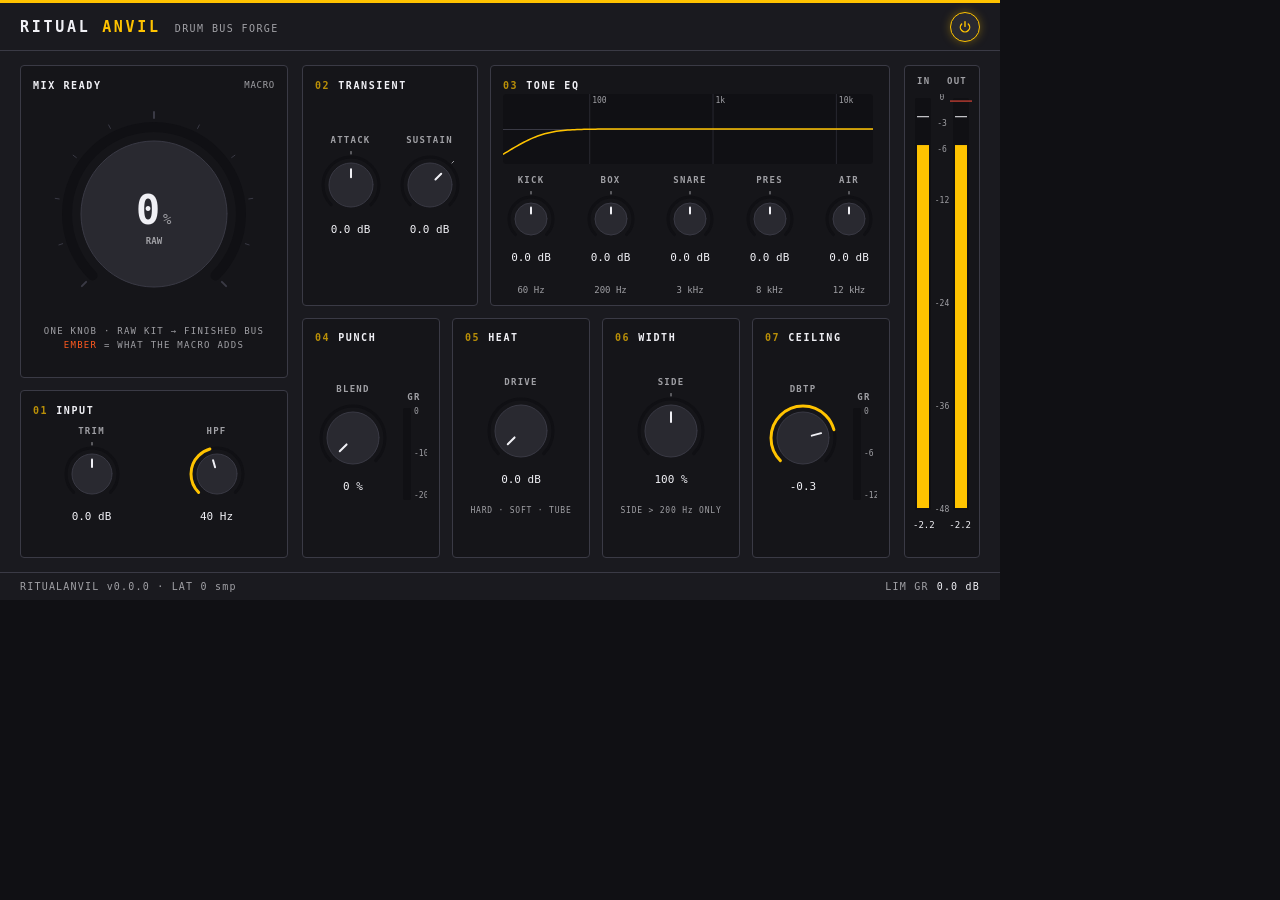
==== plugins/RitualAnvil/Source/ui/public/index.html @ 7a4bcf6d "feat(RitualAnvil): Phase 4.1.1 DSP core + WebView UI Implemented: 15-param APVTS, MacroMapper (addit" ====
<!DOCTYPE html>
<html lang="en">
<head>
<meta charset="UTF-8">
<meta name="viewport" content="width=device-width, initial-scale=1.0">
<title>RitualAnvil Plugin</title>
<script type="module" src="js/index.js"></script>
<style>
  :root {
    --bg: #101014;
    --surface: #1A1A1F;
    --card: #151519;
    --surface-hl: #292930;
    --primary: #FFC300;
    --primary-dim: rgba(255, 195, 0, 0.16);
    --ember: #FF5A1F;
    --ember-dim: rgba(255, 90, 31, 0.18);
    --danger: #FF4D3D;
    --text: #F0F0F5;
    --text-dim: #A0A0A5;
    --border: #3A3A45;
    --font: "Roboto Mono", "SF Mono", Menlo, Consolas, monospace;
  }

  * { box-sizing: border-box; }

  html, body {
    margin: 0;
    padding: 0;
    background: var(--bg);
    color: var(--text);
    font-family: var(--font);
    -webkit-user-select: none;
    user-select: none;
  }

  body { width: 1000px; height: 600px; overflow: hidden; }

  #plugin-ui {
    width: 1000px;
    height: 600px;
    display: flex;
    flex-direction: column;
    background: var(--surface);
    border-top: 3px solid var(--primary);
  }

  /* ---------- Header ---------- */
  .header {
    height: 48px;
    flex: none;
    padding: 0 20px;
    display: flex;
    align-items: center;
    justify-content: space-between;
    border-bottom: 1px solid var(--border);
  }
  .brand { display: flex; align-items: baseline; gap: 14px; }
  .wordmark { font-size: 15px; font-weight: 700; letter-spacing: 0.18em; }
  .wordmark span { color: var(--primary); }
  .subtitle { font-size: 10px; letter-spacing: 0.14em; color: var(--text-dim); }

  .power {
    width: 30px; height: 30px;
    border-radius: 50%;
    border: 1px solid var(--border);
    background: var(--surface-hl);
    display: grid; place-items: center;
    cursor: pointer;
    transition: border-color .15s, box-shadow .15s;
  }
  .power svg { width: 14px; height: 14px; stroke: var(--text-dim); transition: stroke .15s; }
  .power.on { border-color: var(--primary); box-shadow: 0 0 10px rgba(255,195,0,0.35); }
  .power.on svg { stroke: var(--primary); }

  /* ---------- Body ---------- */
  .body {
    flex: 1;
    min-height: 0;
    display: grid;
    grid-template-columns: 268px 1fr 76px;
    column-gap: 14px;
    padding: 14px 20px;
    transition: opacity .2s;
  }
  #plugin-ui.bypassed .body { opacity: 0.55; }

  .col-left { display: flex; flex-direction: column; gap: 12px; min-height: 0; }
  .col-center {
    display: grid;
    grid-template-rows: 1fr 1fr;
    row-gap: 12px;
    min-height: 0;
  }
  .row1 { display: grid; grid-template-columns: 176px 1fr; column-gap: 12px; min-height: 0; }
  .row2 { display: grid; grid-template-columns: repeat(4, 1fr); column-gap: 12px; min-height: 0; }

  .card {
    background: var(--card);
    border: 1px solid var(--border);
    border-radius: 4px;
    padding: 10px 12px;
    display: flex;
    flex-direction: column;
    min-height: 0;
  }
  .card-title {
    height: 18px;
    flex: none;
    font-size: 10px; font-weight: 600; letter-spacing: 0.16em;
    color: var(--text);
    display: flex; align-items: center; gap: 8px;
  }
  .card-title .num { color: var(--primary); opacity: 0.7; }
  .card-title .note { margin-left: auto; font-size: 9px; font-weight: 400; color: var(--text-dim); letter-spacing: 0.08em; }
  .card-body {
    flex: 1;
    display: flex;
    align-items: center;
    justify-content: space-around;
    gap: 8px;
    min-height: 0;
  }

  .control { display: flex; flex-direction: column; align-items: center; gap: 4px; }
  .label {
    font-size: 9px; font-weight: 600; letter-spacing: 0.14em;
    text-transform: uppercase; color: var(--text-dim);
    margin-bottom: 2px;
  }
  .value {
    font-size: 11px; font-weight: 500;
    font-variant-numeric: tabular-nums;
    color: var(--text);
    white-space: nowrap;
    min-height: 14px;
  }
  .eff {
    font-size: 10px; font-weight: 500;
    font-variant-numeric: tabular-nums;
    color: var(--ember);
    white-space: nowrap;
    min-height: 12px;
    visibility: hidden;
  }
  .eff.on { visibility: visible; }
  .knob { cursor: ns-resize; touch-action: none; display: block; }

  /* ---------- Hero ---------- */
  .hero { flex: 1; align-items: center; }
  .hero .card-body { flex-direction: column; justify-content: center; gap: 6px; }
  #mix_ready-knob { cursor: ns-resize; touch-action: none; }
  .hero-caption { font-size: 9px; letter-spacing: 0.14em; color: var(--text-dim); text-align: center; line-height: 1.5; }

  .input-card { height: 168px; flex: none; }

  /* ---------- EQ ---------- */
  .eq-card .card-body { flex-direction: column; justify-content: space-between; align-items: stretch; gap: 6px; }
  #eq-curve { display: block; border-radius: 3px; }
  .eq-knobs { display: flex; justify-content: space-between; }
  .freq { font-size: 9px; color: var(--text-dim); font-variant-numeric: tabular-nums; }

  /* ---------- GR bars ---------- */
  .with-bar { display: flex; align-items: center; gap: 10px; }
  .grbar { display: flex; flex-direction: column; align-items: center; gap: 4px; }
  .grbar .label { margin: 0; }

  .heat-caption { font-size: 8px; letter-spacing: 0.1em; color: var(--text-dim); text-align: center; line-height: 1.5; }

  /* ---------- Meters ---------- */
  .meters { padding: 10px 6px; }
  .meters .card-body { flex-direction: column; justify-content: flex-start; gap: 6px; }
  .meter-labels { display: flex; justify-content: space-between; width: 100%; padding: 0 6px; }
  .meter-readouts { display: flex; justify-content: space-between; width: 100%; padding: 0 2px; font-size: 9px; font-variant-numeric: tabular-nums; color: var(--text); }

  /* ---------- Footer ---------- */
  .footer {
    height: 28px;
    flex: none;
    padding: 0 20px;
    display: flex;
    align-items: center;
    justify-content: space-between;
    border-top: 1px solid var(--border);
    font-size: 10px;
    letter-spacing: 0.12em;
    color: var(--text-dim);
  }
  #lim-readout { font-variant-numeric: tabular-nums; color: var(--text); }
  #lim-readout b { color: var(--text-dim); font-weight: 400; margin-right: 8px; }
</style>
</head>
<body>
<div id="plugin-ui">

  <!-- Header -->
  <div class="header">
    <div class="brand">
      <div class="wordmark">RITUAL <span>ANVIL</span></div>
      <div class="subtitle">DRUM BUS FORGE</div>
    </div>
    <div class="power on" id="bypass-control" title="Power (bypass)">
      <svg viewBox="0 0 24 24" fill="none" stroke-width="2.4" stroke-linecap="round">
        <path d="M12 3v8"/><path d="M6.3 6.8a8 8 0 1 0 11.4 0"/>
      </svg>
    </div>
  </div>

  <!-- Body -->
  <div class="body">

    <!-- Left: hero + input -->
    <div class="col-left">
      <div class="card hero" id="mix_ready-control">
        <div class="card-title" style="align-self: stretch">MIX READY <span class="note">MACRO</span></div>
        <div class="card-body">
          <canvas id="mix_ready-knob" width="210" height="210"></canvas>
          <div class="hero-caption">ONE KNOB · RAW KIT → FINISHED BUS<br><span style="color:var(--ember)">EMBER</span> = WHAT THE MACRO ADDS</div>
        </div>
      </div>

      <div class="card input-card">
        <div class="card-title"><span class="num">01</span>INPUT</div>
        <div class="card-body">
          <div class="control" id="input_gain-control">
            <div class="label">Trim</div>
            <canvas class="knob" id="input_gain-knob" width="64" height="64"></canvas>
            <div class="value" id="input_gain-value"></div>
            <div class="eff" id="input_gain-eff"></div>
          </div>
          <div class="control" id="hpf-control">
            <div class="label">HPF</div>
            <canvas class="knob" id="hpf-knob" width="64" height="64"></canvas>
            <div class="value" id="hpf-value"></div>
            <div class="eff" id="hpf-eff"></div>
          </div>
        </div>
      </div>
    </div>

    <!-- Center: stages -->
    <div class="col-center">
      <div class="row1">
        <div class="card">
          <div class="card-title"><span class="num">02</span>TRANSIENT</div>
          <div class="card-body">
            <div class="control" id="transient_attack-control">
              <div class="label">Attack</div>
              <canvas class="knob" id="transient_attack-knob" width="68" height="68"></canvas>
              <div class="value" id="transient_attack-value"></div>
              <div class="eff" id="transient_attack-eff"></div>
            </div>
            <div class="control" id="transient_sustain-control">
              <div class="label">Sustain</div>
              <canvas class="knob" id="transient_sustain-knob" width="68" height="68"></canvas>
              <div class="value" id="transient_sustain-value"></div>
              <div class="eff" id="transient_sustain-eff"></div>
            </div>
          </div>
        </div>

        <div class="card eq-card">
          <div class="card-title"><span class="num">03</span>TONE EQ</div>
          <div class="card-body">
            <canvas id="eq-curve" width="370" height="70"></canvas>
            <div class="eq-knobs">
              <div class="control" id="eq_kick-control">
                <div class="label">Kick</div>
                <canvas class="knob" id="eq_kick-knob" width="56" height="56"></canvas>
                <div class="value" id="eq_kick-value"></div>
                <div class="eff" id="eq_kick-eff"></div>
                <div class="freq">60 Hz</div>
              </div>
              <div class="control" id="eq_box-control">
                <div class="label">Box</div>
                <canvas class="knob" id="eq_box-knob" width="56" height="56"></canvas>
                <div class="value" id="eq_box-value"></div>
                <div class="eff" id="eq_box-eff"></div>
                <div class="freq">200 Hz</div>
              </div>
              <div class="control" id="eq_snare-control">
                <div class="label">Snare</div>
                <canvas class="knob" id="eq_snare-knob" width="56" height="56"></canvas>
                <div class="value" id="eq_snare-value"></div>
                <div class="eff" id="eq_snare-eff"></div>
                <div class="freq">3 kHz</div>
              </div>
              <div class="control" id="eq_presence-control">
                <div class="label">Pres</div>
                <canvas class="knob" id="eq_presence-knob" width="56" height="56"></canvas>
                <div class="value" id="eq_presence-value"></div>
                <div class="eff" id="eq_presence-eff"></div>
                <div class="freq">8 kHz</div>
              </div>
              <div class="control" id="eq_air-control">
                <div class="label">Air</div>
                <canvas class="knob" id="eq_air-knob" width="56" height="56"></canvas>
                <div class="value" id="eq_air-value"></div>
                <div class="eff" id="eq_air-eff"></div>
                <div class="freq">12 kHz</div>
              </div>
            </div>
          </div>
        </div>
      </div>

      <div class="row2">
        <div class="card">
          <div class="card-title"><span class="num">04</span>PUNCH</div>
          <div class="card-body with-bar">
            <div class="control" id="punch-control">
              <div class="label">Blend</div>
              <canvas class="knob" id="punch-knob" width="76" height="76"></canvas>
              <div class="value" id="punch-value"></div>
              <div class="eff" id="punch-eff"></div>
            </div>
            <div class="grbar">
              <div class="label">GR</div>
              <canvas id="punch-gr" width="26" height="96"></canvas>
            </div>
          </div>
        </div>

        <div class="card">
          <div class="card-title"><span class="num">05</span>HEAT</div>
          <div class="card-body" style="flex-direction: column; justify-content: center; gap: 2px">
            <div class="control" id="heat-control">
              <div class="label">Drive</div>
              <canvas class="knob" id="heat-knob" width="76" height="76"></canvas>
              <div class="value" id="heat-value"></div>
              <div class="eff" id="heat-eff"></div>
            </div>
            <div class="heat-caption">HARD · SOFT · TUBE</div>
          </div>
        </div>

        <div class="card">
          <div class="card-title"><span class="num">06</span>WIDTH</div>
          <div class="card-body" style="flex-direction: column; justify-content: center; gap: 2px">
            <div class="control" id="width-control">
              <div class="label">Side</div>
              <canvas class="knob" id="width-knob" width="76" height="76"></canvas>
              <div class="value" id="width-value"></div>
              <div class="eff" id="width-eff"></div>
            </div>
            <div class="heat-caption">SIDE &gt; 200 Hz ONLY</div>
          </div>
        </div>

        <div class="card">
          <div class="card-title"><span class="num">07</span>CEILING</div>
          <div class="card-body with-bar">
            <div class="control" id="ceiling-control">
              <div class="label">dBTP</div>
              <canvas class="knob" id="ceiling-knob" width="76" height="76"></canvas>
              <div class="value" id="ceiling-value"></div>
              <div class="eff" id="ceiling-eff"></div>
            </div>
            <div class="grbar">
              <div class="label">GR</div>
              <canvas id="limiter-gr" width="26" height="96"></canvas>
            </div>
          </div>
        </div>
      </div>
    </div>

    <!-- Right: meters -->
    <div class="card meters">
      <div class="card-body">
        <div class="meter-labels"><span class="label">IN</span><span class="label">OUT</span></div>
        <canvas id="io-meters" width="62" height="420"></canvas>
        <div class="meter-readouts"><span id="in-readout">-inf</span><span id="out-readout">-inf</span></div>
      </div>
    </div>
  </div>

  <!-- Footer -->
  <div class="footer">
    <span>RITUALANVIL v0.0.0 · LAT 0 smp</span>
    <span id="lim-readout"><b>LIM GR</b>0.0 dB</span>
  </div>
</div>

</body>
</html>
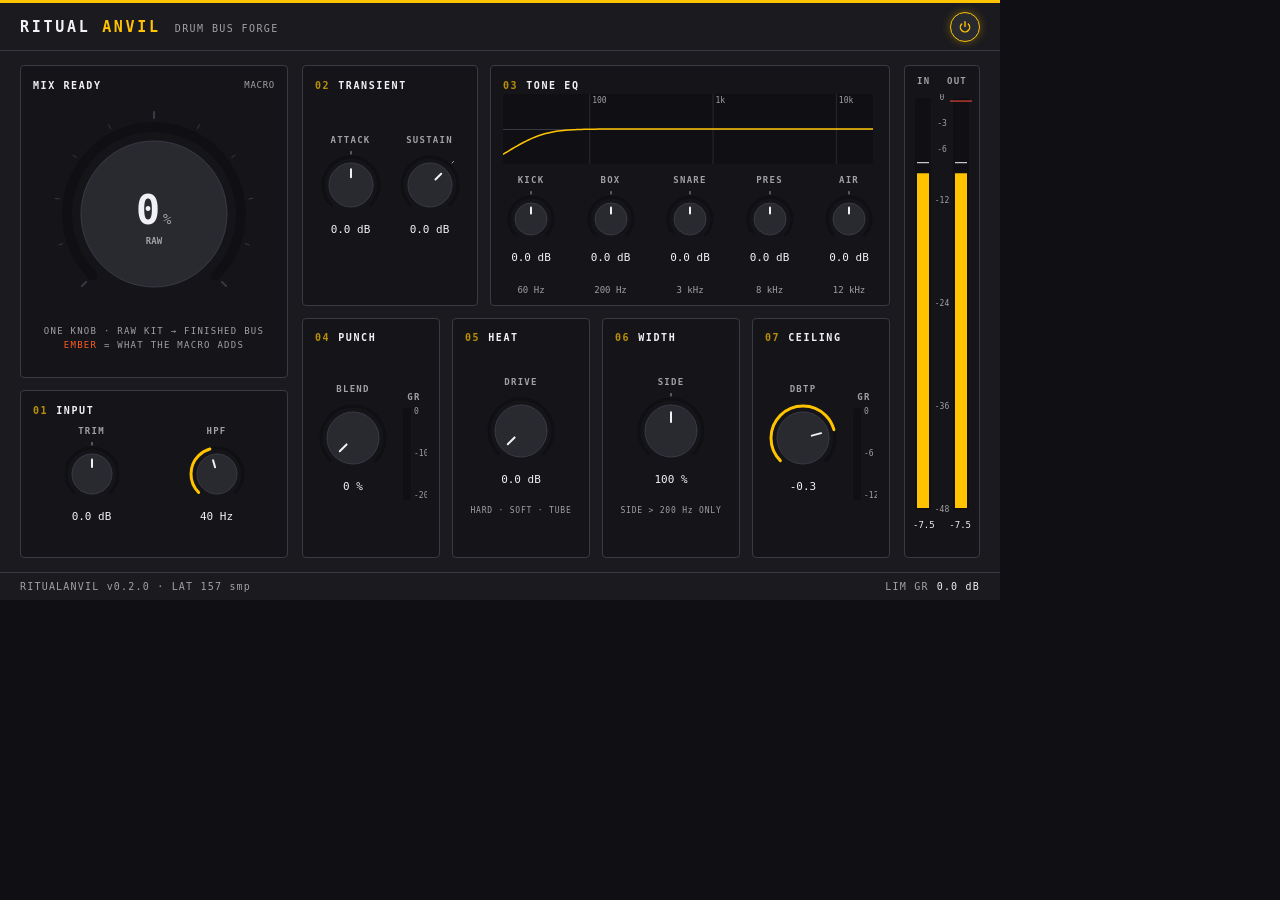
==== commit 251edebd: "feat(RitualAnvil): Phase 4.1.2 oversampled heat + true-peak limiter Implemented: 4x FIR half-band ov" ====
--- a/plugins/RitualAnvil/Source/ui/public/index.html
+++ b/plugins/RitualAnvil/Source/ui/public/index.html
@@ -377,7 +377,7 @@
 
   <!-- Footer -->
   <div class="footer">
-    <span>RITUALANVIL v0.0.0 · LAT 0 smp</span>
+    <span id="footer-info">RITUALANVIL v0.2.0 · LAT — smp</span>
     <span id="lim-readout"><b>LIM GR</b>0.0 dB</span>
   </div>
 </div>
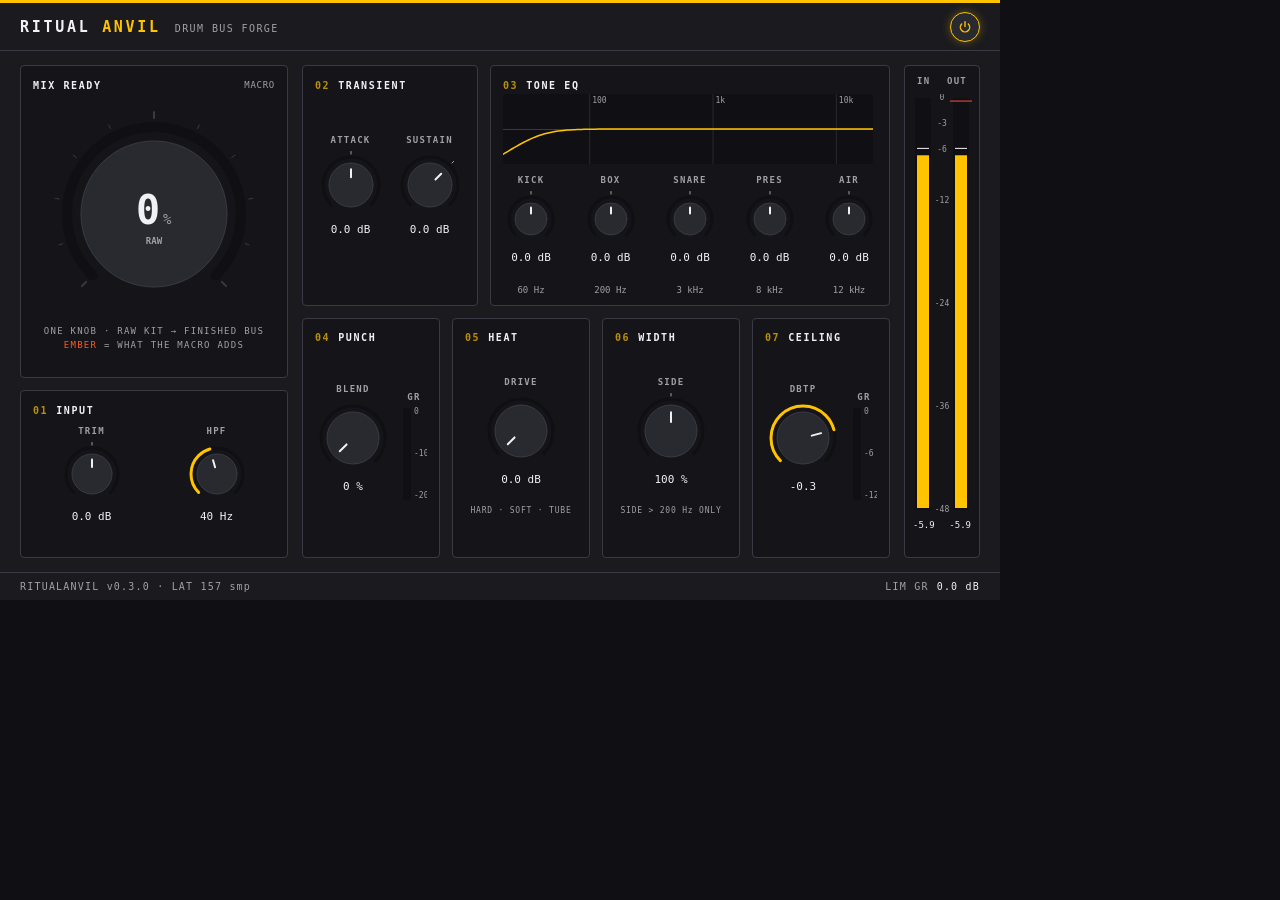
==== commit 98c678fe: "feat(RitualAnvil): Phase 4.1.3 polish, code complete - Heat output compensation calibrated on three " ====
--- a/plugins/RitualAnvil/Source/ui/public/index.html
+++ b/plugins/RitualAnvil/Source/ui/public/index.html
@@ -377,7 +377,7 @@
 
   <!-- Footer -->
   <div class="footer">
-    <span id="footer-info">RITUALANVIL v0.2.0 · LAT — smp</span>
+    <span id="footer-info">RITUALANVIL v0.3.0 · LAT — smp</span>
     <span id="lim-readout"><b>LIM GR</b>0.0 dB</span>
   </div>
 </div>
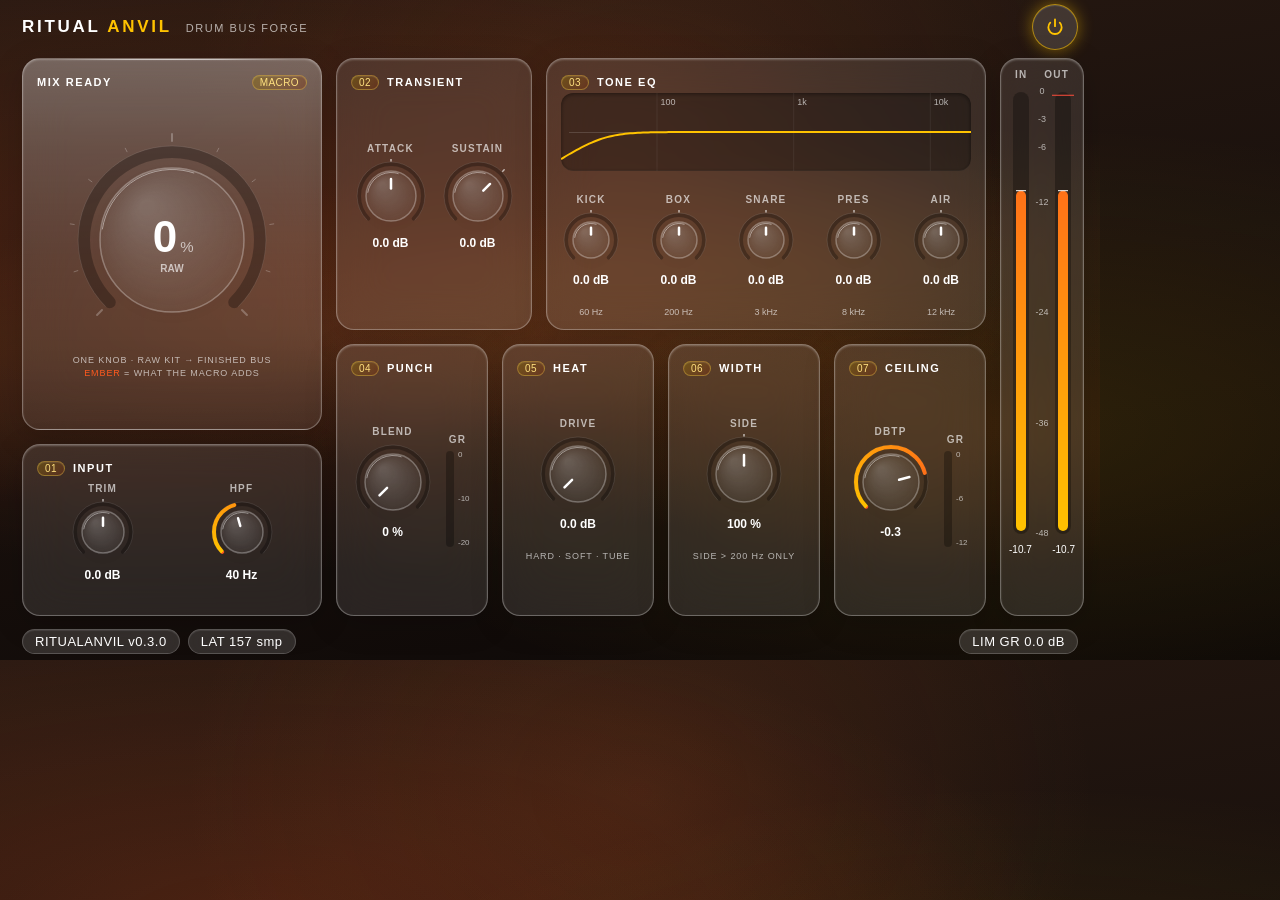
==== commit f23869d2: "feat(RitualAnvil): v2 GlassKit UI redesign Design v2 (approved): GlassKit 1.40.0 glassmorphism with " ====
--- a/plugins/RitualAnvil/Source/ui/public/index.html
+++ b/plugins/RitualAnvil/Source/ui/public/index.html
@@ -1,236 +1,167 @@
 <!DOCTYPE html>
-<html lang="en">
+<html lang="en" data-theme="dark">
 <head>
 <meta charset="UTF-8">
 <meta name="viewport" content="width=device-width, initial-scale=1.0">
 <title>RitualAnvil Plugin</title>
+<!-- GlassKit 1.40.0 (MIT, css/GLASSKIT-LICENSE.txt), vendored from _tools/GlassKit -->
+<link rel="stylesheet" href="css/glasskit.css">
 <script type="module" src="js/index.js"></script>
 <style>
-  :root {
-    --bg: #101014;
-    --surface: #1A1A1F;
-    --card: #151519;
-    --surface-hl: #292930;
-    --primary: #FFC300;
-    --primary-dim: rgba(255, 195, 0, 0.16);
-    --ember: #FF5A1F;
-    --ember-dim: rgba(255, 90, 31, 0.18);
-    --danger: #FF4D3D;
-    --text: #F0F0F5;
-    --text-dim: #A0A0A5;
-    --border: #3A3A45;
-    --font: "Roboto Mono", "SF Mono", Menlo, Consolas, monospace;
+  /* ================= Anvil theme override (GlassKit tokens) ================= */
+  :root, [data-theme="dark"] {
+    --gl-color-primary:       #FFC300;
+    --gl-color-primary-dark:  #FF5A1F;
+    --gl-color-bg-light:      #2a1a12;
+    --gl-color-bg-mid:        #1a110d;
+    --gl-color-bg-dark:       #0c0807;
+    --gl-bg-aurora-1:         rgba(255, 90, 31, 0.20);
+    --gl-bg-aurora-2:         rgba(255, 195, 0, 0.10);
+    --gl-bg-aurora-3:         rgba(150, 70, 30, 0.22);
+    --gl-bg-light-streak-1:   rgba(255, 150, 70, 0.10);
+    --gl-bg-light-streak-2:   rgba(255, 150, 70, 0.07);
+    --gl-bg-warm-glow:        rgba(255, 90, 31, 0.10);
+
+    --anvil-ember:   #FF5A1F;
+    --anvil-well:    rgba(0, 0, 0, 0.28);
+    --anvil-danger:  #FF4D3D;
+    --anvil-card-pad: 12px 14px;
+    --anvil-card-radius: 18px;
   }
 
   * { box-sizing: border-box; }
-
-  html, body {
-    margin: 0;
-    padding: 0;
-    background: var(--bg);
-    color: var(--text);
-    font-family: var(--font);
-    -webkit-user-select: none;
-    user-select: none;
-  }
-
-  body { width: 1000px; height: 600px; overflow: hidden; }
-
-  #plugin-ui {
-    width: 1000px;
-    height: 600px;
-    display: flex;
-    flex-direction: column;
-    background: var(--surface);
-    border-top: 3px solid var(--primary);
-  }
+  html, body { margin: 0; padding: 0; -webkit-user-select: none; user-select: none; }
+  html { overflow: hidden; }   /* GlassKit's aurora streak is 160 % wide: never let the plugin window scroll */
+
+  body.glass-bg {
+    width: 1100px; height: 660px; min-height: 0;
+    overflow: hidden;
+  }
+
+  #plugin-ui { width: 1100px; height: 660px; display: flex; flex-direction: column; }
 
   /* ---------- Header ---------- */
   .header {
-    height: 48px;
-    flex: none;
-    padding: 0 20px;
-    display: flex;
-    align-items: center;
-    justify-content: space-between;
-    border-bottom: 1px solid var(--border);
+    height: 54px; flex: none;
+    padding: 0 22px;
+    display: flex; align-items: center; justify-content: space-between;
   }
   .brand { display: flex; align-items: baseline; gap: 14px; }
-  .wordmark { font-size: 15px; font-weight: 700; letter-spacing: 0.18em; }
-  .wordmark span { color: var(--primary); }
-  .subtitle { font-size: 10px; letter-spacing: 0.14em; color: var(--text-dim); }
-
-  .power {
-    width: 30px; height: 30px;
-    border-radius: 50%;
-    border: 1px solid var(--border);
-    background: var(--surface-hl);
-    display: grid; place-items: center;
-    cursor: pointer;
-    transition: border-color .15s, box-shadow .15s;
-  }
-  .power svg { width: 14px; height: 14px; stroke: var(--text-dim); transition: stroke .15s; }
-  .power.on { border-color: var(--primary); box-shadow: 0 0 10px rgba(255,195,0,0.35); }
-  .power.on svg { stroke: var(--primary); }
+  .wordmark { font-size: 17px; font-weight: 700; letter-spacing: 0.16em; }
+  .wordmark span { color: var(--gl-color-primary); }
+  .subtitle { font-size: 11px; font-weight: 500; letter-spacing: 0.14em; color: var(--gl-color-text-muted); }
+
+  .power.glass-pill svg { stroke: var(--gl-color-text-muted); transition: stroke .15s; }
+  .power.glass-pill.on { border-color: color-mix(in srgb, var(--gl-color-primary) 60%, transparent);
+                         box-shadow: 0 0 16px color-mix(in srgb, var(--gl-color-primary) 45%, transparent), var(--gl-inset-medium); }
+  .power.glass-pill.on svg { stroke: var(--gl-color-primary); }
 
   /* ---------- Body ---------- */
   .body {
-    flex: 1;
-    min-height: 0;
+    flex: 1; min-height: 0;
     display: grid;
-    grid-template-columns: 268px 1fr 76px;
+    grid-template-columns: 300px 1fr 84px;
     column-gap: 14px;
-    padding: 14px 20px;
+    padding: 4px 22px 12px;
     transition: opacity .2s;
   }
   #plugin-ui.bypassed .body { opacity: 0.55; }
 
-  .col-left { display: flex; flex-direction: column; gap: 12px; min-height: 0; }
-  .col-center {
-    display: grid;
-    grid-template-rows: 1fr 1fr;
-    row-gap: 12px;
-    min-height: 0;
-  }
-  .row1 { display: grid; grid-template-columns: 176px 1fr; column-gap: 12px; min-height: 0; }
-  .row2 { display: grid; grid-template-columns: repeat(4, 1fr); column-gap: 12px; min-height: 0; }
-
-  .card {
-    background: var(--card);
-    border: 1px solid var(--border);
-    border-radius: 4px;
-    padding: 10px 12px;
-    display: flex;
-    flex-direction: column;
-    min-height: 0;
+  .col-left { display: flex; flex-direction: column; gap: 14px; min-height: 0; }
+  .col-center { display: grid; grid-template-rows: 1fr 1fr; row-gap: 14px; min-height: 0; }
+  .row1 { display: grid; grid-template-columns: 196px 1fr; column-gap: 14px; min-height: 0; }
+  .row2 { display: grid; grid-template-columns: repeat(4, 1fr); column-gap: 14px; min-height: 0; }
+
+  /* GlassKit card, tightened for plugin density */
+  .card.glass-card {
+    padding: var(--anvil-card-pad);
+    border-radius: var(--anvil-card-radius);
+    display: flex; flex-direction: column; min-height: 0;
   }
   .card-title {
-    height: 18px;
-    flex: none;
-    font-size: 10px; font-weight: 600; letter-spacing: 0.16em;
-    color: var(--text);
+    height: 22px; flex: none;
     display: flex; align-items: center; gap: 8px;
-  }
-  .card-title .num { color: var(--primary); opacity: 0.7; }
-  .card-title .note { margin-left: auto; font-size: 9px; font-weight: 400; color: var(--text-dim); letter-spacing: 0.08em; }
-  .card-body {
-    flex: 1;
-    display: flex;
-    align-items: center;
-    justify-content: space-around;
-    gap: 8px;
-    min-height: 0;
-  }
-
-  .control { display: flex; flex-direction: column; align-items: center; gap: 4px; }
-  .label {
-    font-size: 9px; font-weight: 600; letter-spacing: 0.14em;
-    text-transform: uppercase; color: var(--text-dim);
-    margin-bottom: 2px;
-  }
-  .value {
-    font-size: 11px; font-weight: 500;
-    font-variant-numeric: tabular-nums;
-    color: var(--text);
-    white-space: nowrap;
-    min-height: 14px;
-  }
-  .eff {
-    font-size: 10px; font-weight: 500;
-    font-variant-numeric: tabular-nums;
-    color: var(--ember);
-    white-space: nowrap;
-    min-height: 12px;
-    visibility: hidden;
-  }
+    font-size: 11px; font-weight: 650; letter-spacing: 0.14em; text-transform: uppercase;
+  }
+  .card-title .glass-badge { padding: 1px 7px; font-size: 10px; font-variant-numeric: tabular-nums; letter-spacing: 0.04em; }
+  .card-title .note { margin-left: auto; }
+  .card-body { flex: 1; display: flex; align-items: center; justify-content: space-around; gap: 8px; min-height: 0; }
+
+  .control { display: flex; flex-direction: column; align-items: center; gap: 3px; }
+  .label { font-size: 10px; font-weight: 600; letter-spacing: 0.12em; text-transform: uppercase; color: var(--gl-color-text-muted); margin-bottom: 2px; }
+  .value { font-size: 12px; font-weight: 600; font-variant-numeric: tabular-nums; white-space: nowrap; min-height: 15px; }
+  .eff { font-size: 11px; font-weight: 600; font-variant-numeric: tabular-nums; color: var(--anvil-ember); white-space: nowrap; min-height: 13px; visibility: hidden; }
   .eff.on { visibility: visible; }
   .knob { cursor: ns-resize; touch-action: none; display: block; }
+  .caption { font-size: 9px; letter-spacing: 0.1em; color: var(--gl-color-text-muted); text-align: center; line-height: 1.5; }
 
   /* ---------- Hero ---------- */
-  .hero { flex: 1; align-items: center; }
-  .hero .card-body { flex-direction: column; justify-content: center; gap: 6px; }
-  #mix_ready-knob { cursor: ns-resize; touch-action: none; }
-  .hero-caption { font-size: 9px; letter-spacing: 0.14em; color: var(--text-dim); text-align: center; line-height: 1.5; }
-
-  .input-card { height: 168px; flex: none; }
+  .hero { flex: 1; }
+  .hero .card-body { flex-direction: column; justify-content: center; gap: 4px; }
+
+  .input-card { height: 172px; flex: none; }
 
   /* ---------- EQ ---------- */
-  .eq-card .card-body { flex-direction: column; justify-content: space-between; align-items: stretch; gap: 6px; }
-  #eq-curve { display: block; border-radius: 3px; }
+  .eq-card .card-body { flex-direction: column; justify-content: space-between; align-items: stretch; gap: 4px; }
+  #eq-curve { display: block; border-radius: 12px; box-shadow: inset 0 1px 4px rgba(0,0,0,0.45), inset 0 -1px 0 rgba(255,255,255,0.06); }
   .eq-knobs { display: flex; justify-content: space-between; }
-  .freq { font-size: 9px; color: var(--text-dim); font-variant-numeric: tabular-nums; }
-
-  /* ---------- GR bars ---------- */
-  .with-bar { display: flex; align-items: center; gap: 10px; }
+  .freq { font-size: 9px; color: var(--gl-color-text-muted); font-variant-numeric: tabular-nums; }
+
+  .with-bar { display: flex; align-items: center; gap: 8px; }
   .grbar { display: flex; flex-direction: column; align-items: center; gap: 4px; }
   .grbar .label { margin: 0; }
 
-  .heat-caption { font-size: 8px; letter-spacing: 0.1em; color: var(--text-dim); text-align: center; line-height: 1.5; }
-
   /* ---------- Meters ---------- */
-  .meters { padding: 10px 6px; }
+  .meters.card.glass-card { padding: 10px 8px; }
   .meters .card-body { flex-direction: column; justify-content: flex-start; gap: 6px; }
   .meter-labels { display: flex; justify-content: space-between; width: 100%; padding: 0 6px; }
-  .meter-readouts { display: flex; justify-content: space-between; width: 100%; padding: 0 2px; font-size: 9px; font-variant-numeric: tabular-nums; color: var(--text); }
+  .meter-readouts { display: flex; justify-content: space-between; width: 100%; font-size: 10px; font-variant-numeric: tabular-nums; }
 
   /* ---------- Footer ---------- */
   .footer {
-    height: 28px;
-    flex: none;
-    padding: 0 20px;
-    display: flex;
-    align-items: center;
-    justify-content: space-between;
-    border-top: 1px solid var(--border);
-    font-size: 10px;
-    letter-spacing: 0.12em;
-    color: var(--text-dim);
-  }
-  #lim-readout { font-variant-numeric: tabular-nums; color: var(--text); }
-  #lim-readout b { color: var(--text-dim); font-weight: 400; margin-right: 8px; }
+    height: 32px; flex: none;
+    padding: 0 22px 6px;
+    display: flex; align-items: center; justify-content: space-between;
+  }
+  .footer .left { display: flex; gap: 8px; }
+  .footer .glass-badge { font-variant-numeric: tabular-nums; letter-spacing: 0.04em; }
 </style>
 </head>
-<body>
+<body class="glass-bg">
 <div id="plugin-ui">
 
-  <!-- Header -->
   <div class="header">
     <div class="brand">
       <div class="wordmark">RITUAL <span>ANVIL</span></div>
       <div class="subtitle">DRUM BUS FORGE</div>
     </div>
-    <div class="power on" id="bypass-control" title="Power (bypass)">
-      <svg viewBox="0 0 24 24" fill="none" stroke-width="2.4" stroke-linecap="round">
-        <path d="M12 3v8"/><path d="M6.3 6.8a8 8 0 1 0 11.4 0"/>
-      </svg>
-    </div>
+    <button class="glass-pill power on" id="bypass-control" title="Power (bypass)" aria-label="Power">
+      <svg viewBox="0 0 24 24"><path d="M12 3v8"/><path d="M6.3 6.8a8 8 0 1 0 11.4 0"/></svg>
+    </button>
   </div>
 
-  <!-- Body -->
   <div class="body">
-
-    <!-- Left: hero + input -->
     <div class="col-left">
-      <div class="card hero" id="mix_ready-control">
-        <div class="card-title" style="align-self: stretch">MIX READY <span class="note">MACRO</span></div>
+      <div class="card glass-card glass-card--glow hero" id="mix_ready-control">
+        <div class="card-title">Mix Ready <span class="glass-badge glass-badge--primary note">MACRO</span></div>
         <div class="card-body">
-          <canvas id="mix_ready-knob" width="210" height="210"></canvas>
-          <div class="hero-caption">ONE KNOB · RAW KIT → FINISHED BUS<br><span style="color:var(--ember)">EMBER</span> = WHAT THE MACRO ADDS</div>
-        </div>
-      </div>
-
-      <div class="card input-card">
-        <div class="card-title"><span class="num">01</span>INPUT</div>
+          <canvas id="mix_ready-knob" width="220" height="220"></canvas>
+          <div class="caption">ONE KNOB · RAW KIT → FINISHED BUS<br><span style="color:var(--anvil-ember)">EMBER</span> = WHAT THE MACRO ADDS</div>
+        </div>
+      </div>
+
+      <div class="card glass-card input-card">
+        <div class="card-title"><span class="glass-badge glass-badge--primary">01</span>Input</div>
         <div class="card-body">
           <div class="control" id="input_gain-control">
             <div class="label">Trim</div>
-            <canvas class="knob" id="input_gain-knob" width="64" height="64"></canvas>
+            <canvas class="knob" id="input_gain-knob" width="66" height="66"></canvas>
             <div class="value" id="input_gain-value"></div>
             <div class="eff" id="input_gain-eff"></div>
           </div>
           <div class="control" id="hpf-control">
             <div class="label">HPF</div>
-            <canvas class="knob" id="hpf-knob" width="64" height="64"></canvas>
+            <canvas class="knob" id="hpf-knob" width="66" height="66"></canvas>
             <div class="value" id="hpf-value"></div>
             <div class="eff" id="hpf-eff"></div>
           </div>
@@ -238,147 +169,108 @@
       </div>
     </div>
 
-    <!-- Center: stages -->
     <div class="col-center">
       <div class="row1">
-        <div class="card">
-          <div class="card-title"><span class="num">02</span>TRANSIENT</div>
+        <div class="card glass-card">
+          <div class="card-title"><span class="glass-badge glass-badge--primary">02</span>Transient</div>
           <div class="card-body">
             <div class="control" id="transient_attack-control">
               <div class="label">Attack</div>
-              <canvas class="knob" id="transient_attack-knob" width="68" height="68"></canvas>
+              <canvas class="knob" id="transient_attack-knob" width="74" height="74"></canvas>
               <div class="value" id="transient_attack-value"></div>
               <div class="eff" id="transient_attack-eff"></div>
             </div>
             <div class="control" id="transient_sustain-control">
               <div class="label">Sustain</div>
-              <canvas class="knob" id="transient_sustain-knob" width="68" height="68"></canvas>
+              <canvas class="knob" id="transient_sustain-knob" width="74" height="74"></canvas>
               <div class="value" id="transient_sustain-value"></div>
               <div class="eff" id="transient_sustain-eff"></div>
             </div>
           </div>
         </div>
 
-        <div class="card eq-card">
-          <div class="card-title"><span class="num">03</span>TONE EQ</div>
+        <div class="card glass-card eq-card">
+          <div class="card-title"><span class="glass-badge glass-badge--primary">03</span>Tone EQ</div>
           <div class="card-body">
-            <canvas id="eq-curve" width="370" height="70"></canvas>
+            <canvas id="eq-curve" width="410" height="78"></canvas>
             <div class="eq-knobs">
-              <div class="control" id="eq_kick-control">
-                <div class="label">Kick</div>
-                <canvas class="knob" id="eq_kick-knob" width="56" height="56"></canvas>
-                <div class="value" id="eq_kick-value"></div>
-                <div class="eff" id="eq_kick-eff"></div>
-                <div class="freq">60 Hz</div>
-              </div>
-              <div class="control" id="eq_box-control">
-                <div class="label">Box</div>
-                <canvas class="knob" id="eq_box-knob" width="56" height="56"></canvas>
-                <div class="value" id="eq_box-value"></div>
-                <div class="eff" id="eq_box-eff"></div>
-                <div class="freq">200 Hz</div>
-              </div>
-              <div class="control" id="eq_snare-control">
-                <div class="label">Snare</div>
-                <canvas class="knob" id="eq_snare-knob" width="56" height="56"></canvas>
-                <div class="value" id="eq_snare-value"></div>
-                <div class="eff" id="eq_snare-eff"></div>
-                <div class="freq">3 kHz</div>
-              </div>
-              <div class="control" id="eq_presence-control">
-                <div class="label">Pres</div>
-                <canvas class="knob" id="eq_presence-knob" width="56" height="56"></canvas>
-                <div class="value" id="eq_presence-value"></div>
-                <div class="eff" id="eq_presence-eff"></div>
-                <div class="freq">8 kHz</div>
-              </div>
-              <div class="control" id="eq_air-control">
-                <div class="label">Air</div>
-                <canvas class="knob" id="eq_air-knob" width="56" height="56"></canvas>
-                <div class="value" id="eq_air-value"></div>
-                <div class="eff" id="eq_air-eff"></div>
-                <div class="freq">12 kHz</div>
-              </div>
+              <div class="control" id="eq_kick-control"><div class="label">Kick</div><canvas class="knob" id="eq_kick-knob" width="60" height="60"></canvas><div class="value" id="eq_kick-value"></div><div class="eff" id="eq_kick-eff"></div><div class="freq">60 Hz</div></div>
+              <div class="control" id="eq_box-control"><div class="label">Box</div><canvas class="knob" id="eq_box-knob" width="60" height="60"></canvas><div class="value" id="eq_box-value"></div><div class="eff" id="eq_box-eff"></div><div class="freq">200 Hz</div></div>
+              <div class="control" id="eq_snare-control"><div class="label">Snare</div><canvas class="knob" id="eq_snare-knob" width="60" height="60"></canvas><div class="value" id="eq_snare-value"></div><div class="eff" id="eq_snare-eff"></div><div class="freq">3 kHz</div></div>
+              <div class="control" id="eq_presence-control"><div class="label">Pres</div><canvas class="knob" id="eq_presence-knob" width="60" height="60"></canvas><div class="value" id="eq_presence-value"></div><div class="eff" id="eq_presence-eff"></div><div class="freq">8 kHz</div></div>
+              <div class="control" id="eq_air-control"><div class="label">Air</div><canvas class="knob" id="eq_air-knob" width="60" height="60"></canvas><div class="value" id="eq_air-value"></div><div class="eff" id="eq_air-eff"></div><div class="freq">12 kHz</div></div>
             </div>
           </div>
         </div>
       </div>
 
       <div class="row2">
-        <div class="card">
-          <div class="card-title"><span class="num">04</span>PUNCH</div>
+        <div class="card glass-card">
+          <div class="card-title"><span class="glass-badge glass-badge--primary">04</span>Punch</div>
           <div class="card-body with-bar">
             <div class="control" id="punch-control">
               <div class="label">Blend</div>
-              <canvas class="knob" id="punch-knob" width="76" height="76"></canvas>
+              <canvas class="knob" id="punch-knob" width="80" height="80"></canvas>
               <div class="value" id="punch-value"></div>
               <div class="eff" id="punch-eff"></div>
             </div>
-            <div class="grbar">
-              <div class="label">GR</div>
-              <canvas id="punch-gr" width="26" height="96"></canvas>
-            </div>
-          </div>
-        </div>
-
-        <div class="card">
-          <div class="card-title"><span class="num">05</span>HEAT</div>
-          <div class="card-body" style="flex-direction: column; justify-content: center; gap: 2px">
+            <div class="grbar"><div class="label">GR</div><canvas id="punch-gr" width="28" height="100"></canvas></div>
+          </div>
+        </div>
+        <div class="card glass-card">
+          <div class="card-title"><span class="glass-badge glass-badge--primary">05</span>Heat</div>
+          <div class="card-body" style="flex-direction:column;justify-content:center;gap:2px">
             <div class="control" id="heat-control">
               <div class="label">Drive</div>
-              <canvas class="knob" id="heat-knob" width="76" height="76"></canvas>
+              <canvas class="knob" id="heat-knob" width="80" height="80"></canvas>
               <div class="value" id="heat-value"></div>
               <div class="eff" id="heat-eff"></div>
             </div>
-            <div class="heat-caption">HARD · SOFT · TUBE</div>
-          </div>
-        </div>
-
-        <div class="card">
-          <div class="card-title"><span class="num">06</span>WIDTH</div>
-          <div class="card-body" style="flex-direction: column; justify-content: center; gap: 2px">
+            <div class="caption">HARD · SOFT · TUBE</div>
+          </div>
+        </div>
+        <div class="card glass-card">
+          <div class="card-title"><span class="glass-badge glass-badge--primary">06</span>Width</div>
+          <div class="card-body" style="flex-direction:column;justify-content:center;gap:2px">
             <div class="control" id="width-control">
               <div class="label">Side</div>
-              <canvas class="knob" id="width-knob" width="76" height="76"></canvas>
+              <canvas class="knob" id="width-knob" width="80" height="80"></canvas>
               <div class="value" id="width-value"></div>
               <div class="eff" id="width-eff"></div>
             </div>
-            <div class="heat-caption">SIDE &gt; 200 Hz ONLY</div>
-          </div>
-        </div>
-
-        <div class="card">
-          <div class="card-title"><span class="num">07</span>CEILING</div>
+            <div class="caption">SIDE &gt; 200 Hz ONLY</div>
+          </div>
+        </div>
+        <div class="card glass-card">
+          <div class="card-title"><span class="glass-badge glass-badge--primary">07</span>Ceiling</div>
           <div class="card-body with-bar">
             <div class="control" id="ceiling-control">
               <div class="label">dBTP</div>
-              <canvas class="knob" id="ceiling-knob" width="76" height="76"></canvas>
+              <canvas class="knob" id="ceiling-knob" width="80" height="80"></canvas>
               <div class="value" id="ceiling-value"></div>
               <div class="eff" id="ceiling-eff"></div>
             </div>
-            <div class="grbar">
-              <div class="label">GR</div>
-              <canvas id="limiter-gr" width="26" height="96"></canvas>
-            </div>
-          </div>
-        </div>
-      </div>
-    </div>
-
-    <!-- Right: meters -->
-    <div class="card meters">
+            <div class="grbar"><div class="label">GR</div><canvas id="limiter-gr" width="28" height="100"></canvas></div>
+          </div>
+        </div>
+      </div>
+    </div>
+
+    <div class="card glass-card meters">
       <div class="card-body">
         <div class="meter-labels"><span class="label">IN</span><span class="label">OUT</span></div>
-        <canvas id="io-meters" width="62" height="420"></canvas>
+        <canvas id="io-meters" width="66" height="450"></canvas>
         <div class="meter-readouts"><span id="in-readout">-inf</span><span id="out-readout">-inf</span></div>
       </div>
     </div>
   </div>
 
-  <!-- Footer -->
   <div class="footer">
-    <span id="footer-info">RITUALANVIL v0.3.0 · LAT — smp</span>
-    <span id="lim-readout"><b>LIM GR</b>0.0 dB</span>
+    <div class="left">
+      <span class="glass-badge">RITUALANVIL v0.3.0</span>
+      <span class="glass-badge" id="footer-info">LAT — smp</span>
+    </div>
+    <span class="glass-badge" id="lim-readout">LIM GR 0.0 dB</span>
   </div>
 </div>
 
--- a/plugins/RitualAnvil/Source/ui/public/css/glasskit.css
+++ b/plugins/RitualAnvil/Source/ui/public/css/glasskit.css
@@ -0,0 +1,4795 @@
+/* ============================================================
+   GLASSKIT COMPONENT LIBRARY
+   Jungherz GmbH – v1.40.0
+
+   Features:
+   - Scoped Reset (box-sizing fix)
+   - Dark Mode (default)
+   - Light Mode via [data-theme="light"]
+   - Compact density via [data-density="compact"]
+   - 34 components (incl. floating Tab-Bar variant + Accessory)
+   ============================================================ */
+
+
+/* ============================================================
+   A NOTE ON THE ::slotted() PAIRS
+
+   Several icon rules are written twice, e.g.
+
+     .glass-btn svg,
+     .glass-btn ::slotted(svg) { … }
+
+   They are not redundant. When this sheet is adopted into a shadow root —
+   as GlassKit Elements does — an icon passed in from the outside stays in
+   the light DOM and is therefore no descendant of anything in the shadow
+   tree. `.glass-btn svg` cannot reach it; only `::slotted()` can.
+
+   Do not "simplify" these away. In the document they match nothing, so
+   they cost nothing there.
+
+   Note that ::slotted() only ever matches the assigned node itself. An icon
+   wrapped in a container — <span slot="leading"><svg …></span> — cannot be
+   styled from inside the shadow root at all. Pass icons directly.
+   ============================================================ */
+
+
+/* ============================================================
+   0. SCOPED RESET
+   ============================================================ */
+[class*="glass-"],
+[class*="glass-"]::before,
+[class*="glass-"]::after,
+[class*="gl-"] {
+  box-sizing: border-box;
+}
+
+
+/* ============================================================
+   1. DESIGN TOKENS – DARK MODE (Standard)
+   ============================================================ */
+:root,
+[data-theme="dark"] {
+  /* Tells the browser which scheme its own widgets should use: date and time
+     pickers, number spinners, select popups, scrollbars, autofill. Without it
+     they render light and the calendar glyph sits black on dark glass. */
+  color-scheme: dark;
+
+  /* ---- Colors ----
+     Re-branding needs exactly two declarations: --gl-color-primary and
+     --gl-color-primary-dark. Everything warm below is mixed from them, so a
+     teal primary gets a teal gradient, a teal glow and a teal focus ring.
+     Set --gl-color-primary-mid explicitly only to bend the gradient's middle. */
+  --gl-color-primary:        #f5a623;
+  --gl-color-primary-dark:   #d4692a;
+  --gl-color-primary-mid:    color-mix(in srgb, var(--gl-color-primary) 32%, var(--gl-color-primary-dark));
+  --gl-color-bg-dark:        #0e2530;
+  --gl-color-bg-mid:         #1a3d4e;
+  --gl-color-bg-light:       #1b3e50;
+  --gl-color-text:           #ffffff;
+  /* Muted text keeps 4.5:1 on the page and on glass: 65 % since 1.31.0,
+     before 60 % (4.45:1 on glass). The select's chevron below follows. */
+  --gl-color-text-muted:     rgba(255, 255, 255, 0.65);
+  --gl-color-text-on-light:  #1a3a4a;
+  --gl-color-text-heading:   #ffffff;
+  /* The select's chevron, drawn in the muted text colour of each theme. */
+  --gl-select-chevron:       url("data:image/svg+xml,%3Csvg xmlns='http://www.w3.org/2000/svg' width='16' height='16' viewBox='0 0 24 24' fill='none' stroke='rgba(255,255,255,0.65)' stroke-width='2' stroke-linecap='round' stroke-linejoin='round'%3E%3Cpolyline points='6 9 12 15 18 9'/%3E%3C/svg%3E");
+  --gl-color-success:        #34c759;
+  --gl-color-error:          #ff3b30;
+  --gl-color-warning:        #ffcc00;
+  --gl-color-success-dark:   #2da44e;
+  --gl-color-error-dark:     #d63027;
+
+  /* ---- Role Colors: ink on FILLED surfaces ----
+     White by design – the primary button, the checkbox tick and the filled
+     accessory capsules keep the look they have always had. On the light
+     orange fill that is below WCAG AA (2.03:1 on the lightest gradient stop);
+     the deliberate escape hatch is a dark ink, e.g.
+       :root { --gl-color-on-primary: color-mix(in srgb, var(--gl-color-primary) 17%, #000); }
+     which reaches 4.62:1. Set it to #ffffff if you re-brand to a dark primary. */
+  --gl-color-on-primary:            #ffffff;
+  --gl-color-on-success:            #ffffff;
+  --gl-color-on-error:              #ffffff;
+  --gl-color-primary-on-surface:    color-mix(in srgb, var(--gl-color-primary) 50%, #ffffff);
+  --gl-color-success-on-surface:    color-mix(in srgb, var(--gl-color-success) 62%, #ffffff);
+  --gl-color-error-on-surface:      color-mix(in srgb, var(--gl-color-error)   50%, #ffffff);
+  /* Yellow is light already: it takes less white here, and more black in the
+     light theme, to read like the others (measured, see CHANGELOG 1.18.0). */
+  --gl-color-warning-on-surface:    color-mix(in srgb, var(--gl-color-warning) 80%, #ffffff);
+
+  /* ---- Primary as text ----
+     Text and line icons in the primary colour, straight on the page or the
+     glass: links in .glass-prose, the active tab, the primary modal action,
+     accent list rows, the value of a range, the hovered and the open
+     accordion. It defaults to the primary. A brand that darkens its primary
+     for white button text sets a lighter tone here in its dark theme, and
+     the buttons keep theirs. */
+  --gl-color-primary-text:          var(--gl-color-primary);
+
+  /* ---- State Surfaces & Borders (badge, chip) ----
+     The scrim sits *behind* the colored tint and makes the chip
+     readable regardless of what shows through the glass. */
+  --gl-state-scrim:            rgba(0, 0, 0, 0.30);
+  --gl-color-primary-surface:  color-mix(in srgb, var(--gl-color-primary) 25%, transparent);
+  --gl-color-primary-border:   var(--gl-border-warm);
+  --gl-color-success-surface:  color-mix(in srgb, var(--gl-color-success) 15%, transparent);
+  --gl-color-success-border:   color-mix(in srgb, var(--gl-color-success) 30%, transparent);
+  --gl-color-error-surface:    color-mix(in srgb, var(--gl-color-error)   15%, transparent);
+  --gl-color-error-border:     color-mix(in srgb, var(--gl-color-error)   30%, transparent);
+  --gl-color-warning-surface:  color-mix(in srgb, var(--gl-color-warning) 15%, transparent);
+  --gl-color-warning-border:   color-mix(in srgb, var(--gl-color-warning) 30%, transparent);
+
+  /* ---- Glass Surfaces ---- */
+  --gl-surface-1:            rgba(255, 255, 255, 0.08);
+  --gl-surface-2:            rgba(255, 255, 255, 0.10);
+  --gl-surface-3:            rgba(255, 255, 255, 0.14);
+  --gl-surface-4:            rgba(255, 255, 255, 0.16);
+  --gl-surface-5:            rgba(255, 255, 255, 0.22);
+  --gl-surface-milk:         rgba(255, 255, 255, 0.55);
+  --gl-surface-milk-strong:  rgba(255, 255, 255, 0.75);
+  --gl-surface-overlay:      rgba(0, 0, 0, 0.50);
+
+  /* Card Glow Gradient */
+  --gl-card-glow-top:        rgba(255, 255, 255, 0.32);
+  --gl-card-glow-mid:        rgba(255, 255, 255, 0.22);
+  --gl-card-glow-low:        rgba(255, 255, 255, 0.14);
+  --gl-card-glow-bottom:     rgba(255, 255, 255, 0.08);
+  /* Dark glass of a modal or a sheet is brighter than the page (since
+     1.35.0): its glow starts at the middle one, a segmented control on it
+     lies in a well with its chosen option one step darker, a tertiary
+     button too is one step darker, and a chosen badge says its label in
+     the text colour. Unset in light mode. */
+  --gl-dialog-glow-top:      var(--gl-card-glow-mid);
+  --gl-dialog-well:          rgba(0, 0, 0, 0.10);
+  --gl-dialog-raised:        var(--gl-surface-3);
+  --gl-dialog-control:       var(--gl-surface-1);
+  --gl-badge-selected-color: var(--gl-color-text);
+  /* The accent as text on the glass of a card, a modal or a sheet (since
+     1.35.0): the primary text lightened by 40 % white. A card is brighter
+     than the page, and the primary as a link, a range value or an accent
+     row fell to 4.2:1 on it. Light mode keeps the primary text. */
+  --gl-color-primary-on-glass: color-mix(in srgb, var(--gl-color-primary-text) 60%, #ffffff);
+
+  /* Card Text & Icons */
+  --gl-card-icon-color:      rgba(255, 255, 255, 0.8);
+  --gl-card-text-color:      rgba(255, 255, 255, 0.7);
+
+  /* ---- Borders ---- */
+  --gl-border-subtle:        rgba(255, 255, 255, 0.18);
+  --gl-border-medium:        rgba(255, 255, 255, 0.30);
+  --gl-border-strong:        rgba(255, 255, 255, 0.40);
+  --gl-border-milk:          rgba(255, 255, 255, 0.60);
+  /* Warm = the rim of a primary-filled control; focus = the keyboard ring.
+     Both are roles, so both follow --gl-color-primary. Kept as-is by name for
+     compatibility; pre-1.11.0 they were rgba(255,200,100,.35) / rgba(245,166,35,.6). */
+  --gl-border-warm:          color-mix(in srgb, color-mix(in srgb, var(--gl-color-primary) 68%, #ffffff) 35%, transparent);
+  /* The keyboard's mark (since 1.40.0): one solid colour, which the two
+     tokens of the ring take. As tints of the primary they read 1.2 to
+     2.9:1, where a focus mark needs 3:1 (WCAG 1.4.11). A fixed share of
+     white, not --gl-color-primary-on-surface: that fell to 2.36:1 on a
+     card with a darker brand. 85 %: the brightest glass is a glow card in
+     the middle of the page, where the scene is lightest, and in Chromium
+     glass on glass comes out lighter still. GlassKit's orange keeps 3:1
+     there; a darker brand may not, and sets this token. */
+  --gl-focus-ring:           color-mix(in srgb, var(--gl-color-primary) 15%, #ffffff);
+  --gl-border-focus:         var(--gl-focus-ring);
+
+  /* ---- Icon Colors ---- */
+  --gl-icon-default:         rgba(255, 255, 255, 0.6);
+  --gl-icon-muted:           rgba(255, 255, 255, 0.45);
+  --gl-icon-strong:          rgba(255, 255, 255, 0.8);
+  --gl-icon-on-primary:      var(--gl-color-on-primary, #ffffff);
+  --gl-icon-on-secondary:    #1a3a4a;
+  --gl-icon-on-tertiary:     rgba(255, 255, 255, 0.6);
+
+  /* ---- Blur ---- */
+  --gl-blur:                 24px;
+  --gl-blur-light:           16px;
+  --gl-blur-soft:            12px;
+  --gl-blur-heavy:           40px;
+
+  /* ---- Radii ---- */
+  --gl-radius-pill:          50%;
+  --gl-radius-full:          9999px;
+  --gl-radius-card:          24px;
+  --gl-radius-btn:           16px;
+  --gl-radius-input:         14px;
+  --gl-radius-sm:            12px;
+  --gl-radius-xs:            8px;
+
+  /* ---- Shadows ---- */
+  --gl-shadow-card:          0 8px 32px rgba(0, 0, 0, 0.18);
+  --gl-shadow-btn:           0 4px 16px rgba(0, 0, 0, 0.12);
+  --gl-shadow-btn-primary:   0 6px 24px color-mix(in srgb, var(--gl-color-primary-mid) 35%, transparent),
+                             0 2px 8px rgba(0, 0, 0, 0.15);
+  --gl-shadow-glow:          0 2px 12px rgba(255, 255, 255, 0.08),
+                             0 4px 16px rgba(0, 0, 0, 0.15);
+  --gl-shadow-modal:         0 24px 80px rgba(0, 0, 0, 0.4),
+                             0 8px 32px rgba(0, 0, 0, 0.2);
+  --gl-shadow-toast:         0 8px 32px rgba(0, 0, 0, 0.25);
+  --gl-shadow-focus:         0 0 0 2px var(--gl-focus-ring);
+
+  /* ---- Inset Highlights ---- */
+  --gl-inset-subtle:         inset 0 1px 1px rgba(255, 255, 255, 0.10);
+  --gl-inset-medium:         inset 0 1px 1px rgba(255, 255, 255, 0.15);
+  --gl-inset-strong:         inset 0 1px 2px rgba(255, 255, 255, 0.25);
+  --gl-inset-milk:           inset 0 1px 2px rgba(255, 255, 255, 0.40);
+
+  /* ---- Gloss ----
+     The light that glass catches: the highlight along the top edge of the
+     glow card and of the modal, the sheen on the progress fill and the rim
+     of the range thumb. The same in both themes, so only declared here.
+     Literals until 1.23.0; [data-surface="solid"] (1d) turns them off. */
+  --gl-gloss-card:           linear-gradient(90deg, transparent 0%, rgba(255,255,255,0.5) 30%,
+                               rgba(255,255,255,0.6) 50%, rgba(255,255,255,0.5) 70%, transparent 100%);
+  --gl-gloss-modal:          linear-gradient(90deg, transparent 0%, rgba(255,255,255,0.4) 30%,
+                               rgba(255,255,255,0.5) 50%, rgba(255,255,255,0.4) 70%, transparent 100%);
+  --gl-gloss-progress:       linear-gradient(to bottom, rgba(255,255,255,0.3) 0%, transparent 100%);
+  --gl-range-thumb-border:   2px solid rgba(255,255,255,0.5);
+  /* The light in the drop of the --droplet rows (tab bar, segmented): a
+     highlight at the top, the caustic glow it throws at the bottom. */
+  --gl-gloss-droplet:        radial-gradient(60% 55% at 32% 12%, rgba(255,255,255,0.42) 0%, transparent 70%),
+                             radial-gradient(75% 60% at 50% 112%, rgba(255,255,255,0.18) 0%, transparent 70%);
+
+  /* ---- Background Effects ----
+     Deliberately *not* derived from --gl-color-primary: the aurora is the scene
+     behind the glass, a fixed cool/warm mix, not the action color. Deriving it
+     would repaint every page on a re-brand. Override directly to change it. */
+  --gl-bg-aurora-1:          rgba(60, 160, 160, 0.25);
+  --gl-bg-aurora-2:          rgba(200, 140, 60, 0.12);
+  --gl-bg-aurora-3:          rgba(80, 180, 200, 0.18);
+  --gl-bg-light-streak-1:    rgba(90, 210, 200, 0.14);
+  --gl-bg-light-streak-2:    rgba(110, 200, 190, 0.10);
+  --gl-bg-warm-glow:         rgba(220, 160, 70, 0.10);
+
+  /* ---- Spacing ---- */
+  --gl-space-2xs:            4px;
+  --gl-space-xs:             8px;
+  --gl-space-sm:             12px;
+  --gl-space-md:             16px;
+  --gl-space-lg:             20px;
+  --gl-space-xl:             24px;
+  --gl-space-2xl:            32px;
+  --gl-space-3xl:            40px;
+  --gl-space-4xl:            56px;
+
+  /* ---- Density: control sizes ----
+     The sizes GlassKit has always drawn its controls at, as tokens; the
+     rules read them with that value as fallback, like --gl-modal-max-width.
+     [data-density="compact"] (1c below) swaps in a denser set. The toggle's
+     thumb inset and travel and the first-line alignment of toggle, checkbox
+     and radio are derived from these, so any value set here stays aligned.
+     Two more are left unset on purpose, like --gl-toast-top:
+     --gl-control-padding-x (inner left and right of input, select and
+     textarea) and --gl-list-item-padding-y. Unset, the rules fall back to
+     --gl-space-md as before, so a spacing override still reaches them
+     wherever it is declared. */
+  --gl-control-height:       52px;   /* input, select */
+  --gl-btn-height:           56px;
+  --gl-btn-height-sm:        44px;
+  --gl-btn-height-lg:        64px;
+  --gl-textarea-min-height:  120px;
+  --gl-list-item-min-height: 56px;
+  --gl-toggle-width:         52px;
+  --gl-toggle-height:        30px;
+  --gl-toggle-thumb-size:    22px;
+  --gl-check-size:           24px;   /* checkbox, radio */
+  --gl-modal-action-height:  52px;
+
+  /* ---- Typography ---- */
+  --gl-font-family:          -apple-system, BlinkMacSystemFont, 'SF Pro Display',
+                             'Segoe UI', Roboto, Helvetica, Arial, sans-serif;
+  --gl-font-size-xs:         13px;
+  --gl-font-size-sm:         14px;
+  --gl-font-size-base:       15px;
+  --gl-font-size-btn:        16px;
+  --gl-font-size-lg:         18px;
+  --gl-font-size-title:      24px;
+  --gl-font-size-modal:      20px;
+  --gl-font-weight-normal:   400;
+  --gl-font-weight-medium:   500;
+  --gl-font-weight-semibold: 600;
+
+  /* ---- Transitions ---- */
+  --gl-transition:           all 0.25s ease;
+  --gl-transition-fast:      all 0.15s ease;
+  --gl-transition-modal:     all 0.3s cubic-bezier(0.4, 0, 0.2, 1);
+
+  /* ---- Tab-Bar ---- */
+  --gl-tab-bar-height:       82px;
+  /* Widest a .glass-modal grows; dialogs with a form or a table can take more. */
+  --gl-modal-max-width:      340px;
+
+  /* ---- Tab-Bar Floating ---- */
+  --gl-tab-bar-floating-bottom:    16px;
+  --gl-tab-bar-floating-gap:       var(--gl-space-sm);
+  --gl-tab-bar-floating-padding:   6px 10px;
+  --gl-tab-bar-floating-radius:    var(--gl-radius-full);
+  --gl-tab-bar-accessory-size:     56px;
+  --gl-tab-bar-spotlight-color:    var(--gl-color-primary);
+
+  /* ---- Input Placeholder ---- */
+  --gl-placeholder:          rgba(255, 255, 255, 0.35);
+
+  /* ---- Accordion ---- */
+  --gl-accordion-body-color: var(--gl-color-text-muted);
+
+  /* ---- Toggle (inactive) ---- */
+  --gl-toggle-thumb-bg:      linear-gradient(to bottom,
+                               rgba(255,255,255,0.9) 0%,
+                               rgba(255,255,255,0.7) 100%);
+
+  /* ---- Range Track ---- */
+  --gl-range-track-bg:       var(--gl-surface-2);
+  --gl-range-track-border:   var(--gl-border-subtle);
+}
+
+
+/* ============================================================
+   1b. DESIGN TOKENS – LIGHT MODE
+   ============================================================ */
+[data-theme="light"] {
+  color-scheme: light;
+
+  --gl-color-primary:        #e8852d;
+  --gl-color-primary-dark:   #c96a1e;
+  --gl-color-primary-mid:    color-mix(in srgb, var(--gl-color-primary) 52%, var(--gl-color-primary-dark));
+  --gl-color-bg-dark:        #e8ecf1;
+  --gl-color-bg-mid:         #f0f4f8;
+  --gl-color-bg-light:       #f5f7fa;
+  --gl-color-text:           #1a2a36;
+  /* Muted text, card text and the icons reach WCAG AA on the page and on
+     glass since 1.31.0: text 4.5:1 (before 3.4:1, card text 4.0:1), icons
+     that carry a meaning 3:1 (before 2.0:1). The icon steps, muted, default
+     and strong, stay in their order. */
+  --gl-color-text-muted:     rgba(26, 42, 54, 0.68);
+  --gl-color-text-on-light:  #1a3a4a;
+  --gl-color-text-heading:   #0f1f2a;
+  --gl-select-chevron:       url("data:image/svg+xml,%3Csvg xmlns='http://www.w3.org/2000/svg' width='16' height='16' viewBox='0 0 24 24' fill='none' stroke='rgba(26,42,54,0.68)' stroke-width='2' stroke-linecap='round' stroke-linejoin='round'%3E%3Cpolyline points='6 9 12 15 18 9'/%3E%3C/svg%3E");
+  --gl-color-success:        #28a745;
+  --gl-color-error:          #dc3545;
+  --gl-color-warning:        #e6a800;
+  --gl-color-success-dark:   #1e7e34;
+  --gl-color-error-dark:     #b02a37;
+
+  --gl-color-on-primary:            #ffffff;
+  --gl-color-on-success:            #ffffff;
+  --gl-color-on-error:              #ffffff;
+  --gl-color-primary-on-surface:    color-mix(in srgb, var(--gl-color-primary) 60%, #000000);
+  --gl-color-success-on-surface:    color-mix(in srgb, var(--gl-color-success) 68%, #000000);
+  --gl-color-error-on-surface:      color-mix(in srgb, var(--gl-color-error)   82%, #000000);
+  --gl-color-warning-on-surface:    color-mix(in srgb, var(--gl-color-warning) 56%, #000000);
+  --gl-color-primary-text:          var(--gl-color-primary);
+
+  --gl-state-scrim:            rgba(255, 255, 255, 0.30);
+  --gl-color-primary-surface:  color-mix(in srgb, var(--gl-color-primary) 25%, transparent);
+  --gl-color-primary-border:   var(--gl-border-warm);
+  --gl-color-success-surface:  color-mix(in srgb, var(--gl-color-success) 15%, transparent);
+  --gl-color-success-border:   color-mix(in srgb, var(--gl-color-success) 30%, transparent);
+  --gl-color-error-surface:    color-mix(in srgb, var(--gl-color-error)   15%, transparent);
+  --gl-color-error-border:     color-mix(in srgb, var(--gl-color-error)   30%, transparent);
+  --gl-color-warning-surface:  color-mix(in srgb, var(--gl-color-warning) 15%, transparent);
+  --gl-color-warning-border:   color-mix(in srgb, var(--gl-color-warning) 30%, transparent);
+
+  --gl-surface-1:            rgba(255, 255, 255, 0.50);
+  --gl-surface-2:            rgba(255, 255, 255, 0.60);
+  --gl-surface-3:            rgba(255, 255, 255, 0.70);
+  --gl-surface-4:            rgba(255, 255, 255, 0.75);
+  --gl-surface-5:            rgba(255, 255, 255, 0.85);
+  --gl-surface-milk:         rgba(255, 255, 255, 0.85);
+  --gl-surface-milk-strong:  rgba(255, 255, 255, 0.92);
+  --gl-surface-overlay:      rgba(0, 0, 0, 0.25);
+
+  --gl-card-glow-top:        rgba(255, 255, 255, 0.90);
+  --gl-card-glow-mid:        rgba(255, 255, 255, 0.78);
+  --gl-card-glow-low:        rgba(255, 255, 255, 0.65);
+  --gl-card-glow-bottom:     rgba(255, 255, 255, 0.50);
+  --gl-dialog-glow-top:      initial;
+  --gl-dialog-well:          initial;
+  --gl-dialog-raised:        initial;
+  --gl-dialog-control:       initial;
+  --gl-badge-selected-color: initial;
+  --gl-color-primary-on-glass: var(--gl-color-primary-text);
+
+  --gl-card-icon-color:      rgba(26, 42, 54, 0.65);
+  --gl-card-text-color:      rgba(26, 42, 54, 0.68);
+
+  --gl-border-subtle:        rgba(0, 0, 0, 0.08);
+  --gl-border-medium:        rgba(0, 0, 0, 0.12);
+  --gl-border-strong:        rgba(0, 0, 0, 0.15);
+  --gl-border-milk:          rgba(0, 0, 0, 0.10);
+  --gl-border-warm:          color-mix(in srgb, var(--gl-color-primary) 30%, transparent);
+  --gl-focus-ring:           var(--gl-color-primary-on-surface);
+  --gl-border-focus:         var(--gl-focus-ring);
+
+  --gl-icon-default:         rgba(26, 42, 54, 0.65);
+  --gl-icon-muted:           rgba(26, 42, 54, 0.55);
+  --gl-icon-strong:          rgba(26, 42, 54, 0.80);
+  --gl-icon-on-primary:      var(--gl-color-on-primary, #ffffff);
+  --gl-icon-on-secondary:    #1a3a4a;
+  --gl-icon-on-tertiary:     rgba(26, 42, 54, 0.65);
+
+  --gl-shadow-card:          0 4px 20px rgba(0, 0, 0, 0.06);
+  --gl-shadow-btn:           0 2px 10px rgba(0, 0, 0, 0.06);
+  --gl-shadow-btn-primary:   0 4px 16px color-mix(in srgb, var(--gl-color-primary) 25%, transparent),
+                             0 2px 6px rgba(0, 0, 0, 0.08);
+  --gl-shadow-glow:          0 2px 8px rgba(0, 0, 0, 0.05),
+                             0 4px 12px rgba(0, 0, 0, 0.04);
+  --gl-shadow-modal:         0 16px 48px rgba(0, 0, 0, 0.12),
+                             0 4px 16px rgba(0, 0, 0, 0.08);
+  --gl-shadow-toast:         0 4px 20px rgba(0, 0, 0, 0.10);
+  --gl-shadow-focus:         0 0 0 2px var(--gl-focus-ring);
+
+  --gl-inset-subtle:         inset 0 1px 1px rgba(255, 255, 255, 0.60);
+  --gl-inset-medium:         inset 0 1px 1px rgba(255, 255, 255, 0.70);
+  --gl-inset-strong:         inset 0 1px 2px rgba(255, 255, 255, 0.80);
+  --gl-inset-milk:           inset 0 1px 2px rgba(255, 255, 255, 0.90);
+
+  --gl-bg-aurora-1:          rgba(100, 200, 220, 0.15);
+  --gl-bg-aurora-2:          rgba(240, 180, 100, 0.10);
+  --gl-bg-aurora-3:          rgba(120, 200, 230, 0.12);
+  --gl-bg-light-streak-1:    rgba(140, 230, 220, 0.10);
+  --gl-bg-light-streak-2:    rgba(160, 220, 210, 0.08);
+  --gl-bg-warm-glow:         rgba(240, 180, 100, 0.08);
+
+  --gl-placeholder:          rgba(26, 42, 54, 0.30);
+  --gl-accordion-body-color: var(--gl-color-text-muted);
+  --gl-toggle-thumb-bg:      linear-gradient(to bottom, #ffffff 0%, #f0f0f0 100%);
+  --gl-range-track-bg:       var(--gl-surface-2);
+  --gl-range-track-border:   var(--gl-border-subtle);
+}
+
+
+/* ============================================================
+   1c. DESIGN TOKENS – COMPACT DENSITY
+   ============================================================ */
+/* Opt-in, next to the theme: <html data-density="compact">. Fields and
+   buttons at 40px instead of 52 and 56, smaller toggles and boxes, denser
+   list rows — for admin screens, desktop layouts and narrow forms. Only
+   the density tokens change; colours, type and spacing stay as they are.
+
+   A bare attribute selector, like [data-theme="light"]: it matches <html>,
+   and a theme wrapper that carries the attribute in a shadow root that
+   adopts the full sheet. build-styles-js.mjs moves it into tokensCss with
+   the theme blocks. It stays after them: the dark one declares the
+   defaults with the same specificity, and where both match, the later
+   block wins. */
+[data-density="compact"] {
+  --gl-control-height:       40px;
+  --gl-control-padding-x:    var(--gl-space-sm);
+  --gl-btn-height:           40px;
+  --gl-btn-height-sm:        32px;
+  --gl-btn-height-lg:        48px;
+  --gl-textarea-min-height:  88px;
+  --gl-list-item-min-height: 48px;
+  --gl-list-item-padding-y:  10px;
+  --gl-toggle-width:         44px;
+  --gl-toggle-height:        26px;
+  --gl-toggle-thumb-size:    18px;
+  --gl-check-size:           20px;
+  --gl-modal-action-height:  44px;
+}
+
+
+/* ============================================================
+   1d. SURFACE PRESETS – SOLID AND TINT
+   ============================================================ */
+/* Opt-in, next to the theme and the density, on <html>.
+
+   data-surface="solid" (since 1.24.0): opaque surfaces without blur and
+   gloss, for admin screens, forms on a plain background, designs without
+   glass. Each surface takes the colour the glass shows over the theme's
+   middle background, --gl-color-bg-mid: one surface above another keeps
+   its place in the order, and a re-branded background carries over.
+
+   data-surface="tint" (since 1.25.0): for a page with a background of its
+   own — a brand colour, a photo, a pattern — where a surface mixed over
+   --gl-color-bg-mid would stand out as a foreign block. The surfaces in the
+   flow of the page become see-through tints of the text colour, nothing
+   blurred: a field on a card stays as see-through as the card, and its
+   contrast follows the text. What lies over other content keeps the solid
+   values: modal, sheet, popover, toast and the tab bars (1e). So do the
+   milk surfaces, light plates for dark ink: a see-through secondary button
+   would lose its text on a dark page.
+
+   Both turn off the blur, the inner shine (--gl-inset-*) and the gloss.
+   Borders, drop shadows, the tints of badges and chips and the dimming
+   overlay stay as they are; a blur behind dialogs stays where a project
+   sets --gl-blur-overlay.
+
+   The bare selectors match <html>, like the density preset. A theme scope
+   inside the page — an element with its own data-theme — re-declares its
+   theme's glass tokens, so the presets name it too. build-styles-js.mjs
+   moves the three blocks into tokensCss, after the density block. */
+
+/* Solid, dark theme — and the ground of the tint preset. The solid
+   surfaces are kept under names of their own as well, --gl-solid-*: the
+   panels of the tint preset take them from there (1e). */
+[data-surface="solid"],
+[data-surface="tint"],
+[data-surface="solid"] [data-theme="dark"],
+[data-surface="tint"] [data-theme="dark"] {
+  --gl-solid-surface-1:      color-mix(in srgb, #ffffff 8%,  var(--gl-color-bg-mid));
+  --gl-solid-surface-2:      color-mix(in srgb, #ffffff 10%, var(--gl-color-bg-mid));
+  --gl-solid-surface-3:      color-mix(in srgb, #ffffff 14%, var(--gl-color-bg-mid));
+  --gl-solid-surface-4:      color-mix(in srgb, #ffffff 16%, var(--gl-color-bg-mid));
+  --gl-solid-surface-5:      color-mix(in srgb, #ffffff 22%, var(--gl-color-bg-mid));
+  --gl-solid-card-glow-top:    color-mix(in srgb, #ffffff 32%, var(--gl-color-bg-mid));
+  --gl-solid-card-glow-mid:    color-mix(in srgb, #ffffff 22%, var(--gl-color-bg-mid));
+  --gl-solid-card-glow-low:    color-mix(in srgb, #ffffff 14%, var(--gl-color-bg-mid));
+  --gl-solid-card-glow-bottom: color-mix(in srgb, #ffffff 8%,  var(--gl-color-bg-mid));
+  --gl-surface-1:            var(--gl-solid-surface-1);
+  --gl-surface-2:            var(--gl-solid-surface-2);
+  --gl-surface-3:            var(--gl-solid-surface-3);
+  --gl-surface-4:            var(--gl-solid-surface-4);
+  --gl-surface-5:            var(--gl-solid-surface-5);
+  --gl-surface-milk:         color-mix(in srgb, #ffffff 55%, var(--gl-color-bg-mid));
+  --gl-surface-milk-strong:  color-mix(in srgb, #ffffff 75%, var(--gl-color-bg-mid));
+  --gl-card-glow-top:        var(--gl-solid-card-glow-top);
+  --gl-card-glow-mid:        var(--gl-solid-card-glow-mid);
+  --gl-card-glow-low:        var(--gl-solid-card-glow-low);
+  --gl-card-glow-bottom:     var(--gl-solid-card-glow-bottom);
+  --gl-toggle-thumb-bg:      linear-gradient(to bottom, #ffffff 0%, #f0f0f0 100%);
+  --gl-shadow-glow:          0 4px 16px rgba(0, 0, 0, 0.15);
+  --gl-blur:                 0px;
+  --gl-blur-light:           0px;
+  --gl-blur-soft:            0px;
+  --gl-blur-heavy:           0px;
+  /* No inner shine. A zero shadow, not none: the insets sit in shadow lists. */
+  --gl-inset-subtle:         inset 0 0 0 transparent;
+  --gl-inset-medium:         inset 0 0 0 transparent;
+  --gl-inset-strong:         inset 0 0 0 transparent;
+  --gl-inset-milk:           inset 0 0 0 transparent;
+  --gl-gloss-card:           none;
+  --gl-gloss-modal:          none;
+  --gl-gloss-progress:       none;
+  --gl-gloss-droplet:        none;
+  --gl-range-thumb-border:   2px solid transparent;
+}
+/* Solid, light theme — and the tint preset's ground in it. */
+[data-surface="solid"][data-theme="light"],
+[data-surface="solid"] [data-theme="light"],
+[data-theme="light"] [data-surface="solid"],
+[data-surface="tint"][data-theme="light"],
+[data-surface="tint"] [data-theme="light"],
+[data-theme="light"] [data-surface="tint"] {
+  --gl-solid-surface-1:      color-mix(in srgb, #ffffff 50%, var(--gl-color-bg-mid));
+  --gl-solid-surface-2:      color-mix(in srgb, #ffffff 60%, var(--gl-color-bg-mid));
+  --gl-solid-surface-3:      color-mix(in srgb, #ffffff 70%, var(--gl-color-bg-mid));
+  --gl-solid-surface-4:      color-mix(in srgb, #ffffff 75%, var(--gl-color-bg-mid));
+  --gl-solid-surface-5:      color-mix(in srgb, #ffffff 85%, var(--gl-color-bg-mid));
+  --gl-solid-card-glow-top:    color-mix(in srgb, #ffffff 90%, var(--gl-color-bg-mid));
+  --gl-solid-card-glow-mid:    color-mix(in srgb, #ffffff 78%, var(--gl-color-bg-mid));
+  --gl-solid-card-glow-low:    color-mix(in srgb, #ffffff 65%, var(--gl-color-bg-mid));
+  --gl-solid-card-glow-bottom: color-mix(in srgb, #ffffff 50%, var(--gl-color-bg-mid));
+  --gl-surface-1:            var(--gl-solid-surface-1);
+  --gl-surface-2:            var(--gl-solid-surface-2);
+  --gl-surface-3:            var(--gl-solid-surface-3);
+  --gl-surface-4:            var(--gl-solid-surface-4);
+  --gl-surface-5:            var(--gl-solid-surface-5);
+  --gl-surface-milk:         color-mix(in srgb, #ffffff 85%, var(--gl-color-bg-mid));
+  --gl-surface-milk-strong:  color-mix(in srgb, #ffffff 92%, var(--gl-color-bg-mid));
+  --gl-card-glow-top:        var(--gl-solid-card-glow-top);
+  --gl-card-glow-mid:        var(--gl-solid-card-glow-mid);
+  --gl-card-glow-low:        var(--gl-solid-card-glow-low);
+  --gl-card-glow-bottom:     var(--gl-solid-card-glow-bottom);
+  --gl-shadow-glow:          0 2px 8px rgba(0, 0, 0, 0.05),
+                             0 4px 12px rgba(0, 0, 0, 0.04);
+  --gl-inset-subtle:         inset 0 0 0 transparent;
+  --gl-inset-medium:         inset 0 0 0 transparent;
+  --gl-inset-strong:         inset 0 0 0 transparent;
+  --gl-inset-milk:           inset 0 0 0 transparent;
+}
+/* Tint: the surfaces in the flow of the page become see-through tints of
+   the text colour. One block for both themes: the text colour is the
+   theme's. It comes after the solid blocks and outranks the light one. */
+:root[data-surface="tint"],
+[data-surface="tint"][data-theme],
+[data-surface="tint"] [data-theme],
+[data-theme] [data-surface="tint"] {
+  --gl-surface-1:            color-mix(in srgb, var(--gl-color-text) 4%,  transparent);
+  --gl-surface-2:            color-mix(in srgb, var(--gl-color-text) 6%,  transparent);
+  --gl-surface-3:            color-mix(in srgb, var(--gl-color-text) 9%,  transparent);
+  --gl-surface-4:            color-mix(in srgb, var(--gl-color-text) 12%, transparent);
+  --gl-surface-5:            color-mix(in srgb, var(--gl-color-text) 16%, transparent);
+  --gl-card-glow-top:        color-mix(in srgb, var(--gl-color-text) 16%, transparent);
+  --gl-card-glow-mid:        color-mix(in srgb, var(--gl-color-text) 12%, transparent);
+  --gl-card-glow-low:        color-mix(in srgb, var(--gl-color-text) 9%,  transparent);
+  --gl-card-glow-bottom:     color-mix(in srgb, var(--gl-color-text) 6%,  transparent);
+}
+
+
+/* ============================================================
+   1e. TINT PRESET – PANELS
+   ============================================================ */
+/* What lies over other content stays opaque under data-surface="tint":
+   it takes the solid surfaces the preset keeps under --gl-solid-*, and so
+   does what sits inside it — a field in a modal, a row in a popover. A
+   component rule, not a token block, so that it also matches inside the
+   shadow roots of GlassKit Elements, on the theme wrapper that mirrors
+   data-surface. */
+[data-surface="tint"] :is(.glass-modal, .glass-sheet, .glass-popover, .glass-toast, .glass-tab-bar, .glass-tab-bar__accessory) {
+  --gl-surface-1:            var(--gl-solid-surface-1);
+  --gl-surface-2:            var(--gl-solid-surface-2);
+  --gl-surface-3:            var(--gl-solid-surface-3);
+  --gl-surface-4:            var(--gl-solid-surface-4);
+  --gl-surface-5:            var(--gl-solid-surface-5);
+  --gl-card-glow-top:        var(--gl-solid-card-glow-top);
+  --gl-card-glow-mid:        var(--gl-solid-card-glow-mid);
+  --gl-card-glow-low:        var(--gl-solid-card-glow-low);
+  --gl-card-glow-bottom:     var(--gl-solid-card-glow-bottom);
+}
+
+
+/* ============================================================
+   2. HINTERGRUND
+   ============================================================ */
+.glass-bg {
+  background:
+    radial-gradient(ellipse at 20% 40%, var(--gl-bg-aurora-1) 0%, transparent 55%),
+    radial-gradient(ellipse at 80% 65%, var(--gl-bg-aurora-2) 0%, transparent 50%),
+    radial-gradient(ellipse at 50% 20%, var(--gl-bg-aurora-3) 0%, transparent 50%),
+    linear-gradient(170deg,
+      var(--gl-color-bg-light) 0%,
+      var(--gl-color-bg-mid) 50%,
+      var(--gl-color-bg-dark) 100%
+    );
+  position: relative;
+  min-height: 100vh;
+  overflow-x: hidden;
+  font-family: var(--gl-font-family);
+  color: var(--gl-color-text);
+  -webkit-font-smoothing: antialiased;
+  transition: background 0.4s ease, color 0.3s ease;
+  isolation: isolate;
+}
+
+.glass-bg::before {
+  content: '';
+  position: absolute;
+  top: 20%; left: -30%;
+  width: 160%; height: 55%;
+  background:
+    radial-gradient(ellipse at 35% 45%, var(--gl-bg-light-streak-1) 0%, transparent 50%),
+    radial-gradient(ellipse at 65% 55%, var(--gl-bg-light-streak-2) 0%, transparent 45%);
+  transform: rotate(-8deg);
+  pointer-events: none; z-index: -1;
+}
+
+.glass-bg::after {
+  content: '';
+  position: absolute;
+  top: 40%; right: -20%;
+  width: 70%; height: 50%;
+  background: radial-gradient(ellipse at center,
+    var(--gl-bg-warm-glow) 0%, transparent 65%
+  );
+  pointer-events: none; z-index: -1;
+}
+
+/* The decorations sit at z-index -1 inside .glass-bg's own stacking
+   context (isolation: isolate on .glass-bg), so the children stay above
+   them without a z-index of their own. Before 1.15.1 every child carried
+   z-index: 1 and so became a stacking context — an overlay inside one of
+   them (modal, sheet: z-index 1000) was trapped at level 1 and painted
+   below a tab bar (900) that came later in the DOM. */
+.glass-bg > * { position: relative; }
+
+.glass-bg--has-tab-bar {
+  padding-bottom: var(--gl-tab-bar-height);
+}
+
+.glass-bg--has-tab-bar-floating {
+  padding-bottom: calc(var(--gl-tab-bar-accessory-size)
+                       + var(--gl-tab-bar-floating-bottom)
+                       + var(--gl-space-md));
+}
+
+
+/* ============================================================
+   3. NAVIGATION
+   ============================================================ */
+.glass-nav {
+  display: flex;
+  justify-content: space-between;
+  align-items: center;
+  padding: 0 var(--gl-space-xs);
+}
+
+.glass-pill {
+  width: 46px; height: 46px;
+  border-radius: var(--gl-radius-pill);
+  background: var(--gl-surface-3);
+  backdrop-filter: blur(var(--gl-blur));
+  -webkit-backdrop-filter: blur(var(--gl-blur));
+  border: 1.5px solid var(--gl-border-strong);
+  display: flex; align-items: center; justify-content: center;
+  cursor: pointer;
+  transition: var(--gl-transition);
+  color: var(--gl-color-text);
+  box-shadow: var(--gl-shadow-glow), var(--gl-inset-medium);
+  outline: none;
+  -webkit-tap-highlight-color: transparent;
+}
+
+.glass-pill:hover { background: var(--gl-surface-5); transform: scale(1.05); }
+.glass-pill:active { transform: scale(0.95); }
+/* A mark for the keyboard (since 1.40.0), as on .glass-btn. */
+.glass-pill:focus-visible { outline: 2px solid var(--gl-focus-ring); outline-offset: 2px; }
+/* Disabled: dimmed, not-allowed cursor, no hover — see .glass-btn:disabled. */
+.glass-pill:disabled,
+.glass-pill[aria-disabled="true"] { opacity: 0.45; cursor: not-allowed; }
+.glass-pill:disabled:is(:hover, :active),
+.glass-pill[aria-disabled="true"]:is(:hover, :active) { background: var(--gl-surface-3); transform: none; }
+
+.glass-pill svg,
+.glass-pill ::slotted(svg) {
+  width: 20px; height: 20px;
+  fill: none; stroke: var(--gl-color-text); stroke-width: 2.2;
+  stroke-linecap: round; stroke-linejoin: round;
+}
+
+
+/* ============================================================
+   4. SEITENTITEL
+   ============================================================ */
+.glass-title {
+  text-align: center;
+  color: var(--gl-color-text-heading);
+  font-size: var(--gl-font-size-title);
+  font-weight: var(--gl-font-weight-semibold);
+  line-height: 1.3;
+  text-shadow: 0 2px 12px rgba(0, 0, 0, 0.15);
+  letter-spacing: -0.3px;
+}
+
+
+/* ============================================================
+   5. GLASS CARD
+   ============================================================ */
+.glass-card {
+  background: var(--gl-surface-2);
+  backdrop-filter: blur(var(--gl-blur));
+  -webkit-backdrop-filter: blur(var(--gl-blur));
+  border: 1.5px solid var(--gl-border-medium);
+  border-radius: var(--gl-radius-card);
+  padding: var(--gl-space-3xl) var(--gl-space-xl) var(--gl-space-2xl);
+  box-shadow: var(--gl-shadow-card), var(--gl-inset-strong);
+  /* A .glass-list--flush inside reaches the card's edges (since 1.29.1). */
+  --gl-list-flush-inset: var(--gl-space-xl);
+  /* Accent text on it takes --gl-color-primary-on-glass (since 1.35.0). */
+  --gl-ctx-primary-text: var(--gl-color-primary-on-glass);
+}
+
+.glass-card--glow {
+  position: relative; overflow: hidden;
+  background: linear-gradient(to bottom,
+    var(--gl-card-glow-top) 0%,
+    var(--gl-card-glow-mid) 25%,
+    var(--gl-card-glow-low) 55%,
+    var(--gl-card-glow-bottom) 100%
+  );
+}
+
+.glass-card--glow::before {
+  content: '';
+  position: absolute; top: 0; left: 10%; right: 10%; height: 1px;
+  background: var(--gl-gloss-card);
+  z-index: 1;
+}
+
+.glass-card__icon {
+  display: flex; align-items: center; justify-content: center;
+  margin: 0 auto var(--gl-space-lg);
+}
+
+.glass-card__icon svg {
+  width: 64px; height: 64px;
+  stroke: var(--gl-card-icon-color); stroke-width: 1.2; fill: none;
+}
+
+.glass-card__text {
+  color: var(--gl-card-text-color);
+  font-size: var(--gl-font-size-base);
+  font-weight: var(--gl-font-weight-normal);
+  line-height: 1.55; text-align: center;
+}
+
+
+/* ============================================================
+   6. BUTTONS
+   ============================================================ */
+/* Hooks of their own (since 1.31.0), as the height has --gl-btn-height:
+   --gl-btn-radius, unset --gl-radius-btn, which lists, the status card,
+   toasts, the accordion and the segmented control share, so pill-shaped
+   buttons no longer turn those into capsules; and --gl-btn-padding-x, the
+   room beside the label, unset 24px. That was the padding of --auto alone;
+   any other button had the browser's 6px, so a small one in a row of
+   actions, its width taken from its text, touched the text with its edges.
+   A full-width button keeps its label where it was. --sm takes
+   --gl-btn-radius-sm and --gl-btn-padding-x-sm, each unset the one above. */
+.glass-btn {
+  display: flex; align-items: center; justify-content: center;
+  gap: 10px; width: 100%; height: var(--gl-btn-height, 56px);
+  padding-inline: var(--gl-btn-padding-x, var(--gl-space-xl));
+  border: none; border-radius: var(--gl-btn-radius, var(--gl-radius-btn));
+  font-family: var(--gl-font-family);
+  font-size: var(--gl-font-size-btn);
+  font-weight: var(--gl-font-weight-semibold);
+  cursor: pointer; transition: var(--gl-transition);
+  outline: none; -webkit-tap-highlight-color: transparent;
+}
+
+/* A mark for the keyboard (since 1.40.0); outline: none above left none. An
+   outline, not the ring of the other controls: each variant has its own
+   shadow list, and with a gap it stands clear of a filled button, which
+   the primary tones of a ring would melt into. */
+.glass-btn:focus-visible { outline: 2px solid var(--gl-focus-ring); outline-offset: 2px; }
+
+/* Anchors as buttons: shrink-to-fit like real <button> elements
+   (block-level flex would fill the line despite --auto) */
+a.glass-btn { display: inline-flex; text-decoration: none; }
+
+/* The hidden attribute is only a user-agent rule, and display:flex above
+   would beat it — a button hidden by script stayed on screen. */
+.glass-btn[hidden] { display: none; }
+
+.glass-btn svg,
+.glass-btn ::slotted(svg) {
+  width: 20px; height: 20px; flex-shrink: 0;
+  fill: none; stroke: currentColor;
+  stroke-width: 2; stroke-linecap: round; stroke-linejoin: round;
+}
+
+/* Primary. --gl-btn-primary-bg (since 1.32.0) replaces the whole
+   background, as the toggle and the radio have theirs: a product that keeps
+   white text starts the gradient darker without touching the brand colour,
+   which also draws focus rings, borders and the accent as text. */
+.glass-btn--primary {
+  background: var(--gl-btn-primary-bg, linear-gradient(135deg,
+    var(--gl-color-primary) 0%, var(--gl-color-primary-mid) 50%,
+    var(--gl-color-primary-dark) 100%
+  ));
+  color: var(--gl-color-on-primary, #ffffff);
+  border: 1px solid var(--gl-border-warm);
+  box-shadow: var(--gl-shadow-btn-primary), var(--gl-inset-strong);
+}
+.glass-btn--primary svg,
+.glass-btn--primary ::slotted(svg) { fill: var(--gl-icon-on-primary); stroke: var(--gl-icon-on-primary); stroke-width: 0; }
+.glass-btn--primary:hover { transform: translateY(-1px); }
+.glass-btn--primary:active { transform: translateY(1px); }
+
+/* Secondary */
+.glass-btn--secondary {
+  background: linear-gradient(to bottom,
+    var(--gl-surface-milk-strong) 0%, var(--gl-surface-milk) 100%
+  );
+  backdrop-filter: blur(var(--gl-blur));
+  -webkit-backdrop-filter: blur(var(--gl-blur));
+  border: 1.5px solid var(--gl-border-milk);
+  color: var(--gl-color-text-on-light);
+  box-shadow: var(--gl-shadow-btn), var(--gl-inset-milk);
+}
+.glass-btn--secondary svg,
+.glass-btn--secondary ::slotted(svg) {
+  fill: none; stroke: var(--gl-icon-on-secondary);
+  stroke-width: 2; stroke-linecap: round; stroke-linejoin: round;
+}
+.glass-btn--secondary:hover { transform: translateY(-1px); }
+.glass-btn--secondary:active { transform: translateY(1px); }
+
+/* Tertiary */
+/* On the glass of a modal or a sheet (since 1.35.0) one step darker in dark
+   mode, --gl-dialog-control, and without a blur of its own: its muted
+   label read 3 to 4:1 there. */
+.glass-btn--tertiary {
+  background: var(--gl-ctx-btn-tertiary-bg, var(--gl-surface-2));
+  backdrop-filter: var(--gl-ctx-control-backdrop, blur(var(--gl-blur-light)));
+  -webkit-backdrop-filter: var(--gl-ctx-control-backdrop, blur(var(--gl-blur-light)));
+  border: 1px solid var(--gl-border-subtle);
+  color: var(--gl-color-text-muted);
+  box-shadow: 0 4px 12px rgba(0,0,0,0.10), var(--gl-inset-subtle);
+}
+.glass-btn--tertiary svg,
+.glass-btn--tertiary ::slotted(svg) {
+  fill: none; stroke: var(--gl-icon-on-tertiary);
+  stroke-width: 2; stroke-linecap: round; stroke-linejoin: round;
+}
+.glass-btn--tertiary:hover {
+  background: var(--gl-surface-4); color: var(--gl-color-text);
+  transform: translateY(-1px);
+}
+.glass-btn--tertiary:active { transform: translateY(1px); }
+
+/* Disabled. A disabled button looked exactly like an enabled one, kept the
+   pointer cursor and still lifted on hover — a tap did nothing, with no cue
+   beforehand. Dimmed to 0.45 like the segmented control and the date chips,
+   the not-allowed cursor, and it stays put. [aria-disabled="true"] covers
+   a.glass-btn, which cannot be disabled; the link itself still navigates
+   unless the page stops it. */
+.glass-btn:disabled,
+.glass-btn[aria-disabled="true"] { opacity: 0.45; cursor: not-allowed; }
+.glass-btn:disabled:is(:hover, :active),
+.glass-btn[aria-disabled="true"]:is(:hover, :active) { transform: none; }
+.glass-btn--tertiary:disabled:hover,
+.glass-btn--tertiary[aria-disabled="true"]:hover {
+  background: var(--gl-ctx-btn-tertiary-bg, var(--gl-surface-2)); color: var(--gl-color-text-muted);
+}
+
+/* Sizes */
+.glass-btn--sm {
+  height: var(--gl-btn-height-sm, 44px); font-size: var(--gl-font-size-sm);
+  padding-inline: var(--gl-btn-padding-x-sm, var(--gl-btn-padding-x, var(--gl-space-xl)));
+  border-radius: var(--gl-btn-radius-sm, var(--gl-btn-radius, var(--gl-radius-sm)));
+}
+.glass-btn--lg { height: var(--gl-btn-height-lg, 64px); font-size: var(--gl-font-size-lg); }
+.glass-btn--auto { width: auto; padding-block: 0; }
+
+
+/* ============================================================
+   7. STATUS CARD
+   ============================================================ */
+.glass-status {
+  background: var(--gl-surface-1);
+  backdrop-filter: blur(var(--gl-blur-light));
+  -webkit-backdrop-filter: blur(var(--gl-blur-light));
+  border: 1px solid var(--gl-border-subtle);
+  border-radius: var(--gl-radius-btn);
+  padding: var(--gl-space-md) var(--gl-space-lg);
+  display: flex; align-items: center; gap: var(--gl-space-sm);
+  box-shadow: 0 4px 12px rgba(0,0,0,0.08), var(--gl-inset-subtle);
+}
+
+.glass-status svg,
+.glass-status ::slotted(svg) {
+  width: 20px; height: 20px; flex-shrink: 0;
+  stroke: var(--gl-icon-muted); stroke-width: 2; fill: none;
+  stroke-linecap: round; stroke-linejoin: round;
+}
+
+/* No margin of its own (since 1.36.0): the browser's 1em above and below
+   made the card 82px high instead of 54px wherever no page reset reached
+   the p — GlassKit's own showcase, the shadow root of <glk-status>. */
+.glass-status p {
+  margin: 0;
+  color: var(--gl-status-color, var(--gl-color-text-muted));
+  font-size: var(--gl-font-size-sm);
+  font-weight: var(--gl-font-weight-normal);
+  line-height: 1.45;
+}
+
+
+/* ============================================================
+   8. INPUT FIELDS
+   ============================================================ */
+.glass-input-group {
+  display: flex; flex-direction: column; gap: var(--gl-space-xs);
+}
+
+.glass-label {
+  font-size: var(--gl-font-size-sm);
+  font-weight: var(--gl-font-weight-medium);
+  color: var(--gl-icon-strong);
+  padding-inline-start: var(--gl-space-2xs);
+}
+/* Without text a label takes no room: an empty one kept the group's gap
+   above its field (until 1.24.0). */
+.glass-label:empty { display: none; }
+/* A label kept as the field's name, out of sight (since 1.38.0):
+   --gl-label-hidden: 1 on the group or a container around it. A container
+   or media query sets it — fields in a table under one shared head only
+   while the table is wide enough. GlassKit Elements' label-hidden does the
+   same for one field. */
+@container style(--gl-label-hidden: 1) {
+  .glass-label {
+    position: absolute; width: 1px; height: 1px; margin: -1px; padding: 0;
+    overflow: hidden; clip-path: inset(50%); white-space: nowrap; border: 0;
+  }
+}
+
+/* A place at the end of the label row (since 1.33.0): "Forgot password?"
+   on the line of the label "Password". The __label-end element comes
+   after the field in the markup, so the keyboard reaches it after the
+   field, which reads best in a sign-in form; --label-end draws it on the
+   label's line, at its end. */
+.glass-input-group.glass-input-group--label-end {
+  display: grid; grid-template-columns: minmax(0, 1fr) auto;
+  align-items: center; column-gap: var(--gl-space-sm);
+}
+.glass-input-group--label-end > * { grid-column: 1 / -1; }
+.glass-input-group--label-end > .glass-label { grid-column: 1; grid-row: 1; }
+.glass-input-group--label-end > .glass-input-group__label-end { grid-column: 2; grid-row: 1; justify-self: end; }
+.glass-input-group__label-end { font-size: var(--gl-font-size-sm); }
+.glass-input-group__label-end[hidden] { display: none; }
+/* A character counter at the end of the label row (since 1.37.0): "12/145"
+   for a field with a maximum length, in the error colour past it — a value
+   set by script may be longer, the limit only stops typing. In
+   __label-end, after a link that stands there. */
+.glass-input-group__counter {
+  margin-inline-start: var(--gl-space-sm);
+  color: var(--gl-color-text-muted);
+  font-variant-numeric: tabular-nums;
+}
+.glass-input-group__counter.is-over { color: var(--gl-color-error); }
+.glass-input-group__counter[hidden] { display: none; }
+
+.glass-input {
+  width: 100%; height: var(--gl-control-height, 52px);
+  padding: 0 var(--gl-control-padding-x, var(--gl-space-md));
+  background: var(--gl-surface-2);
+  backdrop-filter: blur(var(--gl-blur-light));
+  -webkit-backdrop-filter: blur(var(--gl-blur-light));
+  border: 1.5px solid var(--gl-border-medium);
+  border-radius: var(--gl-radius-input);
+  color: var(--gl-color-text);
+  font-family: var(--gl-font-family);
+  font-size: var(--gl-font-size-base);
+  transition: var(--gl-transition);
+  outline: none;
+  box-shadow: var(--gl-inset-subtle);
+  -webkit-tap-highlight-color: transparent;
+  /* A value or placeholder too long for the field ends in an ellipsis
+     while the field is not being edited (since 1.25.0). */
+  text-overflow: ellipsis;
+}
+/* The browser's own picker button of a date or time field, and the arrow
+   of a datalist, unless --gl-input-picker-icon is none (since 1.25.0) —
+   when the field's prefix is the picker, for instance; call showPicker()
+   from it then. Unset, revert keeps each browser's own. */
+.glass-input::-webkit-calendar-picker-indicator { display: var(--gl-input-picker-icon, revert); }
+
+.glass-input::placeholder { color: var(--gl-placeholder); }
+
+/* Date and time fields drop the native appearance. iOS draws them as a
+   native control with a width of its own: width: 100% notwithstanding, a
+   date field came out wider than its column (two side by side overlapped),
+   an empty one narrower than a filled one, and the value sat centred where
+   every other field starts at the left. Without the appearance iOS gives
+   them the column width like any other field; the picker still opens. The
+   box was GlassKit's already, so other browsers draw the same as before. */
+.glass-input[type="date"],
+.glass-input[type="time"],
+.glass-input[type="datetime-local"],
+.glass-input[type="month"] {
+  -webkit-appearance: none; appearance: none;
+}
+/* A rule of its own: a browser that does not know this pseudo-element
+   drops the whole rule, and must not take the one above with it. */
+.glass-input::-webkit-date-and-time-value { text-align: start; }
+
+.glass-input:focus {
+  border-color: var(--gl-border-focus);
+  background: var(--gl-surface-3);
+  box-shadow: var(--gl-shadow-focus), var(--gl-inset-medium);
+}
+
+.glass-input:disabled { opacity: 0.4; cursor: not-allowed; }
+.glass-input--error { border-color: var(--gl-color-error); }
+/* Solid, as the ring of a field without an error (since 1.40.0). Mixed with
+   the text colour, which takes it further from the surface in both themes:
+   --gl-color-error-on-surface alone read 3:1 at the top of a card. */
+.glass-input--error:focus {
+  --gl-focus-ring: color-mix(in srgb, var(--gl-color-error-on-surface) 70%, var(--gl-color-text));
+  border-color: var(--gl-focus-ring);
+  box-shadow: 0 0 0 2px var(--gl-focus-ring), var(--gl-inset-medium);
+}
+
+/* Input with a prefix and a suffix inside its box: an icon, a currency, a
+   unit, a button. The wrapper is a one-cell grid, so the affixes lie on the
+   field, centred on it, at its inline start and end (they swap sides right
+   to left). The field's padding grows by their width: --gl-input-prefix-size
+   and --gl-input-suffix-size, 18px (an icon) unless set — set them for a
+   wider unit; GlassKit Elements' <glk-input> measures them. The padding
+   follows the --prefix / --suffix modifier, or, where :has() is supported,
+   a visible affix. A click on text, an icon or a disabled control reaches
+   the field; what can be used inside takes its own click. */
+/* The one column may shrink to nothing: as an `auto` track it held a grid
+   item at its content-based minimum, and Chromium's date and time inputs
+   count their whole intrinsic width as that, picker icon included — in a
+   narrow column they ran out of the wrapper (1.22.0). */
+.glass-input-wrap { display: grid; grid-template-columns: minmax(0, 1fr); align-items: center; }
+.glass-input-wrap > * { grid-area: 1 / 1; }
+/* The room for an affix changes at once: animated, the text would slide
+   sideways while the page loads and an affix gets measured. */
+.glass-input-wrap > .glass-input { transition: var(--gl-transition), padding 0s; }
+.glass-input-wrap__prefix,
+.glass-input-wrap__suffix {
+  position: relative; z-index: 1;
+  display: inline-flex; align-items: center; gap: var(--gl-space-2xs);
+  color: var(--gl-color-text-muted);
+  font-family: var(--gl-font-family); font-size: var(--gl-font-size-base);
+  white-space: nowrap; pointer-events: none;
+}
+.glass-input-wrap__prefix { justify-self: start; margin-inline-start: var(--gl-control-padding-x, var(--gl-space-md)); }
+.glass-input-wrap__suffix { justify-self: end; margin-inline-end: var(--gl-control-padding-x, var(--gl-space-md)); }
+.glass-input-wrap__prefix[hidden],
+.glass-input-wrap__suffix[hidden] { display: none; }
+/* What can be used takes the pointer back: an enabled control — a
+   form-associated custom element such as <glk-button> too — a link, an
+   element with tabindex. Until 1.22.1 a fixed list did: a disabled button
+   kept the click from the field, and a <glk-button> took none. The `auto`
+   also outweighs a `none` inherited from a container that locks a form:
+   lock it with `inert`, or disable the controls. */
+.glass-input-wrap__prefix :is(:enabled, a[href], [tabindex]):not(:disabled),
+.glass-input-wrap__suffix :is(:enabled, a[href], [tabindex]):not(:disabled) { pointer-events: auto; }
+.glass-input-wrap__prefix svg, .glass-input-wrap__suffix svg,
+.glass-input-wrap__prefix ::slotted(svg), .glass-input-wrap__suffix ::slotted(svg) {
+  width: 18px; height: 18px; flex-shrink: 0;
+  fill: none; stroke: var(--gl-icon-muted);
+  stroke-width: 2; stroke-linecap: round; stroke-linejoin: round;
+}
+.glass-input-wrap--prefix > .glass-input {
+  padding-inline-start: calc(var(--gl-control-padding-x, var(--gl-space-md)) + var(--gl-input-prefix-size, 18px) + var(--gl-space-xs));
+}
+.glass-input-wrap--suffix > .glass-input {
+  padding-inline-end: calc(var(--gl-control-padding-x, var(--gl-space-md)) + var(--gl-input-suffix-size, 18px) + var(--gl-space-xs));
+}
+.glass-input-wrap:has(> .glass-input-wrap__prefix:not([hidden])) > .glass-input {
+  padding-inline-start: calc(var(--gl-control-padding-x, var(--gl-space-md)) + var(--gl-input-prefix-size, 18px) + var(--gl-space-xs));
+}
+.glass-input-wrap:has(> .glass-input-wrap__suffix:not([hidden])) > .glass-input {
+  padding-inline-end: calc(var(--gl-control-padding-x, var(--gl-space-md)) + var(--gl-input-suffix-size, 18px) + var(--gl-space-xs));
+}
+
+.glass-hint {
+  font-size: var(--gl-font-size-xs);
+  color: var(--gl-color-text-muted);
+  padding-inline-start: var(--gl-space-2xs);
+}
+.glass-hint--error { color: var(--gl-color-error); }
+
+/* Textarea */
+.glass-textarea {
+  width: 100%; min-height: var(--gl-textarea-min-height, 120px);
+  padding: var(--gl-space-md) var(--gl-control-padding-x, var(--gl-space-md));
+  background: var(--gl-surface-2);
+  backdrop-filter: blur(var(--gl-blur-light));
+  -webkit-backdrop-filter: blur(var(--gl-blur-light));
+  border: 1.5px solid var(--gl-border-medium);
+  border-radius: var(--gl-radius-input);
+  color: var(--gl-color-text);
+  font-family: var(--gl-font-family);
+  font-size: var(--gl-font-size-base);
+  line-height: 1.5; resize: vertical;
+  transition: var(--gl-transition);
+  outline: none;
+  box-shadow: var(--gl-inset-subtle);
+  /* --gl-textarea-field-sizing: content lets text areas grow with their
+     text (since 1.25.0); off by default, because it ignores rows. Browsers
+     without field-sizing keep the fixed height. */
+  field-sizing: var(--gl-textarea-field-sizing, fixed);
+}
+/* Nothing to resize in a text area that cannot be edited (since 1.25.0). */
+.glass-textarea:read-only { resize: none; }
+.glass-textarea::placeholder { color: var(--gl-placeholder); }
+.glass-textarea:focus {
+  border-color: var(--gl-border-focus);
+  background: var(--gl-surface-3);
+  box-shadow: var(--gl-shadow-focus), var(--gl-inset-medium);
+}
+
+
+/* ============================================================
+   9. SELECT
+   ============================================================ */
+.glass-select {
+  width: 100%; height: var(--gl-control-height, 52px);
+  padding: 0 var(--gl-space-3xl) 0 var(--gl-control-padding-x, var(--gl-space-md));
+  background: var(--gl-surface-2);
+  backdrop-filter: blur(var(--gl-blur-light));
+  -webkit-backdrop-filter: blur(var(--gl-blur-light));
+  border: 1.5px solid var(--gl-border-medium);
+  border-radius: var(--gl-radius-input);
+  color: var(--gl-color-text);
+  font-family: var(--gl-font-family);
+  font-size: var(--gl-font-size-base);
+  transition: var(--gl-transition);
+  outline: none;
+  box-shadow: var(--gl-inset-subtle);
+  cursor: pointer;
+  appearance: none; -webkit-appearance: none;
+  background-image: var(--gl-select-chevron, url("data:image/svg+xml,%3Csvg xmlns='http://www.w3.org/2000/svg' width='16' height='16' viewBox='0 0 24 24' fill='none' stroke='rgba(255,255,255,0.65)' stroke-width='2' stroke-linecap='round' stroke-linejoin='round'%3E%3Cpolyline points='6 9 12 15 18 9'/%3E%3C/svg%3E"));
+  background-repeat: no-repeat;
+  background-position: right 16px center;
+}
+/* Right to left: the chevron and the room kept for it move to the left —
+   together, under :dir(), so a browser without it keeps both on the right. */
+.glass-select:dir(rtl) {
+  padding: 0 var(--gl-control-padding-x, var(--gl-space-md)) 0 var(--gl-space-3xl);
+  background-position: left 16px center;
+}
+.glass-select:focus {
+  border-color: var(--gl-border-focus);
+  box-shadow: var(--gl-shadow-focus), var(--gl-inset-medium);
+}
+.glass-select option { background: var(--gl-color-bg-mid); color: var(--gl-color-text); }
+/* A placeholder (since 1.37.0): a first option with an empty value,
+   disabled and hidden — the native pattern — is chosen while nothing is,
+   and the field says it in the placeholder colour, as an input does. A
+   value that matched no option showed the first real one as chosen. */
+.glass-select:has(> option:first-child[value=""][disabled]:checked) { color: var(--gl-placeholder); }
+/* Disabled like .glass-input. */
+.glass-select:disabled,
+.glass-textarea:disabled { opacity: 0.4; cursor: not-allowed; }
+
+
+/* ============================================================
+   10. SEARCH FIELD
+   ============================================================ */
+.glass-search {
+  position: relative; display: flex; align-items: center;
+}
+
+.glass-search__icon {
+  position: absolute; inset-inline-start: var(--gl-space-md);
+  width: 18px; height: 18px;
+  stroke: var(--gl-icon-muted) !important;
+  stroke-width: 2 !important;
+  stroke-linecap: round !important;
+  stroke-linejoin: round !important;
+  fill: none !important;
+  pointer-events: none;
+  z-index: 2;
+}
+
+.glass-search .glass-input {
+  padding-inline-start: 44px;
+  border-radius: var(--gl-radius-full);
+}
+
+
+/* ============================================================
+   11. TOGGLE SWITCH
+   ============================================================ */
+/* First-line alignment — see the note on .glass-checkbox below. The track
+   is --gl-toggle-height high (30px by default). */
+.glass-toggle {
+  display: inline-flex; align-items: flex-start;
+  gap: var(--gl-space-sm); cursor: pointer;
+  -webkit-tap-highlight-color: transparent;
+}
+/* Where the switch stands (since 1.39.0): --label-start puts the text
+   before it, and --full spreads the control over its row, so the switch
+   stands at the row's end, as in the settings of iOS — mirrored right to
+   left. The same modifiers for checkbox and radio. */
+:is(.glass-toggle, .glass-checkbox, .glass-radio):is(.glass-toggle--label-start, .glass-checkbox--label-start, .glass-radio--label-start) { flex-direction: row-reverse; }
+:is(.glass-toggle, .glass-checkbox, .glass-radio):is(.glass-toggle--full, .glass-checkbox--full, .glass-radio--full) { display: flex; width: 100%; justify-content: space-between; }
+
+/* Visually hidden, but it keeps the control's area and lies on top of it.
+   Zero-size inputs make the browser suppress the native validation bubble
+   on required fields (silent submit block). On top, a pointer — or a test
+   tool that clicks the switch by its role — reaches the input itself; the
+   track drew over it before and took the click. It covers the track only:
+   the label text, which may hold a link, stays the label's. margin-top is
+   the track's first-line offset, from the label's font; a browser without
+   the lh unit drops it and keeps margin: 0, as the track does. */
+.glass-toggle__input {
+  position: absolute; z-index: 1; opacity: 0; cursor: inherit;
+  width: var(--gl-toggle-width, 52px); height: var(--gl-toggle-height, 30px); margin: 0; font: inherit;
+  margin-top: max(0px, calc((1lh - var(--gl-toggle-height, 30px)) / 2));
+}
+
+.glass-toggle__track {
+  position: relative; width: var(--gl-toggle-width, 52px); height: var(--gl-toggle-height, 30px);
+  /* --gl-toggle-track-bg and -checked (since 1.25.0): a stronger track for
+     a page without glass, where the surface can be hard to see. */
+  background: var(--gl-toggle-track-bg, var(--gl-surface-2));
+  backdrop-filter: blur(var(--gl-blur-soft));
+  -webkit-backdrop-filter: blur(var(--gl-blur-soft));
+  border: 1.5px solid var(--gl-border-medium);
+  border-radius: var(--gl-radius-full);
+  transition: var(--gl-transition);
+  box-shadow: var(--gl-inset-subtle);
+  flex-shrink: 0;
+  margin-top: max(0px, calc((1lh - var(--gl-toggle-height, 30px)) / 2));
+}
+
+/* Inset and travel follow the track. Top and left (right, right to left)
+   are (height − thumb) / 2 − 1px inside the 1.5px border: 3px at 52 × 30,
+   where the thumb has always sat (taking off the whole border would move
+   it by half a pixel). It travels width − height, so the gap at the end
+   mirrors the one below. */
+.glass-toggle__thumb {
+  position: absolute;
+  top: calc((var(--gl-toggle-height, 30px) - var(--gl-toggle-thumb-size, 22px)) / 2 - 1px);
+  left: calc((var(--gl-toggle-height, 30px) - var(--gl-toggle-thumb-size, 22px)) / 2 - 1px);
+  width: var(--gl-toggle-thumb-size, 22px); height: var(--gl-toggle-thumb-size, 22px);
+  border-radius: var(--gl-radius-pill);
+  background: var(--gl-toggle-thumb-bg);
+  box-shadow: 0 2px 6px rgba(0,0,0,0.2), var(--gl-inset-milk);
+  transition: var(--gl-transition);
+}
+
+.glass-toggle__input:checked + .glass-toggle__track {
+  background: var(--gl-toggle-track-bg-checked, linear-gradient(135deg,
+    var(--gl-color-primary) 0%, var(--gl-color-primary-dark) 100%
+  ));
+  border-color: var(--gl-border-warm);
+}
+
+.glass-toggle__input:checked + .glass-toggle__track .glass-toggle__thumb {
+  transform: translateX(calc(var(--gl-toggle-width, 52px) - var(--gl-toggle-height, 30px)));
+}
+/* Right to left the thumb starts on the right and travels left — both
+   under :dir(), so a browser without it keeps the left-to-right switch. */
+.glass-toggle__thumb:dir(rtl) {
+  left: auto; right: calc((var(--gl-toggle-height, 30px) - var(--gl-toggle-thumb-size, 22px)) / 2 - 1px);
+}
+.glass-toggle__input:checked + .glass-toggle__track .glass-toggle__thumb:dir(rtl) {
+  transform: translateX(calc(var(--gl-toggle-height, 30px) - var(--gl-toggle-width, 52px)));
+}
+
+.glass-toggle__input:focus-visible + .glass-toggle__track { box-shadow: var(--gl-shadow-focus); }
+/* Disabled: track and label dim, the cursor says no. Sibling selectors, so
+   it holds without :has() too; the gap between them follows where :has()
+   is supported. The same for checkbox and radio. */
+.glass-toggle__input:disabled { cursor: not-allowed; }
+.glass-toggle__input:disabled + .glass-toggle__track,
+.glass-toggle__input:disabled ~ .glass-toggle__label { opacity: 0.45; cursor: not-allowed; }
+.glass-toggle:has(> .glass-toggle__input:disabled) { cursor: not-allowed; }
+
+.glass-toggle__label {
+  font-size: var(--gl-font-size-base);
+  color: var(--gl-color-text);
+  user-select: none;
+  margin-top: max(0px, calc((var(--gl-toggle-height, 30px) - 1lh) / 2));
+}
+/* A control without a label keeps no gap for one. */
+.glass-toggle__label:empty,
+.glass-checkbox__label:empty,
+.glass-radio__label:empty { display: none; }
+
+
+/* ============================================================
+   12. CHECKBOX
+   ============================================================ */
+/* Control and label are aligned on the *first line*, not on the middle of the
+   text block — a consent label runs over several lines and a centred box then
+   points at nothing. The two margins below centre the box (--gl-check-size,
+   24px by default) on that first line; whichever is the shorter of the two
+   gets the offset, so exactly one is ever non-zero. For a single-line label
+   this is pixel-identical to the `align-items: center` of pre-1.11.0.
+   Repeated on .glass-radio (--gl-check-size) and .glass-toggle
+   (--gl-toggle-height) — keep the three in step. */
+.glass-checkbox {
+  display: inline-flex; align-items: flex-start;
+  gap: var(--gl-space-sm); cursor: pointer;
+  -webkit-tap-highlight-color: transparent;
+}
+/* On top of the box, covering it only — see .glass-toggle__input. */
+.glass-checkbox__input {
+  position: absolute; z-index: 1; opacity: 0; cursor: inherit;
+  width: var(--gl-check-size, 24px); height: var(--gl-check-size, 24px); margin: 0; font: inherit;
+  margin-top: max(0px, calc((1lh - var(--gl-check-size, 24px)) / 2));
+}
+
+.glass-checkbox__box {
+  width: var(--gl-check-size, 24px); height: var(--gl-check-size, 24px);
+  border-radius: var(--gl-radius-xs);
+  background: var(--gl-surface-2);
+  backdrop-filter: blur(var(--gl-blur-soft));
+  -webkit-backdrop-filter: blur(var(--gl-blur-soft));
+  border: 1.5px solid var(--gl-border-medium);
+  display: flex; align-items: center; justify-content: center;
+  transition: var(--gl-transition);
+  box-shadow: var(--gl-inset-subtle);
+  flex-shrink: 0;
+  margin-top: max(0px, calc((1lh - var(--gl-check-size, 24px)) / 2));
+}
+
+.glass-checkbox__box svg {
+  width: 14px; height: 14px;
+  stroke: var(--gl-color-on-primary, #ffffff); stroke-width: 3; fill: none;
+  stroke-linecap: round; stroke-linejoin: round;
+  opacity: 0; transform: scale(0.5);
+  transition: var(--gl-transition-fast);
+}
+
+.glass-checkbox__input:checked + .glass-checkbox__box {
+  background: linear-gradient(135deg,
+    var(--gl-color-primary) 0%, var(--gl-color-primary-dark) 100%
+  );
+  border-color: var(--gl-border-warm);
+}
+.glass-checkbox__input:checked + .glass-checkbox__box svg { opacity: 1; transform: scale(1); }
+.glass-checkbox__input:focus-visible + .glass-checkbox__box { box-shadow: var(--gl-shadow-focus); }
+/* Disabled — see .glass-toggle__input:disabled. */
+.glass-checkbox__input:disabled { cursor: not-allowed; }
+.glass-checkbox__input:disabled + .glass-checkbox__box,
+.glass-checkbox__input:disabled ~ .glass-checkbox__label { opacity: 0.45; cursor: not-allowed; }
+.glass-checkbox:has(> .glass-checkbox__input:disabled) { cursor: not-allowed; }
+
+.glass-checkbox__label {
+  font-size: var(--gl-font-size-base);
+  color: var(--gl-color-text); user-select: none;
+  margin-top: max(0px, calc((var(--gl-check-size, 24px) - 1lh) / 2));
+}
+
+
+/* ============================================================
+   13. RADIO BUTTON
+   ============================================================ */
+/* First-line alignment — see the note on .glass-checkbox. */
+.glass-radio {
+  display: inline-flex; align-items: flex-start;
+  gap: var(--gl-space-sm); cursor: pointer;
+  -webkit-tap-highlight-color: transparent;
+}
+/* On top of the circle, covering it only — see .glass-toggle__input. */
+.glass-radio__input {
+  position: absolute; z-index: 1; opacity: 0; cursor: inherit;
+  width: var(--gl-check-size, 24px); height: var(--gl-check-size, 24px); margin: 0; font: inherit;
+  margin-top: max(0px, calc((1lh - var(--gl-check-size, 24px)) / 2));
+}
+
+/* --gl-radio-* (since 1.25.0): fill, rim and dot, for a look without glass —
+   a ring in the text colour that turns the accent colour when checked, say.
+   The two rims are whole border values, so give both the same width. */
+.glass-radio__circle {
+  width: var(--gl-check-size, 24px); height: var(--gl-check-size, 24px);
+  border-radius: var(--gl-radius-pill);
+  background: var(--gl-radio-bg, var(--gl-surface-2));
+  backdrop-filter: blur(var(--gl-blur-soft));
+  border: var(--gl-radio-border, 1.5px solid var(--gl-border-medium));
+  display: flex; align-items: center; justify-content: center;
+  transition: var(--gl-transition);
+  box-shadow: var(--gl-inset-subtle);
+  flex-shrink: 0;
+  margin-top: max(0px, calc((1lh - var(--gl-check-size, 24px)) / 2));
+}
+
+.glass-radio__dot {
+  width: var(--gl-radio-dot-size, 10px); height: var(--gl-radio-dot-size, 10px);
+  border-radius: var(--gl-radius-pill);
+  /* Unset, the ink on the primary (since 1.32.0), so the dot turns dark
+     with the checkbox tick where a project switches the ink. */
+  background: var(--gl-radio-dot-color, var(--gl-color-on-primary, white));
+  opacity: 0; transform: scale(0);
+  transition: var(--gl-transition-fast);
+}
+
+.glass-radio__input:checked + .glass-radio__circle {
+  background: var(--gl-radio-bg-checked, linear-gradient(135deg,
+    var(--gl-color-primary) 0%, var(--gl-color-primary-dark) 100%
+  ));
+  border: var(--gl-radio-border-checked, 1.5px solid var(--gl-border-warm));
+}
+.glass-radio__input:checked + .glass-radio__circle .glass-radio__dot { opacity: 1; transform: scale(1); }
+.glass-radio__input:focus-visible + .glass-radio__circle { box-shadow: var(--gl-shadow-focus); }
+/* Disabled — see .glass-toggle__input:disabled. */
+.glass-radio__input:disabled { cursor: not-allowed; }
+.glass-radio__input:disabled + .glass-radio__circle,
+.glass-radio__input:disabled ~ .glass-radio__label { opacity: 0.45; cursor: not-allowed; }
+.glass-radio:has(> .glass-radio__input:disabled) { cursor: not-allowed; }
+
+.glass-radio__label {
+  font-size: var(--gl-font-size-base);
+  color: var(--gl-color-text); user-select: none;
+  margin-top: max(0px, calc((var(--gl-check-size, 24px) - 1lh) / 2));
+}
+
+
+/* ============================================================
+   14. RANGE SLIDER
+   ============================================================ */
+.glass-range-group { display: flex; flex-direction: column; gap: var(--gl-space-xs); }
+.glass-range-header { display: flex; justify-content: space-between; align-items: baseline; }
+
+.glass-range-value {
+  font-size: var(--gl-font-size-sm);
+  font-weight: var(--gl-font-weight-semibold);
+  color: var(--gl-ctx-primary-text, var(--gl-color-primary-text));
+  font-variant-numeric: tabular-nums;
+}
+
+.glass-range {
+  -webkit-appearance: none; appearance: none;
+  width: 100%; height: 6px;
+  border-radius: var(--gl-radius-full);
+  background: var(--gl-range-track-bg);
+  border: 1px solid var(--gl-range-track-border);
+  outline: none; cursor: pointer;
+}
+
+.glass-range::-webkit-slider-thumb {
+  -webkit-appearance: none; appearance: none;
+  box-sizing: border-box;
+  width: 26px; height: 26px;
+  border-radius: var(--gl-radius-pill);
+  background: linear-gradient(135deg,
+    var(--gl-color-primary) 0%, var(--gl-color-primary-dark) 100%
+  );
+  border: var(--gl-range-thumb-border);
+  box-shadow: 0 2px 8px color-mix(in srgb, var(--gl-color-primary-mid) 35%, transparent), var(--gl-inset-strong);
+  margin-top: -2px; cursor: pointer;
+  transition: var(--gl-transition);
+}
+
+.glass-range::-webkit-slider-thumb:hover { transform: scale(1.1); }
+
+.glass-range::-moz-range-thumb {
+  width: 26px; height: 26px;
+  border-radius: var(--gl-radius-pill);
+  background: linear-gradient(135deg,
+    var(--gl-color-primary) 0%, var(--gl-color-primary-dark) 100%
+  );
+  border: var(--gl-range-thumb-border);
+  box-shadow: 0 2px 8px color-mix(in srgb, var(--gl-color-primary-mid) 35%, transparent);
+  cursor: pointer;
+}
+
+.glass-range::-moz-range-track {
+  height: 6px; border-radius: var(--gl-radius-full);
+  background: var(--gl-range-track-bg);
+  border: 1px solid var(--gl-range-track-border);
+}
+
+.glass-range:focus-visible { box-shadow: var(--gl-shadow-focus); }
+/* Disabled like .glass-input; the thumb keeps its size on hover. One rule
+   per engine's thumb — a list naming both would be dropped by both. */
+.glass-range:disabled { opacity: 0.4; cursor: not-allowed; }
+.glass-range:disabled::-webkit-slider-thumb { cursor: not-allowed; transform: none; }
+.glass-range:disabled::-moz-range-thumb { cursor: not-allowed; }
+
+
+/* ============================================================
+   15. PROGRESS BAR
+   ============================================================ */
+.glass-progress { width: 100%; display: flex; flex-direction: column; gap: var(--gl-space-xs); }
+.glass-progress__header { display: flex; justify-content: space-between; align-items: baseline; }
+
+.glass-progress__label {
+  font-size: var(--gl-font-size-sm);
+  font-weight: var(--gl-font-weight-medium);
+  color: var(--gl-icon-strong);
+}
+
+.glass-progress__value {
+  font-size: var(--gl-font-size-xs);
+  font-weight: var(--gl-font-weight-semibold);
+  color: var(--gl-color-text-muted);
+  font-variant-numeric: tabular-nums;
+}
+
+.glass-progress__track {
+  width: 100%; height: 8px;
+  border-radius: var(--gl-radius-full);
+  background: var(--gl-surface-2);
+  border: 1px solid var(--gl-border-subtle);
+  overflow: hidden;
+  box-shadow: var(--gl-inset-subtle);
+}
+
+.glass-progress__fill {
+  height: 100%; border-radius: var(--gl-radius-full);
+  background: linear-gradient(90deg,
+    var(--gl-color-primary) 0%, var(--gl-color-primary-dark) 100%
+  );
+  box-shadow: 0 0 8px color-mix(in srgb, var(--gl-color-primary) 30%, transparent), var(--gl-inset-strong);
+  transition: width 0.5s cubic-bezier(0.4, 0, 0.2, 1);
+  position: relative;
+}
+
+.glass-progress__fill::after {
+  content: '';
+  position: absolute; top: 0; left: 0; right: 0; height: 50%;
+  border-radius: var(--gl-radius-full);
+  background: var(--gl-gloss-progress);
+}
+
+.glass-progress--sm .glass-progress__track { height: 4px; }
+.glass-progress--lg .glass-progress__track { height: 12px; }
+
+.glass-progress--success .glass-progress__fill {
+  background: linear-gradient(90deg,
+    var(--gl-color-success) 0%, var(--gl-color-success-dark, #2da44e) 100%
+  );
+  box-shadow: 0 0 8px color-mix(in srgb, var(--gl-color-success) 30%, transparent), var(--gl-inset-strong);
+}
+.glass-progress--error .glass-progress__fill {
+  background: linear-gradient(90deg,
+    var(--gl-color-error) 0%, var(--gl-color-error-dark, #d63027) 100%
+  );
+  box-shadow: 0 0 8px color-mix(in srgb, var(--gl-color-error) 30%, transparent), var(--gl-inset-strong);
+}
+/* The fill grows from the inline start; right to left its gradient turns
+   round so the darker end still leads. */
+.glass-progress__fill:dir(rtl) { scale: -1 1; }
+
+
+/* ============================================================
+   16. MODAL
+   ============================================================ */
+/* The dimmer behind a dialog blurs with --gl-blur-overlay where a project
+   sets it, else with --gl-blur-soft (since 1.25.0). The surface presets set
+   the blur tokens to 0 but leave this one alone: a blurred dimmer suits a
+   page without glass as well. */
+.glass-modal-overlay {
+  position: fixed; inset: 0;
+  background: var(--gl-surface-overlay);
+  backdrop-filter: blur(var(--gl-blur-overlay, var(--gl-blur-soft)));
+  -webkit-backdrop-filter: blur(var(--gl-blur-overlay, var(--gl-blur-soft)));
+  display: flex; align-items: center; justify-content: center;
+  padding: var(--gl-space-lg); z-index: 1000;
+  opacity: 0; pointer-events: none;
+  transition: var(--gl-transition-modal);
+  font-family: var(--gl-font-family);
+  -webkit-font-smoothing: antialiased;
+}
+.glass-modal-overlay.is-active { opacity: 1; pointer-events: auto; }
+/* The overlay may be a native <dialog>: opened with showModal() it lies in
+   the top layer, the page behind it is inert, focus moves in and Escape
+   closes it. These rules undo the dialog's own box and backdrop; the
+   overlay above paints the dimmed, blurred layer. GlassKit Elements'
+   <glk-modal> uses exactly this. With nothing to focus inside, showModal()
+   focuses the dialog itself, and its focus ring traced the edges of the
+   screen; no outline since 1.30.0, Tab still goes to the first control. */
+dialog.glass-modal-overlay {
+  width: auto; height: auto; max-width: none; max-height: none;
+  margin: 0; border: 0; color: inherit; outline: none;
+}
+dialog.glass-modal-overlay:not([open]) { display: none; }
+dialog.glass-modal-overlay::backdrop { background: transparent; }
+
+.glass-modal {
+  width: 100%; max-width: var(--gl-modal-max-width, 340px);
+  /* --gl-modal-bg replaces the surface (since 1.35.0); in dark mode the
+     glow starts at --gl-dialog-glow-top, the card's middle one. */
+  background: var(--gl-modal-bg, linear-gradient(to bottom,
+    var(--gl-dialog-glow-top, var(--gl-card-glow-top)) 0%, var(--gl-card-glow-bottom) 100%
+  ));
+  backdrop-filter: blur(var(--gl-blur-heavy));
+  -webkit-backdrop-filter: blur(var(--gl-blur-heavy));
+  border: 1.5px solid var(--gl-border-medium);
+  border-radius: var(--gl-radius-card);
+  overflow: hidden;
+  box-shadow: var(--gl-shadow-modal);
+  transform: scale(0.9) translateY(20px);
+  transition: var(--gl-transition-modal);
+  position: relative;
+}
+.glass-modal-overlay.is-active .glass-modal { transform: scale(1) translateY(0); }
+
+.glass-modal::before {
+  content: '';
+  position: absolute; top: 0; left: 10%; right: 10%; height: 1px;
+  background: var(--gl-gloss-modal);
+}
+
+.glass-modal__header { padding: var(--gl-space-xl) var(--gl-space-xl) var(--gl-space-sm); text-align: center; }
+.glass-modal__title { font-size: var(--gl-font-size-modal); font-weight: var(--gl-font-weight-semibold); color: var(--gl-color-text); }
+.glass-modal__body { padding: var(--gl-space-sm) var(--gl-space-xl) var(--gl-space-xl); text-align: center; --gl-list-flush-inset: var(--gl-space-xl); }
+.glass-modal__body p { color: var(--gl-color-text-muted); font-size: var(--gl-font-size-base); line-height: 1.55; }
+.glass-modal__footer { display: flex; border-top: 1px solid var(--gl-border-subtle); }
+
+.glass-modal__action {
+  flex: 1; height: var(--gl-modal-action-height, 52px);
+  background: transparent; border: none;
+  font-family: var(--gl-font-family);
+  font-size: var(--gl-font-size-btn);
+  font-weight: var(--gl-font-weight-medium);
+  color: var(--gl-color-text-muted);
+  cursor: pointer; transition: var(--gl-transition-fast); outline: none;
+}
+.glass-modal__action:hover { background: var(--gl-surface-1); }
+/* A mark for the keyboard (since 1.40.0), inside the action: the modal clips
+   what lies outside it. Rounded so that it runs along the modal's corners. */
+.glass-modal__action:focus-visible {
+  outline: 2px solid var(--gl-focus-ring); outline-offset: -4px;
+  border-radius: calc(var(--gl-radius-card) - 1.5px);
+}
+.glass-modal__action:disabled { opacity: 0.45; cursor: not-allowed; }
+.glass-modal__action:disabled:hover { background: transparent; }
+.glass-modal__action + .glass-modal__action { border-inline-start: 1px solid var(--gl-border-subtle); }
+.glass-modal__action--primary { color: var(--gl-ctx-primary-text, var(--gl-color-primary-text)); font-weight: var(--gl-font-weight-semibold); }
+.glass-modal__action--danger { color: var(--gl-color-error); font-weight: var(--gl-font-weight-semibold); }
+
+
+/* ============================================================
+   17. TOAST
+   ============================================================ */
+/* Where the toast sits: --gl-toast-top, 56px from the top unless a page
+   sets it — for instance just below its own header, and with
+   env(safe-area-inset-top) added when the page uses viewport-fit=cover.
+   The toast stays at the top also with an action: one place for every
+   toast, so a confirmation that briefly replaces a standing offer does not
+   jump, and it covers neither the tab bar nor a form's last button. */
+.glass-toast {
+  position: fixed; top: var(--gl-toast-top, var(--gl-space-4xl)); left: 50%;
+  transform: translateX(-50%) translateY(-20px);
+  min-width: 280px; max-width: 340px;
+  padding: var(--gl-space-md) var(--gl-space-lg);
+  background: linear-gradient(to bottom,
+    var(--gl-surface-4) 0%, var(--gl-surface-2) 100%
+  );
+  backdrop-filter: blur(var(--gl-blur));
+  -webkit-backdrop-filter: blur(var(--gl-blur));
+  border: 1px solid var(--gl-border-medium);
+  border-radius: var(--gl-radius-btn);
+  display: flex; align-items: center; gap: var(--gl-space-sm);
+  box-shadow: var(--gl-shadow-toast), var(--gl-inset-medium);
+  z-index: 1100;
+  opacity: 0; pointer-events: none;
+  transition: var(--gl-transition-modal);
+  font-family: var(--gl-font-family);
+  -webkit-font-smoothing: antialiased;
+}
+.glass-toast.is-visible { opacity: 1; transform: translateX(-50%) translateY(0); pointer-events: auto; }
+/* In the top layer (since 1.39.0): a toast with popover="manual", shown
+   with showPopover() — again on every show, so it lies above a modal or
+   sheet opened since, which a z-index cannot reach. These rules undo the
+   popover's own box; place and look stay the toast's. */
+.glass-toast[popover] { right: auto; bottom: auto; margin: 0; overflow: visible; color: inherit; }
+
+.glass-toast__icon {
+  width: 22px; height: 22px; flex-shrink: 0;
+  stroke: currentColor;
+  stroke-width: 2; fill: none; stroke-linecap: round; stroke-linejoin: round;
+}
+.glass-toast__icon ::slotted(svg) { display: block; width: 100%; height: 100%; }
+.glass-toast--success .glass-toast__icon { stroke: var(--gl-color-success); }
+.glass-toast--error   .glass-toast__icon { stroke: var(--gl-color-error); }
+.glass-toast--warning .glass-toast__icon { stroke: var(--gl-color-warning); }
+
+.glass-toast__text {
+  flex: 1 1 auto; min-width: 0;
+  font-size: var(--gl-font-size-sm);
+  font-weight: var(--gl-font-weight-medium);
+  color: var(--gl-color-text); line-height: 1.4;
+}
+
+/* One action and a close button — "A new version · Reload". __action is a
+   small pill in the toast's own tone: primary on a plain toast, the state
+   colour on a variant, from the same -surface, -border and -on-surface
+   tokens as the badges. It lies on a doubled scrim because the toast's
+   glass is lighter than the page: on a single one the label sat at the
+   AA threshold, on two it reads at 4.9:1 or better in every tone and
+   theme. __close is the × at the end. Both keep a 44px hit area without
+   making the toast taller. A toast with an action may grow to 480px, or
+   the viewport minus 16px each side: the text wraps, the buttons never
+   shrink. Only a shown toast takes the pointer. */
+.glass-toast:has(.glass-toast__action) {
+  width: max-content;
+  max-width: min(480px, calc(100% - 2 * var(--gl-space-md)));
+}
+.glass-toast--success {
+  --gl-toast-action-surface: var(--gl-color-success-surface);
+  --gl-toast-action-border: var(--gl-color-success-border);
+  --gl-toast-action-ink: var(--gl-color-success-on-surface);
+}
+.glass-toast--error {
+  --gl-toast-action-surface: var(--gl-color-error-surface);
+  --gl-toast-action-border: var(--gl-color-error-border);
+  --gl-toast-action-ink: var(--gl-color-error-on-surface);
+}
+.glass-toast--warning {
+  --gl-toast-action-surface: var(--gl-color-warning-surface);
+  --gl-toast-action-border: var(--gl-color-warning-border);
+  --gl-toast-action-ink: var(--gl-color-warning-on-surface);
+}
+.glass-toast__action,
+.glass-toast__close {
+  -webkit-appearance: none; appearance: none;
+  flex: none; position: relative;
+  font: inherit;
+  cursor: pointer;
+  transition: var(--gl-transition-fast);
+  outline: none; -webkit-tap-highlight-color: transparent;
+}
+.glass-toast__action {
+  height: 32px; padding: 0 14px;
+  border: 1px solid var(--gl-toast-action-border, var(--gl-color-primary-border));
+  border-radius: var(--gl-radius-full);
+  background:
+    linear-gradient(var(--gl-toast-action-surface, var(--gl-color-primary-surface)),
+                    var(--gl-toast-action-surface, var(--gl-color-primary-surface))),
+    linear-gradient(var(--gl-state-scrim), var(--gl-state-scrim)),
+    var(--gl-state-scrim);
+  color: var(--gl-toast-action-ink, var(--gl-color-primary-on-surface));
+  font-size: var(--gl-font-size-sm);
+  font-weight: var(--gl-font-weight-semibold);
+  white-space: nowrap;
+}
+.glass-toast__action::after { content: ""; position: absolute; inset: -6px 0; }
+.glass-toast__action:hover {
+  box-shadow: inset 0 0 0 100px color-mix(in srgb, var(--gl-toast-action-ink, var(--gl-color-primary-on-surface)) 10%, transparent);
+}
+.glass-toast__action:active { transform: scale(0.96); }
+.glass-toast__close {
+  width: 28px; height: 28px; margin-block: 0; margin-inline: -4px -8px; padding: 0;
+  display: inline-flex; align-items: center; justify-content: center;
+  border: 0; border-radius: 50%;
+  background: transparent;
+  color: var(--gl-color-text-muted);
+}
+.glass-toast__close::after { content: ""; position: absolute; inset: -8px; }
+.glass-toast__close:hover { background: var(--gl-surface-3); color: var(--gl-color-text); }
+.glass-toast__close svg {
+  width: 16px; height: 16px; fill: none; stroke: currentColor;
+  stroke-width: 2; stroke-linecap: round;
+}
+.glass-toast__action:focus-visible,
+.glass-toast__close:focus-visible { box-shadow: var(--gl-shadow-focus); }
+
+
+/* ============================================================
+   18. TAB BAR
+   ============================================================ */
+.glass-tab-bar {
+  position: fixed; bottom: 0; left: 0; right: 0;
+  height: var(--gl-tab-bar-height);
+  background: linear-gradient(to bottom,
+    var(--gl-surface-3) 0%, var(--gl-surface-1) 100%
+  );
+  backdrop-filter: blur(var(--gl-blur));
+  -webkit-backdrop-filter: blur(var(--gl-blur));
+  border-top: 1px solid var(--gl-border-subtle);
+  display: flex; justify-content: space-around;
+  /* The items sit in the middle of the room the home indicator leaves.
+     Where its inset leaves less than they need (an iPhone with
+     viewport-fit=cover), they overflow the content box and `safe` keeps
+     them at the top, as before 1.28.0. Without one — Android, the desktop —
+     the inset is 0px, not the fallback, and the items sat 9px below the
+     top edge with 26px empty below them. A browser without `safe` keeps
+     flex-start. */
+  align-items: flex-start;
+  align-items: safe center;
+  padding-top: var(--gl-space-xs);
+  padding-bottom: max(var(--gl-space-xs), env(safe-area-inset-bottom, 0px));
+  z-index: var(--gl-tab-bar-z-index, 900);
+  box-shadow: 0 -4px 20px rgba(0,0,0,0.08), var(--gl-inset-subtle);
+}
+
+.glass-tab-bar__item {
+  display: flex; flex-direction: column; align-items: center;
+  gap: var(--gl-space-2xs);
+  padding: var(--gl-space-2xs) var(--gl-space-sm);
+  background: none; border: none; cursor: pointer;
+  border-radius: var(--gl-radius-sm);
+  /* Colours and the press move; the box does not (since 1.33.0): a bar that
+     changes its layout — upright, floating, a rail — took 250ms to settle
+     with `all`, and an item measured then was not yet its size. */
+  transition-property: color, background-color, box-shadow, opacity, transform;
+  transition-duration: 0.25s; transition-timing-function: ease;
+  outline: none;
+  -webkit-tap-highlight-color: transparent;
+  min-width: 60px;
+}
+
+/* Every state colours the icon box, and the SVG strokes in currentColor
+   (since 1.28.0): an icon font, an <img> mask or an element slotted in
+   takes the colour as well, with the lens of the drop and the drag state.
+   A font icon takes the box's size unless it sets its own. Unset, the
+   inactive colour is --gl-icon-muted and the hovered one --gl-icon-default;
+   --gl-tab-bar-color and --gl-tab-bar-hover-color set them, for icon and
+   label alike. */
+/* --gl-tab-bar-icon-size (24px, since 1.33.0) sizes the box and the SVG:
+   a compact top bar takes the 18px of the segmented control's icons. */
+.glass-tab-bar__icon {
+  width: var(--gl-tab-bar-icon-size, 24px); height: var(--gl-tab-bar-icon-size, 24px);
+  display: flex; align-items: center; justify-content: center;
+  position: relative;
+  color: var(--gl-tab-bar-color, var(--gl-icon-muted));
+  font-size: var(--gl-tab-bar-icon-size, 24px);
+  transition: color 0.25s ease;
+}
+
+.glass-tab-bar__icon svg,
+.glass-tab-bar__icon ::slotted(svg) {
+  width: var(--gl-tab-bar-icon-size, 24px); height: var(--gl-tab-bar-icon-size, 24px); fill: none;
+  stroke: currentColor; stroke-width: 1.8;
+  stroke-linecap: round; stroke-linejoin: round;
+  transition: color 0.25s ease;
+}
+
+.glass-tab-bar__label {
+  font-size: var(--gl-tab-bar-label-size, 10px); font-weight: var(--gl-font-weight-medium);
+  color: var(--gl-tab-bar-color, var(--gl-icon-muted)); transition: color 0.25s ease;
+  letter-spacing: 0.2px;
+}
+
+/* --gl-tab-bar-active-color, where set, colours the active icon and label
+   alone: the spotlight lightens the active item more than any other surface.
+   Glow, dot and spotlight stay in the primary. The glow lies on the icon
+   itself, not on the badge beside it; :where() keeps the rule as specific
+   as it was when it named the svg. */
+.glass-tab-bar__item.is-active .glass-tab-bar__icon { color: var(--gl-tab-bar-active-color, var(--gl-color-primary-text)); }
+.glass-tab-bar__item.is-active .glass-tab-bar__icon > :where(:not(.glass-tab-bar__badge)),
+.glass-tab-bar__item.is-active .glass-tab-bar__icon ::slotted(*) {
+  filter: var(--gl-tab-bar-active-glow, drop-shadow(0 0 6px color-mix(in srgb, var(--gl-color-primary) 35%, transparent)));
+}
+/* --gl-tab-bar-active-weight (since 1.33.0) sets the active label's weight,
+   unset the medium of every label. */
+.glass-tab-bar__item.is-active .glass-tab-bar__label {
+  color: var(--gl-tab-bar-active-color, var(--gl-color-primary-text));
+  font-weight: var(--gl-tab-bar-active-weight, var(--gl-font-weight-medium));
+}
+
+/* The active item's own surface; unset, it has none. A capsule like the
+   selected tab of iOS 26 takes --gl-tab-bar-active-bg and -shadow; on the
+   floating bar --gl-tab-bar-spotlight-opacity: 0 turns the spotlight off,
+   and --gl-tab-bar-active-glow: none the glow above, which reads as a blur
+   on a light capsule. */
+.glass-tab-bar__item.is-active {
+  background: var(--gl-tab-bar-active-bg, none);
+  box-shadow: var(--gl-tab-bar-active-shadow, none);
+}
+
+.glass-tab-bar__item.is-active .glass-tab-bar__icon::after {
+  content: '';
+  position: absolute; bottom: -6px; left: 50%; transform: translateX(-50%);
+  width: 4px; height: 4px;
+  border-radius: var(--gl-radius-pill);
+  background: var(--gl-color-primary);
+  box-shadow: 0 0 6px color-mix(in srgb, var(--gl-color-primary) 50%, transparent);
+}
+
+.glass-tab-bar__item:not(.is-active):hover .glass-tab-bar__icon,
+.glass-tab-bar__item:not(.is-active):hover .glass-tab-bar__label { color: var(--gl-tab-bar-hover-color, var(--gl-icon-default)); }
+
+/* The count at the icon's corner. Since 1.38.0 tokens set its size
+   (--gl-tab-bar-badge-size, 16px), its place (--gl-tab-bar-badge-top, -4px,
+   and --gl-tab-bar-badge-end, -8px) and a ring around it in the colour
+   behind the bar (--gl-tab-bar-badge-ring-width, none, and
+   --gl-tab-bar-badge-ring-color, --gl-color-bg-mid). The sidebar keeps its
+   badge at the row's end and takes size and ring alone. */
+.glass-tab-bar__badge {
+  position: absolute; top: var(--gl-tab-bar-badge-top, -4px); inset-inline-end: var(--gl-tab-bar-badge-end, -8px);
+  min-width: var(--gl-tab-bar-badge-size, 16px); height: var(--gl-tab-bar-badge-size, 16px); padding: 0 4px;
+  border-radius: var(--gl-radius-full);
+  /* 10px text needs 4.5:1 – white on the plain error red only reaches 3.55:1
+     in dark mode, so the pill uses the darker state color as its fill. */
+  background: var(--gl-color-error-dark, #d63027); color: #ffffff;
+  font-size: 10px; font-weight: var(--gl-font-weight-semibold);
+  display: flex; align-items: center; justify-content: center;
+  box-shadow: 0 2px 6px color-mix(in srgb, var(--gl-color-error) 40%, transparent);
+  /* The ring as an outline: none drawn at 0px, where a shadow layer of
+     0px still tinted the anti-aliased edge in WebKit and Firefox. */
+  outline: var(--gl-tab-bar-badge-ring-width, 0px) solid var(--gl-tab-bar-badge-ring-color, var(--gl-color-bg-mid));
+}
+/* A dot without a count (since 1.38.0): "something needs you here", an open
+   payment at the account tab. 10px at the icon's corner, in the plain error
+   red — it carries no text, and stands out more than the darker fill of the
+   pill — with a 2px ring that sets it off the icon. The same tokens set its
+   size, place and ring. Say why in the item's name; the dot says nothing
+   to a screen reader. */
+.glass-tab-bar__badge--dot {
+  top: var(--gl-tab-bar-badge-top, -2px); inset-inline-end: var(--gl-tab-bar-badge-end, -3px);
+  width: var(--gl-tab-bar-badge-size, 10px); min-width: 0; height: var(--gl-tab-bar-badge-size, 10px); padding: 0;
+  background: var(--gl-color-error, #ff3b30);
+  font-size: 0; overflow: hidden;
+  outline-width: var(--gl-tab-bar-badge-ring-width, 2px);
+}
+
+
+/* ============================================================
+   18b. TAB BAR – FLOATING (Liquid Glass)
+   ============================================================ */
+.glass-tab-bar-dock {
+  position: fixed; left: 50%;
+  bottom: calc(var(--gl-tab-bar-floating-bottom) + env(safe-area-inset-bottom, 0px));
+  transform: translateX(-50%);
+  display: flex; align-items: center;
+  gap: var(--gl-tab-bar-floating-gap);
+  z-index: var(--gl-tab-bar-z-index, 900);
+  max-width: calc(100vw - 2 * var(--gl-space-md));
+}
+
+.glass-tab-bar-dock--accessory-left { flex-direction: row-reverse; }
+
+.glass-tab-bar.glass-tab-bar--floating {
+  position: static;
+  left: auto; right: auto; bottom: auto;
+  height: auto; width: max-content;
+  padding: var(--gl-tab-bar-floating-padding);
+  border-radius: var(--gl-tab-bar-floating-radius);
+  border: 1px solid var(--gl-border-subtle);
+  background: linear-gradient(to bottom,
+    var(--gl-surface-3) 0%, var(--gl-surface-1) 100%
+  );
+  box-shadow:
+    0 8px 32px rgba(0,0,0,0.18),
+    0 2px 8px rgba(0,0,0,0.08),
+    var(--gl-inset-subtle);
+  display: flex; justify-content: flex-start; align-items: center;
+  gap: var(--gl-space-2xs);
+}
+
+/* --gl-tab-bar-item-radius (since 1.33.0) rounds the floating items and the
+   drop, unset a capsule: rounded squares in a rail, the 12px of the
+   segmented control in a compact top bar. */
+.glass-tab-bar--floating .glass-tab-bar__item {
+  position: relative;
+  border-radius: var(--gl-tab-bar-item-radius, var(--gl-radius-full));
+  padding: var(--gl-space-2xs) var(--gl-space-sm);
+  min-width: auto;
+  align-items: center;
+}
+
+.glass-tab-bar--floating .glass-tab-bar__item > * {
+  position: relative; z-index: 1;
+}
+
+.glass-tab-bar--floating .glass-tab-bar__item.is-active::before {
+  content: '';
+  position: absolute; inset: 0;
+  border-radius: inherit;
+  background: radial-gradient(circle at center,
+    color-mix(in srgb, var(--gl-tab-bar-spotlight-color) 28%, transparent) 0%,
+    color-mix(in srgb, var(--gl-tab-bar-spotlight-color) 10%, transparent) 55%,
+    transparent 100%
+  );
+  opacity: var(--gl-tab-bar-spotlight-opacity, 1);
+  pointer-events: none; z-index: 0;
+}
+
+.glass-tab-bar--floating .glass-tab-bar__item.is-active .glass-tab-bar__icon::after {
+  display: none;
+}
+
+.glass-tab-bar__accessory {
+  width: var(--gl-tab-bar-accessory-size);
+  height: var(--gl-tab-bar-accessory-size);
+  border-radius: var(--gl-radius-pill);
+  background: linear-gradient(to bottom,
+    var(--gl-surface-3) 0%, var(--gl-surface-1) 100%
+  );
+  backdrop-filter: blur(var(--gl-blur));
+  -webkit-backdrop-filter: blur(var(--gl-blur));
+  border: 1px solid var(--gl-border-subtle);
+  box-shadow:
+    0 8px 32px rgba(0,0,0,0.18),
+    0 2px 8px rgba(0,0,0,0.08),
+    var(--gl-inset-subtle);
+  display: flex; align-items: center; justify-content: center;
+  cursor: pointer; transition: var(--gl-transition);
+  outline: none; padding: 0;
+  -webkit-tap-highlight-color: transparent;
+  flex-shrink: 0;
+  /* The icon colour sits on the button, the SVG strokes in currentColor
+     (since 1.28.0), so a font icon follows hover and the colour variants. */
+  color: var(--gl-icon-default);
+}
+
+.glass-tab-bar__accessory svg,
+.glass-tab-bar__accessory ::slotted(svg) {
+  width: 22px; height: 22px; fill: none;
+  stroke: currentColor; stroke-width: 1.8;
+  stroke-linecap: round; stroke-linejoin: round;
+  transition: var(--gl-transition);
+}
+
+/* :where() keeps the hover rule at its specificity while leaving a
+   disabled accessory out of it — a reset could not restore the icon
+   colour, which each tone variant sets on its own. */
+.glass-tab-bar__accessory:where(:not(:disabled, [aria-disabled="true"])):hover {
+  transform: translateY(-1px);
+  color: var(--gl-icon-strong);
+}
+.glass-tab-bar__accessory:disabled,
+.glass-tab-bar__accessory[aria-disabled="true"] { opacity: 0.45; cursor: not-allowed; }
+
+.glass-tab-bar__accessory:focus-visible {
+  box-shadow:
+    0 8px 32px rgba(0,0,0,0.18),
+    var(--gl-shadow-focus),
+    var(--gl-inset-subtle);
+}
+
+/* Accent variants – use existing color tokens. Each keeps its ink on
+   hover; until 1.28.0 only the accent one did, and the success and error
+   capsules turned their icon --gl-icon-strong, dark grey in the light
+   theme. */
+.glass-tab-bar__accessory--accent {
+  background: linear-gradient(135deg,
+    var(--gl-color-primary) 0%,
+    color-mix(in srgb, var(--gl-color-primary) 70%, transparent) 100%
+  );
+  border-color: color-mix(in srgb, var(--gl-color-primary) 50%, transparent);
+  box-shadow:
+    0 8px 32px color-mix(in srgb, var(--gl-color-primary) 35%, transparent),
+    var(--gl-inset-medium);
+}
+.glass-tab-bar__accessory--accent,
+.glass-tab-bar__accessory--accent:hover { color: var(--gl-color-on-primary, #ffffff); }
+
+.glass-tab-bar__accessory--success {
+  background: linear-gradient(135deg,
+    var(--gl-color-success) 0%,
+    color-mix(in srgb, var(--gl-color-success) 70%, transparent) 100%
+  );
+  border-color: color-mix(in srgb, var(--gl-color-success) 50%, transparent);
+  box-shadow:
+    0 8px 32px color-mix(in srgb, var(--gl-color-success) 35%, transparent),
+    var(--gl-inset-medium);
+}
+.glass-tab-bar__accessory--success,
+.glass-tab-bar__accessory--success:hover { color: var(--gl-color-on-success, #ffffff); }
+
+.glass-tab-bar__accessory--error {
+  background: linear-gradient(135deg,
+    var(--gl-color-error) 0%,
+    color-mix(in srgb, var(--gl-color-error) 70%, transparent) 100%
+  );
+  border-color: color-mix(in srgb, var(--gl-color-error) 50%, transparent);
+  box-shadow:
+    0 8px 32px color-mix(in srgb, var(--gl-color-error) 35%, transparent),
+    var(--gl-inset-medium);
+}
+.glass-tab-bar__accessory--error,
+.glass-tab-bar__accessory--error:hover { color: var(--gl-color-on-error, #ffffff); }
+
+
+/* ============================================================
+   18c. DROPLET – TAB BAR AND SEGMENTED
+   ============================================================ */
+/* --droplet on .glass-tab-bar or .glass-segmented sets the chosen item on
+   a drop of glass that floats a little above the row. On a change it runs
+   to the new item like water on a pane: the leading edge goes first, the
+   trailing one follows and overshoots, the drop runs flatter on the way
+   and settles with a small wobble. A finger can drag it along the row; the
+   item below it lights up as under a lens. In a segmented row that
+   scrolls (--scroll) a swipe still scrolls: there only the drop itself is
+   dragged, and the row follows it at its edges.
+
+   The drop is the row's ::before, and a script places it: it sets
+   data-droplet on the row and --gl-droplet-left, -right, -top and -bottom
+   to the chosen item's box, measured in the row's padding box (in a row
+   that scrolls, in its scrolled content). On a change it sets
+   data-droplet-dir="left" or "right" and data-droplet-lift while the drop
+   travels, data-droplet-drag while a finger holds it, and .is-under-droplet
+   on the item below it. Without the script a row keeps its usual look:
+   the tab bar its spotlight, the segmented row its raised option. GlassKit
+   Elements' <glk-tab-bar droplet> and <glk-segmented droplet> do all of
+   this; for plain markup the docs have the script.
+
+   The motion is tokens (since 1.32.0), unset today's values, read by the
+   stylesheet and the script alike: --gl-droplet-duration and -easing for
+   the leading edge, -trail-duration, -trail-delay and -trail-easing for the
+   trailing one, -lift (0.86; 1 squashes nothing), -lift-duration (280ms),
+   -settle-duration and -settle-easing for the spring back, -lens-duration
+   and -lens-easing for the item below the drop. In a column — a vertical
+   tab bar, a sidebar — the script sets data-droplet-axis="y" and the
+   directions "down" and "up", and the drop runs along y. */
+.glass-tab-bar--floating.glass-tab-bar--droplet,
+.glass-segmented.glass-segmented--droplet { position: relative; }
+.glass-tab-bar.glass-tab-bar--droplet[data-droplet],
+.glass-segmented.glass-segmented--droplet[data-droplet] { isolation: isolate; touch-action: pan-y; }
+/* A row that scrolls keeps its swipe; the chosen option takes the drag. */
+.glass-segmented--scroll.glass-segmented--droplet[data-droplet] { touch-action: auto; }
+.glass-segmented--scroll.glass-segmented--droplet[data-droplet] .glass-segmented__item[aria-pressed="true"] { touch-action: pan-y; }
+
+:is(.glass-tab-bar.glass-tab-bar--droplet, .glass-segmented.glass-segmented--droplet)[data-droplet]::before {
+  content: '';
+  position: absolute; z-index: -1;
+  top: var(--gl-droplet-top, 0px);
+  bottom: var(--gl-droplet-bottom, 0px);
+  left: var(--gl-droplet-left, 0px);
+  right: var(--gl-droplet-right, 0px);
+  border-radius: var(--gl-radius-sm);
+  background:
+    var(--gl-gloss-droplet, none),
+    linear-gradient(to bottom, var(--gl-surface-5) 0%, var(--gl-surface-3) 100%);
+  box-shadow:
+    0 4px 14px rgba(0,0,0,0.18), 0 1px 3px rgba(0,0,0,0.12),
+    inset 0 0 0 1px var(--gl-border-subtle),
+    var(--gl-inset-strong);
+  backdrop-filter: blur(var(--gl-blur-light)) saturate(1.6);
+  -webkit-backdrop-filter: blur(var(--gl-blur-light)) saturate(1.6);
+  pointer-events: none;
+  transition:
+    transform var(--gl-droplet-settle-duration, 0.55s) var(--gl-droplet-settle-easing, cubic-bezier(0.34, 1.8, 0.5, 1)),
+    box-shadow 0.3s ease;
+}
+/* A column hands sideways swipes to the page and keeps the vertical drag. */
+:is(.glass-tab-bar.glass-tab-bar--droplet, .glass-segmented.glass-segmented--droplet)[data-droplet][data-droplet-axis="y"] { touch-action: pan-x; }
+/* The tab bar's drop is a capsule, in the active item's surface where a
+   project set one (--gl-tab-bar-active-bg, -shadow). */
+.glass-tab-bar.glass-tab-bar--droplet[data-droplet]::before {
+  border-radius: var(--gl-tab-bar-item-radius, var(--gl-radius-full));
+  background:
+    var(--gl-gloss-droplet, none),
+    var(--gl-tab-bar-active-bg, linear-gradient(to bottom, var(--gl-surface-5) 0%, var(--gl-surface-3) 100%));
+  box-shadow:
+    var(--gl-tab-bar-active-shadow, 0 4px 14px rgba(0,0,0,0.18), 0 1px 3px rgba(0,0,0,0.12)),
+    inset 0 0 0 1px var(--gl-border-subtle),
+    var(--gl-inset-strong);
+}
+/* The segmented drop likewise, in the chosen option's surface where a
+   project set one (--gl-segmented-active-bg, -shadow; since 1.28.0). */
+.glass-segmented.glass-segmented--droplet[data-droplet]::before {
+  background:
+    var(--gl-gloss-droplet, none),
+    var(--gl-segmented-active-bg, var(--gl-ctx-segmented-active-bg, linear-gradient(to bottom, var(--gl-surface-5) 0%, var(--gl-surface-3) 100%)));
+  box-shadow:
+    var(--gl-segmented-active-shadow, 0 4px 14px rgba(0,0,0,0.18), 0 1px 3px rgba(0,0,0,0.12)),
+    inset 0 0 0 1px var(--gl-border-subtle),
+    var(--gl-inset-strong);
+}
+/* On the way: the leading edge runs ahead, the trailing one is pulled
+   after it and overshoots, so the drop stretches and draws together. */
+:is(.glass-tab-bar.glass-tab-bar--droplet, .glass-segmented.glass-segmented--droplet)[data-droplet][data-droplet-dir="right"]::before {
+  transition:
+    right var(--gl-droplet-duration, 0.3s) var(--gl-droplet-easing, cubic-bezier(0.3, 1.2, 0.5, 1)),
+    left var(--gl-droplet-trail-duration, 0.5s) var(--gl-droplet-trail-easing, cubic-bezier(0.5, 1.5, 0.45, 0.92)) var(--gl-droplet-trail-delay, 0.04s),
+    top var(--gl-droplet-duration, 0.3s) ease, bottom var(--gl-droplet-duration, 0.3s) ease,
+    transform var(--gl-droplet-settle-duration, 0.55s) var(--gl-droplet-settle-easing, cubic-bezier(0.34, 1.8, 0.5, 1)),
+    box-shadow 0.3s ease;
+}
+:is(.glass-tab-bar.glass-tab-bar--droplet, .glass-segmented.glass-segmented--droplet)[data-droplet][data-droplet-dir="left"]::before {
+  transition:
+    left var(--gl-droplet-duration, 0.3s) var(--gl-droplet-easing, cubic-bezier(0.3, 1.2, 0.5, 1)),
+    right var(--gl-droplet-trail-duration, 0.5s) var(--gl-droplet-trail-easing, cubic-bezier(0.5, 1.5, 0.45, 0.92)) var(--gl-droplet-trail-delay, 0.04s),
+    top var(--gl-droplet-duration, 0.3s) ease, bottom var(--gl-droplet-duration, 0.3s) ease,
+    transform var(--gl-droplet-settle-duration, 0.55s) var(--gl-droplet-settle-easing, cubic-bezier(0.34, 1.8, 0.5, 1)),
+    box-shadow 0.3s ease;
+}
+/* In a column the same journey runs along y (since 1.32.0). */
+:is(.glass-tab-bar.glass-tab-bar--droplet, .glass-segmented.glass-segmented--droplet)[data-droplet][data-droplet-dir="down"]::before {
+  transition:
+    bottom var(--gl-droplet-duration, 0.3s) var(--gl-droplet-easing, cubic-bezier(0.3, 1.2, 0.5, 1)),
+    top var(--gl-droplet-trail-duration, 0.5s) var(--gl-droplet-trail-easing, cubic-bezier(0.5, 1.5, 0.45, 0.92)) var(--gl-droplet-trail-delay, 0.04s),
+    left var(--gl-droplet-duration, 0.3s) ease, right var(--gl-droplet-duration, 0.3s) ease,
+    transform var(--gl-droplet-settle-duration, 0.55s) var(--gl-droplet-settle-easing, cubic-bezier(0.34, 1.8, 0.5, 1)),
+    box-shadow 0.3s ease;
+}
+:is(.glass-tab-bar.glass-tab-bar--droplet, .glass-segmented.glass-segmented--droplet)[data-droplet][data-droplet-dir="up"]::before {
+  transition:
+    top var(--gl-droplet-duration, 0.3s) var(--gl-droplet-easing, cubic-bezier(0.3, 1.2, 0.5, 1)),
+    bottom var(--gl-droplet-trail-duration, 0.5s) var(--gl-droplet-trail-easing, cubic-bezier(0.5, 1.5, 0.45, 0.92)) var(--gl-droplet-trail-delay, 0.04s),
+    left var(--gl-droplet-duration, 0.3s) ease, right var(--gl-droplet-duration, 0.3s) ease,
+    transform var(--gl-droplet-settle-duration, 0.55s) var(--gl-droplet-settle-easing, cubic-bezier(0.34, 1.8, 0.5, 1)),
+    box-shadow 0.3s ease;
+}
+/* While it travels the drop runs flatter and lifts off the row; it comes
+   back with the overshoot of its transform, the wobble at the end. Held
+   by a finger it grows instead, a lens over the row, and follows the
+   finger closely. */
+:is(.glass-tab-bar.glass-tab-bar--droplet, .glass-segmented.glass-segmented--droplet)[data-droplet][data-droplet-lift]::before,
+:is(.glass-tab-bar.glass-tab-bar--droplet, .glass-segmented.glass-segmented--droplet)[data-droplet][data-droplet-drag]::before {
+  box-shadow:
+    0 10px 24px rgba(0,0,0,0.24), 0 2px 6px rgba(0,0,0,0.14),
+    inset 0 0 0 1px var(--gl-border-medium),
+    var(--gl-inset-strong);
+}
+:is(.glass-tab-bar.glass-tab-bar--droplet, .glass-segmented.glass-segmented--droplet)[data-droplet][data-droplet-lift]::before {
+  transform: scale(1, var(--gl-droplet-lift, 0.86));
+}
+:is(.glass-tab-bar.glass-tab-bar--droplet, .glass-segmented.glass-segmented--droplet)[data-droplet][data-droplet-drag]::before {
+  transform: scale(1.1, 1.22);
+  transition:
+    left 0.1s ease-out, right 0.1s ease-out,
+    transform 0.25s ease-out, box-shadow 0.25s ease;
+}
+/* Along y the drop runs narrower instead, and grows less across its long
+   side when held: a sidebar's item is wide. */
+:is(.glass-tab-bar.glass-tab-bar--droplet, .glass-segmented.glass-segmented--droplet)[data-droplet][data-droplet-axis="y"][data-droplet-lift]::before {
+  transform: scale(var(--gl-droplet-lift, 0.86), 1);
+}
+:is(.glass-tab-bar.glass-tab-bar--droplet, .glass-segmented.glass-segmented--droplet)[data-droplet][data-droplet-axis="y"][data-droplet-drag]::before {
+  transform: scale(1.04, 1.18);
+  transition:
+    top 0.1s ease-out, bottom 0.1s ease-out,
+    transform 0.25s ease-out, box-shadow 0.25s ease;
+}
+
+/* The drop is the chosen item's surface, so the item draws none; on the
+   tab bar neither spotlight, dot nor glow. */
+.glass-tab-bar--droplet[data-droplet] .glass-tab-bar__item.is-active { background: none; box-shadow: none; }
+.glass-tab-bar--droplet[data-droplet] .glass-tab-bar__item.is-active:focus-visible { box-shadow: var(--gl-shadow-focus); }
+.glass-tab-bar--droplet[data-droplet] .glass-tab-bar__item.is-active::before { display: none; }
+.glass-tab-bar--droplet[data-droplet] .glass-tab-bar__item.is-active .glass-tab-bar__icon::after { display: none; }
+.glass-tab-bar--droplet[data-droplet] .glass-tab-bar__item.is-active .glass-tab-bar__icon > :where(:not(.glass-tab-bar__badge)),
+.glass-tab-bar--droplet[data-droplet] .glass-tab-bar__item.is-active .glass-tab-bar__icon ::slotted(*) { filter: var(--gl-tab-bar-active-glow, none); }
+.glass-segmented--droplet[data-droplet] .glass-segmented__item[aria-pressed="true"] { background: transparent; box-shadow: none; }
+.glass-segmented--droplet[data-droplet] .glass-segmented__item[aria-pressed="true"]:focus-visible { box-shadow: var(--gl-shadow-focus); }
+/* A disabled choice dims its drop as it dims itself. */
+:is(.glass-tab-bar.glass-tab-bar--droplet, .glass-segmented.glass-segmented--droplet)[data-droplet]:has(:is(.glass-tab-bar__item.is-active, .glass-segmented__item[aria-pressed="true"]):disabled)::before { opacity: 0.45; }
+
+/* Under the drop a tab icon, a segmented icon or a tone dot grows as under
+   a lens. While a finger drags the drop, the item below it takes the
+   chosen colour and the chosen item lets it go. The tab icon keeps the
+   fade of its colour next to the lens. */
+.glass-tab-bar--droplet[data-droplet] .glass-tab-bar__icon { transition: color 0.25s ease, transform var(--gl-droplet-lens-duration, 0.4s) var(--gl-droplet-lens-easing, cubic-bezier(0.34, 1.6, 0.5, 1)); }
+.glass-segmented--droplet[data-droplet] .glass-segmented__dot,
+.glass-segmented--droplet[data-droplet] .glass-segmented__icon { transition: transform var(--gl-droplet-lens-duration, 0.4s) var(--gl-droplet-lens-easing, cubic-bezier(0.34, 1.6, 0.5, 1)); }
+.glass-tab-bar--droplet[data-droplet] .glass-tab-bar__item.is-under-droplet .glass-tab-bar__icon { transform: scale(1.15); }
+.glass-segmented--droplet[data-droplet] .glass-segmented__item.is-under-droplet .glass-segmented__dot { transform: scale(1.3); }
+.glass-segmented--droplet[data-droplet] .glass-segmented__item.is-under-droplet .glass-segmented__icon { transform: scale(1.15); }
+.glass-tab-bar--droplet[data-droplet] .glass-tab-bar__item.is-under-droplet :is(.glass-tab-bar__icon, .glass-tab-bar__label) { color: var(--gl-tab-bar-active-color, var(--gl-color-primary-text)); }
+.glass-segmented--droplet[data-droplet] .glass-segmented__item.is-under-droplet { color: var(--gl-segmented-active-color, var(--gl-color-text-heading)); }
+.glass-tab-bar--droplet[data-droplet-drag] .glass-tab-bar__item.is-active:not(.is-under-droplet) :is(.glass-tab-bar__icon, .glass-tab-bar__label) { color: var(--gl-tab-bar-color, var(--gl-icon-muted)); }
+.glass-segmented--droplet[data-droplet-drag] .glass-segmented__item[aria-pressed="true"]:not(.is-under-droplet) { color: var(--gl-color-text-muted); }
+
+@media (prefers-reduced-motion: reduce) {
+  :is(.glass-tab-bar.glass-tab-bar--droplet, .glass-segmented.glass-segmented--droplet)[data-droplet]::before,
+  :is(.glass-tab-bar.glass-tab-bar--droplet, .glass-segmented.glass-segmented--droplet)[data-droplet][data-droplet-dir]::before,
+  :is(.glass-tab-bar.glass-tab-bar--droplet, .glass-segmented.glass-segmented--droplet)[data-droplet][data-droplet-drag]::before,
+  :is(.glass-tab-bar.glass-tab-bar--droplet, .glass-segmented.glass-segmented--droplet)[data-droplet][data-droplet-axis="y"][data-droplet-drag]::before { transition: none; }
+  .glass-tab-bar--droplet[data-droplet] .glass-tab-bar__icon { transition: color 0.25s ease, transform 0s; }
+  .glass-segmented--droplet[data-droplet] .glass-segmented__dot,
+  .glass-segmented--droplet[data-droplet] .glass-segmented__icon { transition: none; }
+}
+
+
+/* ============================================================
+   18d. TAB BAR – SIDEBAR, RAIL, TOP BAR, SIDE DOCK
+   ============================================================ */
+/* One navigation in more places than the bottom edge (since 1.32.0). The
+   items stay the same — icon, label, badge, the active state, the drop —
+   and only the bar's layout changes:
+
+   --vertical  a column for a sidebar: placed by the page's layout (a grid
+               column) and as high as its container, one item per row with
+               the icon before the label at body size and the badge at the
+               row's end. With --start or --end it is fixed to that edge of
+               the viewport instead, full height and clear of the edge's
+               safe area — the side a phone's thumb reaches when the system
+               moves its own controls there. Start and end follow the
+               writing direction.
+   --rail      with --vertical: icons alone, --gl-tab-bar-rail-width wide
+               (72px). The label stays the item's name for assistive
+               technology, hidden from view — show it in a tooltip — and the
+               badge goes back to the icon's corner.
+   --top       a horizontal bar at the top: in the flow (put it in a sticky
+               header), its border at the bottom, no room for the home
+               indicator, and from 640px the icon beside the label.
+
+   The floating bar stands upright in a dock with --vertical and --start or
+   --end: its items stacked as on the bottom edge, the accessory below them,
+   above with --accessory-left. In a column the drop runs along y; the
+   droplet script reads the flex direction. */
+
+/* Every bar: a ring for the keyboard, which the items had none of. An
+   item may be a link, to open a view in a new tab. */
+.glass-tab-bar__item:focus-visible { box-shadow: var(--gl-shadow-focus); }
+a.glass-tab-bar__item { text-decoration: none; color: inherit; }
+
+/* ---- Sidebar ---- */
+.glass-tab-bar.glass-tab-bar--vertical {
+  position: relative; inset: auto;
+  height: 100%; width: auto;
+  flex-direction: column; justify-content: flex-start; align-items: stretch;
+  gap: var(--gl-space-2xs);
+  padding: var(--gl-space-sm);
+  border-top: none;
+  border-inline-end: 1px solid var(--gl-border-subtle);
+  overflow-y: auto; overscroll-behavior: contain;
+  box-shadow: var(--gl-inset-subtle);
+}
+.glass-tab-bar--vertical .glass-tab-bar__item {
+  position: relative;
+  flex-direction: row; justify-content: flex-start;
+  gap: var(--gl-space-sm);
+  width: 100%; min-width: 0; min-height: 44px;
+  padding: var(--gl-space-xs) var(--gl-space-md);
+  text-align: start; text-decoration: none;
+}
+.glass-tab-bar--vertical .glass-tab-bar__label {
+  flex: 1 1 auto; min-width: 0;
+  font-size: var(--gl-font-size-base);
+  white-space: nowrap; overflow: hidden; text-overflow: ellipsis;
+}
+.glass-tab-bar--vertical .glass-tab-bar__item:not(.is-active):hover { background: var(--gl-surface-1); }
+/* The active row stands on a surface of its own, unset --gl-surface-3,
+   where the bottom bar has its dot. */
+.glass-tab-bar--vertical .glass-tab-bar__item.is-active { background: var(--gl-tab-bar-active-bg, var(--gl-surface-3)); }
+.glass-tab-bar--vertical .glass-tab-bar__item.is-active .glass-tab-bar__icon::after { display: none; }
+/* The badge at the row's end: positioned on the item, not the icon. */
+.glass-tab-bar--vertical:not(.glass-tab-bar--rail, .glass-tab-bar--floating) .glass-tab-bar__icon { position: static; }
+.glass-tab-bar--vertical:not(.glass-tab-bar--rail, .glass-tab-bar--floating) .glass-tab-bar__badge {
+  top: 50%; inset-inline-end: var(--gl-space-md);
+  transform: translateY(-50%);
+}
+/* A long label ends before the badge. */
+.glass-tab-bar--vertical:not(.glass-tab-bar--rail, .glass-tab-bar--floating) .glass-tab-bar__item:has(.glass-tab-bar__badge:not([hidden])) .glass-tab-bar__label {
+  padding-inline-end: var(--gl-tab-bar-badge-room, 32px);
+}
+
+/* Fixed to an edge, full height, clear of that edge's safe area. */
+.glass-tab-bar.glass-tab-bar--vertical:is(.glass-tab-bar--start, .glass-tab-bar--end) {
+  position: fixed; top: 0; bottom: 0; height: auto;
+  padding-top: max(var(--gl-space-sm), env(safe-area-inset-top, 0px));
+  padding-bottom: max(var(--gl-space-sm), env(safe-area-inset-bottom, 0px));
+  z-index: var(--gl-tab-bar-z-index, 900);
+}
+.glass-tab-bar.glass-tab-bar--vertical.glass-tab-bar--start { inset-inline-start: 0; inset-inline-end: auto; }
+.glass-tab-bar.glass-tab-bar--vertical.glass-tab-bar--end {
+  inset-inline-end: 0; inset-inline-start: auto;
+  border-inline-end: none; border-inline-start: 1px solid var(--gl-border-subtle);
+}
+.glass-tab-bar.glass-tab-bar--vertical:is(.glass-tab-bar--start:dir(ltr), .glass-tab-bar--end:dir(rtl)) {
+  padding-left: max(var(--gl-space-sm), env(safe-area-inset-left, 0px));
+}
+.glass-tab-bar.glass-tab-bar--vertical:is(.glass-tab-bar--end:dir(ltr), .glass-tab-bar--start:dir(rtl)) {
+  padding-right: max(var(--gl-space-sm), env(safe-area-inset-right, 0px));
+}
+
+/* ---- Rail ---- */
+.glass-tab-bar.glass-tab-bar--vertical.glass-tab-bar--rail {
+  width: var(--gl-tab-bar-rail-width, 72px);
+  align-items: center;
+  padding-inline: var(--gl-space-xs);
+}
+.glass-tab-bar--rail .glass-tab-bar__item {
+  justify-content: center;
+  width: auto; min-width: 48px; min-height: 48px;
+  padding: var(--gl-space-sm);
+}
+.glass-tab-bar--rail .glass-tab-bar__label {
+  position: absolute; width: 1px; height: 1px; margin: -1px; padding: 0;
+  overflow: hidden; clip-path: inset(50%); white-space: nowrap; border: 0;
+}
+
+/* ---- Floating, upright ---- */
+.glass-tab-bar.glass-tab-bar--floating.glass-tab-bar--vertical {
+  flex-direction: column; align-items: center;
+  width: auto; height: auto; max-height: 100%;
+  padding: 10px 6px;
+  border: 1px solid var(--gl-border-subtle);
+  border-radius: var(--gl-tab-bar-floating-radius);
+}
+.glass-tab-bar--floating.glass-tab-bar--vertical .glass-tab-bar__item {
+  flex-direction: column; gap: var(--gl-space-2xs);
+  width: auto; min-height: 0;
+  padding: var(--gl-space-2xs) var(--gl-space-sm);
+}
+.glass-tab-bar--floating.glass-tab-bar--vertical .glass-tab-bar__label {
+  flex: none; font-size: var(--gl-tab-bar-label-size, 10px);
+}
+.glass-tab-bar--floating.glass-tab-bar--vertical .glass-tab-bar__item.is-active { background: var(--gl-tab-bar-active-bg, none); }
+
+/* ---- Rail with labels (since 1.33.0) ---- */
+/* --labels with --rail: the label under the icon, as on the floating bar —
+   a desktop rail that names its items. The items fill the rail's width
+   (--gl-tab-bar-rail-width) and are at least --gl-tab-bar-rail-item-height
+   (62px) high; --gl-tab-bar-item-radius rounds them and the drop, unset
+   16px, the corners of a button. */
+/* A floating rail is a pane, not a pill, docked or in the flow: as high as
+   its container, with the card's corners (--gl-tab-bar-rail-radius) and
+   room around its items. */
+.glass-tab-bar.glass-tab-bar--floating.glass-tab-bar--vertical.glass-tab-bar--rail {
+  width: var(--gl-tab-bar-rail-width, 72px); height: 100%;
+  padding: var(--gl-space-sm) var(--gl-space-xs);
+  border-radius: var(--gl-tab-bar-rail-radius, var(--gl-radius-card));
+}
+.glass-tab-bar.glass-tab-bar--vertical.glass-tab-bar--rail.glass-tab-bar--labels { align-items: stretch; }
+.glass-tab-bar--rail.glass-tab-bar--labels .glass-tab-bar__item {
+  flex-direction: column; justify-content: center;
+  gap: var(--gl-space-2xs);
+  width: 100%; min-height: var(--gl-tab-bar-rail-item-height, 62px);
+  padding: var(--gl-space-xs) var(--gl-space-2xs);
+  border-radius: var(--gl-tab-bar-item-radius, var(--gl-radius-btn));
+}
+.glass-tab-bar--rail.glass-tab-bar--labels .glass-tab-bar__label {
+  position: static; width: auto; height: auto; margin: 0; padding: 0; clip-path: none;
+  flex: none; max-width: 100%;
+  font-size: var(--gl-tab-bar-label-size, 10px); text-align: center;
+  white-space: nowrap; overflow: hidden; text-overflow: ellipsis;
+}
+.glass-tab-bar.glass-tab-bar--rail.glass-tab-bar--labels.glass-tab-bar--droplet[data-droplet]::before {
+  border-radius: var(--gl-tab-bar-item-radius, var(--gl-radius-btn));
+}
+
+/* ---- Floating rail at an edge (since 1.33.0) ---- */
+/* --floating with --vertical and --start or --end: a rail of its own
+   glass, as high as the viewport less --gl-tab-bar-floating-inset (16px)
+   at both ends and that much from its edge, clear of the safe areas, with
+   the corners of a card (--gl-tab-bar-rail-radius). */
+.glass-tab-bar.glass-tab-bar--floating.glass-tab-bar--vertical:is(.glass-tab-bar--start, .glass-tab-bar--end) {
+  top: calc(var(--gl-tab-bar-floating-inset, 16px) + env(safe-area-inset-top, 0px));
+  bottom: calc(var(--gl-tab-bar-floating-inset, 16px) + env(safe-area-inset-bottom, 0px));
+  height: auto; max-height: none;
+  padding: var(--gl-space-sm) var(--gl-space-xs);
+  border: 1px solid var(--gl-border-subtle);
+  border-radius: var(--gl-tab-bar-rail-radius, var(--gl-radius-card));
+  overflow-y: auto;
+}
+.glass-tab-bar.glass-tab-bar--floating.glass-tab-bar--vertical.glass-tab-bar--start {
+  inset-inline-start: calc(var(--gl-tab-bar-floating-inset, 16px) + env(safe-area-inset-left, 0px));
+}
+.glass-tab-bar.glass-tab-bar--floating.glass-tab-bar--vertical.glass-tab-bar--end {
+  inset-inline-end: calc(var(--gl-tab-bar-floating-inset, 16px) + env(safe-area-inset-right, 0px));
+}
+.glass-tab-bar.glass-tab-bar--floating.glass-tab-bar--vertical.glass-tab-bar--start:dir(rtl) {
+  inset-inline-start: calc(var(--gl-tab-bar-floating-inset, 16px) + env(safe-area-inset-right, 0px));
+}
+.glass-tab-bar.glass-tab-bar--floating.glass-tab-bar--vertical.glass-tab-bar--end:dir(rtl) {
+  inset-inline-end: calc(var(--gl-tab-bar-floating-inset, 16px) + env(safe-area-inset-left, 0px));
+}
+
+/* ---- A place before and after the items (since 1.33.0) ---- */
+/* __leading holds a mark or the accessory, __trailing a foot such as the
+   account: above and below the items in a column, the trailing part at
+   the far end; before and after them in a row. */
+.glass-tab-bar__leading,
+.glass-tab-bar__trailing {
+  display: flex; align-items: center; justify-content: center;
+  gap: var(--gl-space-sm);
+  flex: none;
+}
+.glass-tab-bar__leading[hidden],
+.glass-tab-bar__trailing[hidden] { display: none; }
+.glass-tab-bar--vertical .glass-tab-bar__leading,
+.glass-tab-bar--vertical .glass-tab-bar__trailing {
+  flex-direction: column;
+  width: 100%;
+  padding-block: var(--gl-space-2xs);
+}
+.glass-tab-bar--vertical .glass-tab-bar__leading { margin-block-end: var(--gl-space-sm); }
+.glass-tab-bar--vertical .glass-tab-bar__trailing { margin-block-start: auto; padding-block-start: var(--gl-space-sm); }
+
+/* The accessory with its name under it (since 1.33.0), for a rail's
+   leading place; the name is the button's too. */
+.glass-tab-bar__accessory-item {
+  display: flex; flex-direction: column; align-items: center;
+  gap: var(--gl-space-2xs);
+}
+.glass-tab-bar__accessory-label {
+  font-size: var(--gl-tab-bar-label-size, 10px); font-weight: var(--gl-font-weight-medium);
+  letter-spacing: 0.2px; text-align: center;
+  color: var(--gl-tab-bar-color, var(--gl-icon-muted));
+  cursor: pointer;
+}
+
+.glass-tab-bar-dock.glass-tab-bar-dock--vertical {
+  flex-direction: column;
+  top: 50%; bottom: auto;
+  transform: translateY(-50%);
+  max-width: none; max-height: calc(100dvh - 2 * var(--gl-space-md));
+  /* The edge by the writing direction, for browsers without :dir(); the
+     rules below add the safe area of the physical side. */
+  left: auto; right: auto;
+  inset-inline-end: calc(var(--gl-tab-bar-floating-bottom) + env(safe-area-inset-right, 0px));
+}
+.glass-tab-bar-dock.glass-tab-bar-dock--vertical.glass-tab-bar-dock--start {
+  inset-inline-end: auto;
+  inset-inline-start: calc(var(--gl-tab-bar-floating-bottom) + env(safe-area-inset-left, 0px));
+}
+.glass-tab-bar-dock.glass-tab-bar-dock--vertical.glass-tab-bar-dock--accessory-left { flex-direction: column-reverse; }
+/* Unset or --end, at the end edge; --start at the other. */
+.glass-tab-bar-dock.glass-tab-bar-dock--vertical:is(:not(.glass-tab-bar-dock--start):dir(ltr), .glass-tab-bar-dock--start:dir(rtl)) {
+  left: auto; right: calc(var(--gl-tab-bar-floating-bottom) + env(safe-area-inset-right, 0px));
+}
+.glass-tab-bar-dock.glass-tab-bar-dock--vertical:is(.glass-tab-bar-dock--start:dir(ltr), :not(.glass-tab-bar-dock--start):dir(rtl)) {
+  right: auto; left: calc(var(--gl-tab-bar-floating-bottom) + env(safe-area-inset-left, 0px));
+}
+
+/* ---- Top bar ---- */
+.glass-tab-bar.glass-tab-bar--top {
+  position: relative; inset: auto;
+  height: auto;
+  align-items: center;
+  padding-bottom: var(--gl-space-xs);
+  border-top: none; border-bottom: 1px solid var(--gl-border-subtle);
+  box-shadow: 0 4px 20px rgba(0,0,0,0.08), var(--gl-inset-subtle);
+}
+@media (min-width: 640px) {
+  .glass-tab-bar--top .glass-tab-bar__item {
+    flex-direction: row; gap: var(--gl-space-xs);
+    padding-inline: var(--gl-space-md);
+  }
+  .glass-tab-bar--top .glass-tab-bar__label { font-size: var(--gl-font-size-sm); }
+  /* Clear of the badge at the icon's corner. */
+  .glass-tab-bar--top .glass-tab-bar__item:has(.glass-tab-bar__badge:not([hidden])) .glass-tab-bar__label { margin-inline-start: 8px; }
+}
+
+
+/* ============================================================
+   19. ACCORDION
+   ============================================================ */
+.glass-accordion { display: flex; flex-direction: column; gap: var(--gl-space-xs); }
+
+.glass-accordion__item {
+  background: var(--gl-surface-2);
+  backdrop-filter: blur(var(--gl-blur-light));
+  -webkit-backdrop-filter: blur(var(--gl-blur-light));
+  border: 1px solid var(--gl-border-subtle);
+  border-radius: var(--gl-radius-btn);
+  overflow: hidden;
+  transition: var(--gl-transition);
+  box-shadow: var(--gl-inset-subtle);
+}
+
+.glass-accordion__item.is-open {
+  background: var(--gl-surface-3);
+  border-color: var(--gl-border-medium);
+  box-shadow: 0 4px 16px rgba(0,0,0,0.10), var(--gl-inset-medium);
+}
+
+.glass-accordion__trigger {
+  width: 100%; display: flex; align-items: center;
+  justify-content: space-between; gap: var(--gl-space-sm);
+  padding: var(--gl-space-md) var(--gl-space-lg);
+  background: none; border: none; cursor: pointer;
+  font-family: var(--gl-font-family);
+  font-size: var(--gl-font-size-base);
+  font-weight: var(--gl-font-weight-semibold);
+  color: var(--gl-color-text); text-align: start;
+  outline: none; transition: var(--gl-transition);
+  -webkit-tap-highlight-color: transparent;
+}
+
+.glass-accordion__trigger:hover { color: var(--gl-ctx-primary-text, var(--gl-color-primary-text)); }
+/* A ring for the keyboard (since 1.39.0), inside the trigger as on list and
+   tree rows — the item clips what lies outside it — and rounded with the
+   item. outline: none above left the focus without a mark. */
+.glass-accordion__trigger:focus-visible { box-shadow: inset 0 0 0 2px var(--gl-border-focus); border-radius: inherit; }
+/* A summary of the item in its head (since 1.39.0): the values of a closed
+   entry beside its title — a headline, a date — in the room up to the
+   chevron, on one line with an ellipsis, small and muted. Inside the
+   trigger, so a click on it, Enter and Space do what they do on the title.
+   It takes only the room the title leaves. */
+.glass-accordion__summary {
+  flex: 1 1 0; min-width: 0;
+  overflow: hidden; white-space: nowrap; text-overflow: ellipsis;
+  font-size: var(--gl-font-size-sm); font-weight: var(--gl-font-weight-normal);
+  color: var(--gl-color-text-muted);
+}
+.glass-accordion__summary[hidden] { display: none; }
+
+.glass-accordion__trigger-icon { display: flex; align-items: center; justify-content: center; flex-shrink: 0; }
+
+.glass-accordion__trigger-icon svg {
+  width: 18px; height: 18px; fill: none;
+  stroke: var(--gl-icon-default); stroke-width: 2;
+  stroke-linecap: round; stroke-linejoin: round;
+  transition: transform 0.3s cubic-bezier(0.4, 0, 0.2, 1);
+}
+
+.glass-accordion__item.is-open .glass-accordion__trigger-icon svg {
+  transform: rotate(180deg);
+  stroke: var(--gl-color-primary-text);
+}
+
+/* Open, the content takes its own height, however long (since 1.30.0): a
+   grid of one row that slides from 0fr to 1fr, clipped while it does.
+   Until then max-height capped an open item at 500px and cut off the
+   rest. Both tracks start at 0: the row, so the body's padding cannot hold
+   a closed item open; the column, so a long word or a URL cannot make the
+   body wider than the item, as it could not in a block. */
+.glass-accordion__content {
+  display: grid;
+  grid-template-rows: minmax(0, 0fr);
+  grid-template-columns: minmax(0, 1fr);
+  overflow: hidden;
+  transition: grid-template-rows 0.35s cubic-bezier(0.4, 0, 0.2, 1);
+}
+.glass-accordion__item.is-open .glass-accordion__content { grid-template-rows: minmax(0, 1fr); }
+@media (prefers-reduced-motion: reduce) {
+  .glass-accordion__content { transition: none; }
+}
+
+.glass-accordion__body {
+  padding: 0 var(--gl-space-lg) var(--gl-space-lg);
+  color: var(--gl-accordion-body-color);
+  font-size: var(--gl-font-size-sm); line-height: 1.6;
+}
+
+
+/* ============================================================
+   20. BADGE
+   ============================================================ */
+.glass-badge {
+  /* The accent a chip deepens when it is hovered or selected. Each variant
+     below re-points it, so a selected success chip stays green instead of
+     turning primary. A plain badge has no colour of its own, so it borrows
+     the primary one — which is what a filter row wants. */
+  --gl-badge-accent: var(--gl-color-primary);
+  --gl-badge-accent-text: var(--gl-color-primary-on-surface, var(--gl-color-primary));
+
+  display: inline-flex; align-items: center; gap: var(--gl-space-2xs);
+  padding: var(--gl-space-2xs) var(--gl-space-sm);
+  background: var(--gl-surface-3);
+  /* No blur of its own on the glass of a modal or a sheet (since 1.35.0):
+     the dialog blurs already, and Chromium counted its glow twice beneath
+     a nested backdrop filter — a chip there came out 2.9:1 for white. */
+  backdrop-filter: var(--gl-ctx-control-backdrop, blur(var(--gl-blur-soft)));
+  -webkit-backdrop-filter: var(--gl-ctx-control-backdrop, blur(var(--gl-blur-soft)));
+  border: 1px solid var(--gl-border-subtle);
+  border-radius: var(--gl-radius-full);
+  font-size: var(--gl-font-size-xs);
+  font-weight: var(--gl-font-weight-medium);
+  color: var(--gl-color-text);
+  box-shadow: var(--gl-inset-subtle);
+}
+/* Variant surfaces are token-derived, so re-branding a state color moves the
+   fill, the border and the text together. The --gl-state-scrim layer sits
+   behind the tint and keeps the label readable over any backdrop. */
+.glass-badge--primary {
+  --gl-badge-accent: var(--gl-color-primary);
+  --gl-badge-accent-text: var(--gl-color-primary-on-surface, var(--gl-color-primary));
+  background:
+    linear-gradient(135deg,
+      var(--gl-color-primary-surface, rgba(245,166,35,0.25)) 0%,
+      color-mix(in srgb, var(--gl-color-primary-dark) 20%, transparent) 100%
+    ),
+    var(--gl-state-scrim, transparent);
+  border-color: var(--gl-color-primary-border, var(--gl-border-warm));
+  color: var(--gl-color-primary-on-surface, var(--gl-color-primary));
+}
+.glass-badge--success {
+  --gl-badge-accent: var(--gl-color-success);
+  --gl-badge-accent-text: var(--gl-color-success-on-surface, var(--gl-color-success));
+  background:
+    linear-gradient(var(--gl-color-success-surface, rgba(52,199,89,0.15)) 0%,
+                    var(--gl-color-success-surface, rgba(52,199,89,0.15)) 100%),
+    var(--gl-state-scrim, transparent);
+  border-color: var(--gl-color-success-border, rgba(52,199,89,0.30));
+  color: var(--gl-color-success-on-surface, var(--gl-color-success));
+}
+.glass-badge--error {
+  --gl-badge-accent: var(--gl-color-error);
+  --gl-badge-accent-text: var(--gl-color-error-on-surface, var(--gl-color-error));
+  background:
+    linear-gradient(var(--gl-color-error-surface, rgba(255,59,48,0.15)) 0%,
+                    var(--gl-color-error-surface, rgba(255,59,48,0.15)) 100%),
+    var(--gl-state-scrim, transparent);
+  border-color: var(--gl-color-error-border, rgba(255,59,48,0.30));
+  color: var(--gl-color-error-on-surface, var(--gl-color-error));
+}
+.glass-badge--warning {
+  --gl-badge-accent: var(--gl-color-warning);
+  --gl-badge-accent-text: var(--gl-color-warning-on-surface, var(--gl-color-warning));
+  background:
+    linear-gradient(var(--gl-color-warning-surface, rgba(255,204,0,0.15)) 0%,
+                    var(--gl-color-warning-surface, rgba(255,204,0,0.15)) 100%),
+    var(--gl-state-scrim, transparent);
+  border-color: var(--gl-color-warning-border, rgba(255,204,0,0.30));
+  color: var(--gl-color-warning-on-surface, var(--gl-color-warning));
+}
+
+
+/* ---- Badges as chips ----
+   A badge doubles as a filter chip. `--interactive` carries the affordance,
+   `--selected` says which chip is on; both combine with the variants above.
+
+   Both paint through a full-bleed inset shadow instead of `background`,
+   because the variants put a gradient there — a hover rule that touched
+   `background` would wipe it, and with it the --gl-state-scrim layer that
+   keeps the label readable over any backdrop.
+
+   In GlassKit Elements an interactive badge renders as a real <button>, so
+   the rule below also undoes the one thing a button does not inherit. In the
+   document that declaration costs nothing.
+
+   Mark the pressed state for assistive tech as well as for the eye:
+   <button class="glass-badge glass-badge--interactive glass-badge--selected"
+           aria-pressed="true">Active</button> */
+.glass-badge--interactive {
+  font-family: inherit;
+  -webkit-appearance: none; appearance: none;
+  cursor: pointer;
+  transition: var(--gl-transition-fast);
+  outline: none; -webkit-tap-highlight-color: transparent;
+}
+.glass-badge--interactive:hover {
+  border-color: color-mix(in srgb, var(--gl-badge-accent) 45%, var(--gl-border-subtle));
+  box-shadow: var(--gl-inset-subtle),
+              inset 0 0 0 100px color-mix(in srgb, var(--gl-badge-accent) 12%, transparent);
+}
+.glass-badge--interactive:active { transform: scale(0.96); }
+.glass-badge--interactive:focus-visible {
+  box-shadow: var(--gl-shadow-focus), var(--gl-inset-subtle);
+}
+
+/* In dark mode the label takes the text colour (since 1.35.0): the accent
+   lightened for dark surfaces read 2.2 to 3:1 on a chip over glass. The
+   selection shows in the border and the tint. */
+.glass-badge--selected {
+  border-color: color-mix(in srgb, var(--gl-badge-accent) 55%, transparent);
+  color: var(--gl-badge-selected-color, var(--gl-badge-accent-text));
+  box-shadow: var(--gl-inset-subtle),
+              inset 0 0 0 100px color-mix(in srgb, var(--gl-badge-accent) 22%, transparent);
+}
+/* A bare :hover / :focus-visible rule outweighs `--selected` on its own, so
+   the selected chip states are spelled out rather than left to source order. */
+.glass-badge--interactive.glass-badge--selected:hover {
+  box-shadow: var(--gl-inset-subtle),
+              inset 0 0 0 100px color-mix(in srgb, var(--gl-badge-accent) 30%, transparent);
+}
+.glass-badge--interactive.glass-badge--selected:focus-visible {
+  box-shadow: var(--gl-shadow-focus), var(--gl-inset-subtle),
+              inset 0 0 0 100px color-mix(in srgb, var(--gl-badge-accent) 22%, transparent);
+}
+
+/* A chip to choose with (since 1.33.0): --gl-badge-md-height (36px) high,
+   in the small text of a form. Interactive, it takes taps on 44px above
+   and below its edges, the target every control keeps. */
+.glass-badge--md {
+  box-sizing: border-box;
+  min-height: var(--gl-badge-md-height, 36px);
+  padding: 0 var(--gl-space-md);
+  justify-content: center;
+  font-size: var(--gl-font-size-sm);
+}
+.glass-badge--interactive.glass-badge--md { position: relative; }
+.glass-badge--interactive.glass-badge--md::after {
+  content: ''; position: absolute;
+  /* From the padding box, so the 1px border counts as well. */
+  inset: min(0px, calc((var(--gl-badge-md-height, 36px) - 44px) / 2 - 1px)) 0;
+}
+
+
+/* ============================================================
+   21. DIVIDER
+   ============================================================ */
+.glass-divider {
+  height: 1px; border: none;
+  background: linear-gradient(90deg,
+    transparent 0%, var(--gl-border-subtle) 20%,
+    var(--gl-border-medium) 50%, var(--gl-border-subtle) 80%, transparent 100%
+  );
+}
+
+
+/* ============================================================
+   22. AVATAR
+   ============================================================ */
+.glass-avatar {
+  width: var(--gl-avatar-size, 44px); height: var(--gl-avatar-size, 44px);
+  border-radius: var(--gl-radius-pill);
+  background: var(--gl-surface-3);
+  backdrop-filter: blur(var(--gl-blur-soft));
+  -webkit-backdrop-filter: blur(var(--gl-blur-soft));
+  border: 1.5px solid var(--gl-border-strong);
+  display: flex; align-items: center; justify-content: center;
+  overflow: hidden;
+  box-shadow: var(--gl-shadow-glow), var(--gl-inset-medium);
+  flex-shrink: 0;
+  font-size: var(--gl-avatar-font-size, var(--gl-font-size-btn));
+  font-weight: var(--gl-font-weight-semibold);
+  color: var(--gl-color-text);
+}
+.glass-avatar img,
+.glass-avatar ::slotted(img) { width: 100%; height: 100%; object-fit: cover; }
+/* 44px, --sm 32px, --lg 56px. --gl-avatar-size (since 1.37.0) sets any
+   other size, on the avatar or a container around it, and
+   --gl-avatar-font-size the initials' size with it. In the leading box of a
+   list row an avatar takes the box's size (see LIST). */
+.glass-avatar--sm { width: var(--gl-avatar-size, 32px); height: var(--gl-avatar-size, 32px); font-size: var(--gl-avatar-font-size, var(--gl-font-size-xs)); }
+.glass-avatar--lg { width: var(--gl-avatar-size, 56px); height: var(--gl-avatar-size, 56px); font-size: var(--gl-avatar-font-size, var(--gl-font-size-lg)); }
+
+
+/* ============================================================
+   23. THEME TOGGLE BUTTON
+   ============================================================ */
+.glass-theme-toggle {
+  width: 46px; height: 46px;
+  border-radius: var(--gl-radius-pill);
+  background: var(--gl-surface-3);
+  backdrop-filter: blur(var(--gl-blur));
+  -webkit-backdrop-filter: blur(var(--gl-blur));
+  border: 1.5px solid var(--gl-border-strong);
+  display: flex; align-items: center; justify-content: center;
+  cursor: pointer; transition: var(--gl-transition);
+  box-shadow: var(--gl-shadow-glow), var(--gl-inset-medium);
+  outline: none; -webkit-tap-highlight-color: transparent;
+}
+.glass-theme-toggle:hover { background: var(--gl-surface-5); transform: scale(1.05); }
+.glass-theme-toggle:active { transform: scale(0.95); }
+/* A mark for the keyboard (since 1.40.0), as on .glass-btn. */
+.glass-theme-toggle:focus-visible { outline: 2px solid var(--gl-focus-ring); outline-offset: 2px; }
+
+.glass-theme-toggle svg {
+  width: 20px; height: 20px;
+  fill: none; stroke: var(--gl-color-text); stroke-width: 2;
+  stroke-linecap: round; stroke-linejoin: round;
+}
+
+.glass-theme-toggle .icon-sun  { display: none; }
+.glass-theme-toggle .icon-moon { display: block; }
+[data-theme="light"] .glass-theme-toggle .icon-sun  { display: block; }
+[data-theme="light"] .glass-theme-toggle .icon-moon { display: none; }
+
+
+/* ============================================================
+   24. POPOVER
+   ============================================================ */
+.glass-popover-anchor {
+  position: relative;
+  display: inline-block;
+}
+
+.glass-popover {
+  position: absolute;
+  top: calc(100% + var(--gl-space-xs));
+  left: 50%;
+  transform: translateX(-50%) translateY(-4px) scale(0.96);
+  transform-origin: top center;
+  min-width: 220px;
+  padding: var(--gl-space-sm);
+  background: var(--gl-surface-3);
+  backdrop-filter: blur(var(--gl-blur));
+  -webkit-backdrop-filter: blur(var(--gl-blur));
+  border: 1px solid var(--gl-border-medium);
+  border-radius: var(--gl-radius-card);
+  box-shadow: var(--gl-shadow-card), var(--gl-inset-strong);
+  opacity: 0;
+  visibility: hidden;
+  pointer-events: none;
+  transition:
+    opacity .18s ease,
+    transform .18s cubic-bezier(.2,.8,.2,1),
+    visibility 0s linear .18s;
+  z-index: 50;
+}
+.glass-popover.is-open {
+  opacity: 1;
+  visibility: visible;
+  pointer-events: auto;
+  transform: translateX(-50%) translateY(0) scale(1);
+  transition:
+    opacity .18s ease,
+    transform .22s cubic-bezier(.2,.8,.2,1),
+    visibility 0s linear 0s;
+}
+
+.glass-popover--top {
+  top: auto;
+  bottom: calc(100% + var(--gl-space-xs));
+  transform-origin: bottom center;
+}
+.glass-popover--start {
+  inset-inline-start: 0; inset-inline-end: auto;
+  transform: translateY(-4px) scale(0.96);
+  transform-origin: top left;
+}
+.glass-popover--start:dir(rtl) { transform-origin: top right; }
+.glass-popover--start.is-open { transform: translateY(0) scale(1); }
+
+.glass-popover--end {
+  inset-inline-start: auto; inset-inline-end: 0;
+  transform: translateY(-4px) scale(0.96);
+  transform-origin: top right;
+}
+.glass-popover--end:dir(rtl) { transform-origin: top left; }
+.glass-popover--end.is-open { transform: translateY(0) scale(1); }
+
+/* In the top layer (since 1.32.0): with the popover attribute the panel is
+   shown with showPopover() and placed by script, fixed at the coordinates
+   it writes. It is no longer cut off by a box with overflow: hidden around
+   it, does not leave the screen at its edges, and closed it takes no room.
+   GlassKit Elements' <glk-popover> does this. */
+/* It fades out with transitions that keep it in the top layer until they
+   end (transition-behavior: allow-discrete), and in with an animation —
+   written in longhands and keyframes, which the minifier keeps. */
+.glass-popover[popover] {
+  position: fixed; inset: auto; margin: 0;
+  transform: translateY(-4px) scale(0.96);
+  transition-property: opacity, transform, overlay, display;
+  transition-duration: .18s;
+  transition-timing-function: ease;
+  transition-behavior: allow-discrete;
+}
+.glass-popover[popover]:popover-open {
+  opacity: 1; visibility: visible; pointer-events: auto;
+  transform: none;
+  animation: glass-popover-in .22s cubic-bezier(.2,.8,.2,1);
+}
+@keyframes glass-popover-in { from { opacity: 0; transform: translateY(-4px) scale(0.96); } }
+.glass-popover[popover][data-side="top"] { transform-origin: bottom center; }
+
+
+/* ============================================================
+   24b. TOOLTIP
+   ============================================================ */
+/* A short name or hint for a control on hover and focus (since 1.32.0):
+   an icon-only button, the items of a rail, a row action. Small text on an
+   opaque surface of the theme, readable over any glass, at most
+   --gl-tooltip-max-width (240px) wide; --gl-tooltip-bg and
+   --gl-tooltip-color recolour it. role="tooltip"; the control points to it
+   with aria-describedby, or aria-labelledby where it is the control's only
+   name. Opened in the top layer (popover="hint") and placed by script next
+   to its control, flipped and shifted to stay in the viewport; the pointer
+   can move onto it without it closing (WCAG 1.4.13). GlassKit Elements'
+   <glk-tooltip> does all of this. */
+.glass-tooltip {
+  max-width: var(--gl-tooltip-max-width, 240px);
+  padding: 6px 12px;
+  border: 1px solid var(--gl-border-medium);
+  border-radius: var(--gl-radius-sm);
+  /* The popover's glass, tinted far enough to keep the text readable over
+     whatever lies below it. */
+  background: var(--gl-tooltip-bg, color-mix(in srgb, var(--gl-color-bg-mid) 80%, transparent));
+  backdrop-filter: blur(var(--gl-blur));
+  -webkit-backdrop-filter: blur(var(--gl-blur));
+  box-shadow: var(--gl-shadow-card), var(--gl-inset-strong);
+  color: var(--gl-tooltip-color, var(--gl-color-text));
+  font-family: var(--gl-font-family);
+  font-size: var(--gl-font-size-xs); font-weight: var(--gl-font-weight-medium);
+  line-height: 1.4;
+  overflow-wrap: anywhere;
+}
+.glass-tooltip[popover] {
+  inset: auto; margin: 0; overflow: visible;
+  opacity: 0;
+  transition-property: opacity, overlay, display;
+  transition-duration: .12s;
+  transition-behavior: allow-discrete;
+}
+.glass-tooltip[popover]:popover-open { opacity: 1; animation: glass-fade-in .12s ease; }
+/* A second line under the name (since 1.39.0): what a choice does,
+   "A wider editor, the fields stay in the middle". */
+.glass-tooltip__hint {
+  display: block; margin-top: 2px;
+  font-weight: var(--gl-font-weight-normal);
+  color: var(--gl-tooltip-hint-color, var(--gl-color-text-muted));
+}
+@keyframes glass-fade-in { from { opacity: 0; } }
+
+
+/* ============================================================
+   24c. MENU
+   ============================================================ */
+/* A list of actions behind a button (since 1.32.0): the overflow menu of a
+   header, the actions of a table row. On the popover's surface, in the top
+   layer and placed like the tooltip. Items are buttons with
+   role="menuitem" — or menuitemcheckbox and menuitemradio with aria-checked
+   (or .is-checked), which shows the check mark — with an icon before the
+   label and a hint at the end, such as a shortcut. --danger takes the error
+   colour for something destructive, aria-disabled="true" leaves an item
+   announced but inert; __separator and __group-label part the list. The
+   keyboard — arrows, Home and End, typing to jump, Escape back to the
+   button — is GlassKit Elements' <glk-menu>. */
+.glass-menu {
+  min-width: 180px; max-width: min(320px, calc(100vw - 16px));
+  max-height: min(70vh, 480px);
+  overflow-y: auto; overscroll-behavior: contain;
+  padding: 6px;
+  background: var(--gl-surface-3);
+  backdrop-filter: blur(var(--gl-blur));
+  -webkit-backdrop-filter: blur(var(--gl-blur));
+  border: 1px solid var(--gl-border-medium);
+  border-radius: var(--gl-radius-card);
+  box-shadow: var(--gl-shadow-card), var(--gl-inset-strong);
+  color: var(--gl-color-text);
+  font-family: var(--gl-font-family);
+}
+.glass-menu[popover] {
+  inset: auto; margin: 0;
+  opacity: 0; transform: scale(0.97);
+  transition-property: opacity, transform, overlay, display;
+  transition-duration: .14s;
+  transition-behavior: allow-discrete;
+}
+.glass-menu[popover]:popover-open { opacity: 1; transform: none; animation: glass-menu-in .14s ease; }
+@keyframes glass-menu-in { from { opacity: 0; transform: scale(0.97); } }
+.glass-menu__item {
+  display: flex; align-items: center; gap: 10px;
+  width: 100%; min-height: 40px;
+  padding: 8px 12px;
+  /* Concentric with the panel's corners. */
+  border: 0; border-radius: calc(var(--gl-radius-card) - 6px);
+  background: none;
+  color: var(--gl-color-text);
+  font: inherit; font-size: var(--gl-font-size-sm); text-align: start;
+  cursor: pointer; outline: none; user-select: none;
+  -webkit-tap-highlight-color: transparent;
+}
+.glass-menu__item:hover,
+.glass-menu__item:focus,
+.glass-menu__item.is-focused { background: var(--gl-surface-2); }
+.glass-menu__item:focus-visible,
+.glass-menu__item.is-focus-visible { box-shadow: inset 0 0 0 2px var(--gl-border-focus); }
+.glass-menu__item--danger { color: var(--gl-color-error-on-surface, var(--gl-color-error)); }
+.glass-menu__item[aria-disabled="true"],
+.glass-menu__item.is-disabled { opacity: 0.45; cursor: not-allowed; }
+.glass-menu__icon {
+  flex: none; width: 18px; height: 18px;
+  display: flex; align-items: center; justify-content: center;
+  color: var(--gl-icon-default);
+}
+.glass-menu__item--danger .glass-menu__icon { color: inherit; }
+.glass-menu__icon:empty, .glass-menu__icon[hidden] { display: none; }
+.glass-menu__icon svg,
+.glass-menu__icon ::slotted(svg) {
+  width: 18px; height: 18px; fill: none;
+  stroke: currentColor; stroke-width: 1.8;
+  stroke-linecap: round; stroke-linejoin: round;
+}
+.glass-menu__check {
+  flex: none; width: 16px; height: 16px;
+  color: var(--gl-color-primary-text);
+  visibility: hidden;
+}
+.glass-menu__check svg { width: 16px; height: 16px; fill: none; stroke: currentColor; stroke-width: 2.2; stroke-linecap: round; stroke-linejoin: round; }
+.glass-menu__item:is([aria-checked="true"], .is-checked) .glass-menu__check { visibility: visible; }
+.glass-menu__label {
+  flex: 1 1 auto; min-width: 0;
+  overflow: hidden; text-overflow: ellipsis; white-space: nowrap;
+}
+.glass-menu__trailing {
+  flex: none; margin-inline-start: auto; padding-inline-start: var(--gl-space-sm);
+  color: var(--gl-color-text-muted); font-size: var(--gl-font-size-xs);
+}
+.glass-menu__separator {
+  height: 1px; margin: var(--gl-space-2xs) var(--gl-space-xs);
+  border: 0; background: var(--gl-border-subtle);
+}
+.glass-menu__group-label {
+  padding: 6px 12px 2px;
+  color: var(--gl-color-text-muted);
+  font-size: var(--gl-font-size-xs); font-weight: var(--gl-font-weight-semibold);
+}
+@media (prefers-reduced-motion: reduce) {
+  .glass-popover[popover], .glass-popover[popover]:popover-open,
+  .glass-tooltip[popover], .glass-tooltip[popover]:popover-open,
+  .glass-menu[popover], .glass-menu[popover]:popover-open { transition: none; animation: none; }
+}
+
+
+/* ============================================================
+   25. LIST
+   ============================================================ */
+.glass-list {
+  background: var(--gl-surface-1);
+  backdrop-filter: blur(var(--gl-blur-light));
+  -webkit-backdrop-filter: blur(var(--gl-blur-light));
+  border: 1px solid var(--gl-border-subtle);
+  border-radius: var(--gl-radius-btn);
+  box-shadow: 0 4px 12px rgba(0,0,0,0.08), var(--gl-inset-subtle);
+  overflow: hidden;
+  display: flex;
+  flex-direction: column;
+  width: 100%;
+  margin: 0;
+  padding: 0;
+  list-style: none;
+}
+
+/* Edge to edge in its container: as wide as the container's content plus
+   its padding on both sides, pulled out by that padding. Until 1.29.1 the
+   list kept width: 100% and only moved to the start, ending twice the
+   padding short of the other edge. The inset is the container's padding,
+   --gl-list-flush-inset: 20px (--gl-space-lg) unless the container sets
+   it — the card and the modal body do, from the same token as their own
+   padding. An explicit width, not auto, so a flex or grid container that
+   does not stretch its items gives the same result. */
+.glass-list--flush {
+  border-radius: 0;
+  border-left: none;
+  border-right: none;
+  width: calc(100% + 2 * var(--gl-list-flush-inset, var(--gl-space-lg)));
+  margin-left: calc(var(--gl-list-flush-inset, var(--gl-space-lg)) * -1);
+  margin-right: calc(var(--gl-list-flush-inset, var(--gl-space-lg)) * -1);
+}
+
+/* Bare: no own glass surface — for lists that live inside a container
+   which already provides background, border and shadow (e.g. inside a
+   glass-popover or glass-card). */
+.glass-list--bare {
+  background: transparent;
+  backdrop-filter: none;
+  -webkit-backdrop-filter: none;
+  border: none;
+  border-radius: 0;
+  box-shadow: none;
+}
+
+.glass-list__section-header {
+  padding: var(--gl-space-xs) var(--gl-space-lg) var(--gl-space-2xs);
+  font-size: var(--gl-font-size-xs);
+  font-weight: var(--gl-font-weight-semibold);
+  color: var(--gl-color-text-muted);
+  text-transform: uppercase;
+  letter-spacing: 0.3px;
+}
+
+.glass-list__item {
+  position: relative;
+  display: flex;
+  align-items: center;
+  gap: var(--gl-space-sm);
+  padding: var(--gl-list-item-padding-y, var(--gl-space-md)) var(--gl-space-lg);
+  min-height: var(--gl-list-item-min-height, 56px);
+  color: var(--gl-color-text);
+  font-size: var(--gl-font-size-base);
+  text-decoration: none;
+  background: transparent;
+  border: none;
+  width: 100%;
+  text-align: start;
+  font-family: inherit;
+  list-style: none;
+}
+
+/* The divider starts under the text: after the leading icon, or at the
+   row's padding without one. --gl-list-item-divider-inset (since 1.34.0)
+   sets the start for rows laid out otherwise — a drag handle before the
+   icon, a wider leading element. */
+.glass-list__item:not(:last-child)::after {
+  content: '';
+  position: absolute;
+  inset-inline-start: var(--gl-list-item-divider-inset, calc(var(--gl-space-lg) + var(--gl-list-leading-width, 28px) + var(--gl-space-sm)));
+  inset-inline-end: var(--gl-space-lg);
+  bottom: 0;
+  height: 1px;
+  background: var(--gl-border-subtle);
+  pointer-events: none;
+}
+/* Items without a leading icon — no slot, or a hidden one: divider follows
+   the standard horizontal padding instead of the icon slot. */
+.glass-list__item:not(:has(.glass-list__leading:not([hidden]))):not(:last-child)::after {
+  inset-inline-start: var(--gl-list-item-divider-inset, var(--gl-space-lg));
+}
+.glass-list__item:has(.glass-list__leading--lg:not([hidden])):not(:last-child)::after {
+  inset-inline-start: var(--gl-list-item-divider-inset, calc(var(--gl-space-lg) + var(--gl-list-leading-width, 40px) + var(--gl-space-sm)));
+}
+/* A drag handle at the start of the row (since 1.34.0): its width is the
+   page's, so the line runs from the row's padding, as in a row without an
+   icon, until --gl-list-item-divider-inset says where the text begins. */
+.glass-list__item:has(> .glass-sort__handle:first-child:not([hidden])):not(:last-child)::after {
+  inset-inline-start: var(--gl-list-item-divider-inset, var(--gl-space-lg));
+}
+
+.glass-list__item--center {
+  justify-content: center;
+  text-align: center;
+  white-space: var(--gl-list-title-white-space, nowrap);
+  overflow: hidden;
+  text-overflow: ellipsis;
+  overflow-wrap: anywhere;
+}
+.glass-list__item--center > .glass-list__title {
+  white-space: var(--gl-list-title-white-space, nowrap);
+  overflow: hidden;
+  text-overflow: ellipsis;
+}
+
+.glass-list__item--interactive {
+  cursor: pointer;
+  transition: background .15s ease;
+}
+.glass-list__item--interactive:hover,
+.glass-list__item--interactive:focus-visible {
+  background: var(--gl-surface-2);
+  outline: none;
+}
+/* A ring for the keyboard (since 1.32.0), inside the row: the list clips
+   what lies outside it. The tint alone was too faint to find the focus.
+   Rounded as the list is (since 1.40.0): at its corners the list cut the
+   ring of a square row, on the first row and the last. */
+.glass-list__item--interactive:focus-visible {
+  border-radius: var(--gl-radius-btn);
+  box-shadow: inset 0 0 0 2px var(--gl-border-focus);
+}
+.glass-list__item--interactive:active {
+  background: var(--gl-surface-3);
+}
+/* A row that is a disabled <button>, or carries aria-disabled="true". */
+.glass-list__item--interactive:disabled,
+.glass-list__item--interactive[aria-disabled="true"] { opacity: 0.45; cursor: not-allowed; }
+.glass-list__item--interactive:disabled:is(:hover, :active),
+.glass-list__item--interactive[aria-disabled="true"]:is(:hover, :active) { background: transparent; }
+
+/* The chosen row of a list beside its detail (since 1.34.0) — the entry an
+   editor next to it shows: a pill of raised glass inside the row, as the
+   chosen tree row and the active row of a sidebar, with the title in the
+   heading colour (since 1.36.0; before, the title kept its own text colour
+   and only the row took the heading colour) and the icon in the accent.
+   The state is .is-selected;
+   aria-current="true" (or aria-selected in a listbox) tells assistive
+   technology. Hover and press leave it as it is; the keyboard ring stays
+   around the row. While the row is a drop target of a drag, the pill makes
+   way for the line or the tint. */
+/* Tokens since 1.35.0 shape it otherwise: --gl-list-item-selected-inset
+   (3px --gl-space-xs), -radius (--gl-radius-sm), -shadow (edge light and a
+   button's shadow), -color (the heading colour) and -weight (semibold).
+   Inset 0, radius 0 and shadow none make a flat tint over the whole row. */
+.glass-list__item.is-selected { color: var(--gl-list-item-selected-color, var(--gl-color-text-heading)); isolation: isolate; }
+.glass-list__item.is-selected:not(.is-sort-before, .is-sort-after, .is-sort-inside, .is-sort-refused)::before {
+  content: ''; position: absolute; z-index: -1;
+  inset: var(--gl-list-item-selected-inset, 3px var(--gl-space-xs));
+  border-radius: var(--gl-list-item-selected-radius, var(--gl-radius-sm));
+  background: var(--gl-list-item-selected-bg, var(--gl-surface-4));
+  box-shadow: var(--gl-list-item-selected-shadow, var(--gl-inset-strong), var(--gl-shadow-btn));
+  pointer-events: none;
+}
+.glass-list__item--interactive.is-selected:is(:hover, :active, :focus-visible) { background: transparent; }
+.glass-list__item.is-selected .glass-list__title { color: inherit; font-weight: var(--gl-list-item-selected-weight, var(--gl-font-weight-semibold)); }
+.glass-list__item.is-selected .glass-list__leading { color: var(--gl-color-primary-text); }
+
+.glass-list__item--danger { color: var(--gl-color-error); }
+.glass-list__item--danger .glass-list__title,
+.glass-list__item--danger .glass-list__leading { color: inherit; }
+
+.glass-list__item--accent { color: var(--gl-ctx-primary-text, var(--gl-color-primary-text)); }
+.glass-list__item--accent .glass-list__title,
+.glass-list__item--accent .glass-list__leading { color: inherit; }
+
+/* --gl-list-leading-width (since 1.36.0) widens the box for more than an
+   icon — a time and a chip before the text; the divider follows it. A
+   length: for anything else set --gl-list-item-divider-inset as well.
+   An avatar in the box takes its size (since 1.37.0): 28px, 40px in --lg —
+   a contact list. A 44px one was cut by the 40px box, a 32px one looked
+   lost in it. --gl-avatar-size on the avatar itself still decides. */
+.glass-list__leading {
+  --gl-avatar-size: 28px;
+  --gl-avatar-font-size: var(--gl-font-size-xs);
+  flex-shrink: 0;
+  width: var(--gl-list-leading-width, 28px);
+  height: 28px;
+  display: flex;
+  align-items: center;
+  justify-content: center;
+  color: var(--gl-icon-strong);
+}
+/* display: flex above beats the hidden attribute's own rule: an empty slot
+   hidden by script kept its 28px and its gap. */
+.glass-list__leading[hidden],
+.glass-list__trailing[hidden] { display: none; }
+.glass-list__leading svg,
+.glass-list__leading ::slotted(svg) {
+  width: 24px;
+  height: 24px;
+  stroke: currentColor;
+  stroke-width: 2;
+  fill: none;
+  stroke-linecap: round;
+  stroke-linejoin: round;
+}
+.glass-list__leading--lg {
+  --gl-avatar-size: 40px;
+  --gl-avatar-font-size: var(--gl-font-size-base);
+  width: var(--gl-list-leading-width, 40px);
+  height: 40px;
+  border-radius: var(--gl-radius-xs);
+  overflow: hidden;
+}
+.glass-list__leading--lg svg,
+.glass-list__leading--lg ::slotted(svg) {
+  width: 32px;
+  height: 32px;
+}
+.glass-list__leading--lg img,
+.glass-list__leading--lg ::slotted(img) {
+  width: 100%;
+  height: 100%;
+  object-fit: cover;
+  display: block;
+}
+
+.glass-list__content {
+  flex: 1 1 0;
+  min-width: 0;
+  display: flex;
+  flex-direction: column;
+  gap: 2px;
+  overflow: hidden;
+}
+/* Title and subtitle keep to one line, cut with an ellipsis, and --wrap
+   clamps the subtitle at three lines. A project may decide otherwise once,
+   on :root, or for one list or one row (since 1.23.0); the tokens are
+   inherited, so they reach into <glk-list-item> as well:
+     --gl-list-title-white-space     nowrap, or normal to wrap the title
+     --gl-list-subtitle-white-space  nowrap, or normal to wrap the subtitle
+     --gl-list-subtitle-lines        the clamp of --wrap, 3; none shows all
+   A word wider than the column breaks where it has to instead of running
+   out of it — an e-mail address in a --wrap subtitle used to — while text
+   still breaks at spaces. hyphens is left to inheritance: set it on the
+   list or the page for breaks at syllables. */
+/* --gl-list-title-size, --gl-list-title-weight and --gl-list-subtitle-size
+   (since 1.35.0) set the type of a row, on the list or one row. */
+.glass-list__title {
+  font-size: var(--gl-list-title-size, var(--gl-font-size-base));
+  font-weight: var(--gl-list-title-weight, var(--gl-font-weight-medium));
+  color: var(--gl-color-text);
+  white-space: var(--gl-list-title-white-space, nowrap);
+  overflow: hidden;
+  text-overflow: ellipsis;
+  overflow-wrap: anywhere;
+}
+.glass-list__subtitle {
+  font-size: var(--gl-list-subtitle-size, var(--gl-font-size-sm));
+  color: var(--gl-color-text-muted);
+  white-space: var(--gl-list-subtitle-white-space, nowrap);
+  overflow: hidden;
+  text-overflow: ellipsis;
+  overflow-wrap: anywhere;
+}
+.glass-list__subtitle--wrap {
+  white-space: normal;
+  display: -webkit-box;
+  -webkit-line-clamp: var(--gl-list-subtitle-lines, 3);
+  -webkit-box-orient: vertical;
+  overflow: hidden;
+}
+/* display: -webkit-box above beats the hidden attribute's own rule: an empty
+   --wrap subtitle kept its place, and the title sat 1px off centre. */
+.glass-list__subtitle[hidden] { display: none; }
+/* Room beside the title and below the subtitle (since 1.35.0). __title-row
+   holds the title and __title-trailing — a badge such as "AI", a mark —,
+   which moves under the title where the row is too narrow; the title keeps
+   its ellipsis. __extra below the subtitle takes a link ("Undo") or a line
+   of chips. */
+.glass-list__title-row {
+  display: flex; flex-wrap: wrap; align-items: center;
+  gap: var(--gl-space-2xs) var(--gl-space-xs);
+  min-width: 0;
+}
+.glass-list__title-row > .glass-list__title { flex: 0 1 auto; min-width: 0; }
+.glass-list__item--center .glass-list__title-row { justify-content: center; }
+.glass-list__title-trailing { flex: none; display: inline-flex; align-items: center; gap: var(--gl-space-2xs); }
+.glass-list__extra {
+  display: flex; flex-wrap: wrap; align-items: center; gap: var(--gl-space-xs);
+  margin-top: var(--gl-space-2xs);
+  font-size: var(--gl-font-size-sm);
+  color: var(--gl-color-text-muted);
+}
+.glass-list__title-trailing[hidden],
+.glass-list__extra[hidden] { display: none; }
+
+.glass-list__trailing {
+  flex-shrink: 0;
+  display: flex;
+  align-items: center;
+  gap: var(--gl-space-xs);
+  color: var(--gl-color-text-muted);
+  font-size: var(--gl-font-size-sm);
+}
+.glass-list__trailing svg,
+.glass-list__trailing ::slotted(svg) {
+  width: 18px;
+  height: 18px;
+  stroke: var(--gl-icon-muted);
+  stroke-width: 2;
+  fill: none;
+  stroke-linecap: round;
+  stroke-linejoin: round;
+}
+.glass-list__value {
+  color: var(--gl-color-text-muted);
+  font-size: var(--gl-font-size-sm);
+  white-space: nowrap;
+}
+
+/* Tiles side by side (since 1.34.0): the list as a grid of panes of glass
+   — components, apps, choices — each with the surface, edge light and
+   shadow the list has as a whole, which itself has none. The icon stands
+   at the top, the title and subtitle at the foot, the trailing content in
+   the top end corner and a drag handle in the bottom end corner; no
+   dividers. --gl-list-tile-width (140px) is the least width of a column,
+   --gl-list-tile-gap (--gl-space-sm) the gap, --gl-list-tile-min-height
+   (112px) the least height. In plain markup the items of a .glass-list
+   --grid are tiles; GlassKit Elements puts .glass-list__item--tile on the
+   rows of <glk-list grid>, which lie in shadow roots of their own. */
+.glass-list--grid {
+  display: grid;
+  grid-template-columns: repeat(auto-fill, minmax(min(100%, var(--gl-list-tile-width, 140px)), 1fr));
+  gap: var(--gl-list-tile-gap, var(--gl-space-sm));
+  background: none;
+  backdrop-filter: none;
+  -webkit-backdrop-filter: none;
+  border: none;
+  border-radius: 0;
+  box-shadow: none;
+  overflow: visible;
+}
+:where(.glass-list--grid) > .glass-list__item,
+.glass-list__item--tile {
+  flex-direction: column;
+  align-items: flex-start;
+  gap: var(--gl-space-sm);
+  height: 100%;
+  min-height: var(--gl-list-tile-min-height, 112px);
+  padding: var(--gl-space-md);
+  border-radius: var(--gl-radius-btn);
+  background: var(--gl-surface-1);
+  backdrop-filter: blur(var(--gl-blur-light));
+  -webkit-backdrop-filter: blur(var(--gl-blur-light));
+  border: 1px solid var(--gl-border-subtle);
+  box-shadow: 0 4px 12px rgba(0,0,0,0.08), var(--gl-inset-subtle);
+}
+.glass-list--grid > .glass-list__item::after,
+.glass-list__item.glass-list__item--tile::after { content: none; }
+/* The text sits at the foot. It never shrinks below its lines — its
+   overflow: hidden would let it, and cut the title's descenders —, so a
+   tile with more to say grows. */
+:where(.glass-list--grid) > .glass-list__item .glass-list__content,
+.glass-list__item--tile .glass-list__content { flex: 1 0 auto; align-self: stretch; justify-content: flex-end; }
+:where(.glass-list--grid) > .glass-list__item .glass-list__trailing,
+.glass-list__item--tile .glass-list__trailing { position: absolute; top: var(--gl-space-sm); inset-inline-end: var(--gl-space-sm); }
+:where(.glass-list--grid) > .glass-list__item > .glass-sort__handle,
+.glass-list__item--tile > .glass-sort__handle { position: absolute; bottom: var(--gl-space-sm); inset-inline-end: var(--gl-space-sm); }
+/* The chosen tile is raised glass as a whole. */
+.glass-list--grid > .glass-list__item.is-selected:not(.is-sort-before, .is-sort-after, .is-sort-inside, .is-sort-refused)::before,
+.glass-list__item--tile.is-selected:not(.is-sort-before, .is-sort-after, .is-sort-inside, .is-sort-refused)::before { inset: -1px; border-radius: inherit; }
+/* The drop line stands in the middle of the gap. */
+.glass-list--grid > .glass-list__item.is-sort-inline.is-sort-before::before,
+.glass-list__item--tile.is-sort-inline.is-sort-before::before { inset-inline-start: calc(var(--gl-list-tile-gap, var(--gl-space-sm)) / -2 - 1px); }
+.glass-list--grid > .glass-list__item.is-sort-inline.is-sort-after::before,
+.glass-list__item--tile.is-sort-inline.is-sort-after::before { inset-inline-end: calc(var(--gl-list-tile-gap, var(--gl-space-sm)) / -2 - 1px); }
+
+
+/* ============================================================
+   25b. TREE
+   ============================================================ */
+/* Levels that open and close (since 1.32.0): the structure of an app, menus
+   with submenus. A row per item — a twisty that turns when the item opens,
+   an icon, the label, something at the end (a badge, a status, an action) —
+   indented by --gl-tree-indent (20px) per level, with the item's children
+   in a __group below it. role="tree" on the container, "treeitem" on each
+   item with aria-level, aria-expanded on the ones with children and
+   aria-selected; one tab stop and the arrow keys of the WAI-ARIA tree view,
+   which GlassKit Elements' <glk-tree> brings. No surface of its own: put it
+   in a card or a sidebar. */
+.glass-tree {
+  display: flex; flex-direction: column; gap: 1px;
+  margin: 0; padding: 0; list-style: none;
+  font-family: var(--gl-font-family);
+  font-size: var(--gl-font-size-sm);
+  color: var(--gl-color-text);
+}
+.glass-tree__row {
+  position: relative;
+  display: flex; align-items: center; gap: var(--gl-space-xs);
+  min-height: var(--gl-tree-row-height, 36px);
+  padding-block: 4px;
+  padding-inline: calc(var(--gl-space-xs) + (var(--gl-tree-level, 1) - 1) * var(--gl-tree-indent, 20px)) var(--gl-space-sm);
+  border-radius: var(--gl-radius-sm);
+  cursor: pointer; user-select: none;
+  transition: background .15s ease;
+}
+.glass-tree__row:hover { background: var(--gl-surface-1); }
+/* The chosen row stands on raised glass, as the active row of a sidebar
+   does, its icon in the accent. */
+.glass-tree__row.is-selected {
+  background: var(--gl-tree-selected-bg, var(--gl-surface-4));
+  box-shadow: var(--gl-inset-strong), var(--gl-shadow-btn);
+  color: var(--gl-color-text-heading);
+  font-weight: var(--gl-font-weight-semibold);
+}
+.glass-tree__row.is-selected .glass-tree__icon { color: var(--gl-color-primary-text); }
+.glass-tree__row.is-focus-visible,
+.glass-tree__row:focus-visible { outline: none; box-shadow: inset 0 0 0 2px var(--gl-border-focus); }
+/* In plain markup the treeitem takes the focus, its row shows it. */
+.glass-tree [role="treeitem"]:focus-visible { outline: none; }
+.glass-tree [role="treeitem"]:focus-visible > .glass-tree__row { box-shadow: inset 0 0 0 2px var(--gl-border-focus); }
+.glass-tree__row.is-disabled { opacity: 0.45; cursor: not-allowed; }
+.glass-tree__twisty {
+  flex: none; width: 20px; height: 20px;
+  display: flex; align-items: center; justify-content: center;
+  color: var(--gl-icon-default);
+  border-radius: var(--gl-radius-xs);
+  transition: transform .15s ease;
+}
+.glass-tree__twisty svg { width: 16px; height: 16px; fill: none; stroke: currentColor; stroke-width: 2; stroke-linecap: round; stroke-linejoin: round; }
+.glass-tree__twisty:dir(rtl) { transform: scaleX(-1); }
+.glass-tree__row.is-expanded .glass-tree__twisty { transform: rotate(90deg); }
+.glass-tree__row.is-leaf .glass-tree__twisty { visibility: hidden; }
+/* Children on their way: the twisty turns into a small spinner. */
+.glass-tree__row.is-loading .glass-tree__twisty svg { display: none; }
+.glass-tree__row.is-loading .glass-tree__twisty::after {
+  content: ''; width: 12px; height: 12px;
+  border: 2px solid var(--gl-border-medium); border-top-color: var(--gl-color-primary);
+  border-radius: 50%;
+  animation: glass-tree-spin .8s linear infinite;
+}
+@keyframes glass-tree-spin { to { transform: rotate(360deg); } }
+/* The icon field is --gl-tree-icon-size square (since 1.34.0; 18px), and
+   so is its SVG: a larger mark — a tinted 28px chip with a symbol, as list
+   rows show — gets a field of its size instead of being squeezed into 18px. */
+.glass-tree__icon {
+  flex: none; width: var(--gl-tree-icon-size, 18px); height: var(--gl-tree-icon-size, 18px);
+  display: flex; align-items: center; justify-content: center;
+  color: var(--gl-icon-default);
+}
+.glass-tree__icon:empty, .glass-tree__icon[hidden] { display: none; }
+.glass-tree__icon svg,
+.glass-tree__icon ::slotted(svg) {
+  width: var(--gl-tree-icon-size, 18px); height: var(--gl-tree-icon-size, 18px); fill: none;
+  stroke: currentColor; stroke-width: 1.8;
+  stroke-linecap: round; stroke-linejoin: round;
+}
+.glass-tree__label {
+  flex: 1 1 auto; min-width: 0;
+  overflow: hidden; text-overflow: ellipsis; white-space: nowrap;
+}
+.glass-tree__trailing {
+  flex: none; display: flex; align-items: center; gap: var(--gl-space-2xs);
+  margin-inline-start: auto;
+  color: var(--gl-color-text-muted); font-size: var(--gl-font-size-xs);
+}
+.glass-tree__trailing[hidden] { display: none; }
+.glass-tree__group { display: flex; flex-direction: column; gap: 1px; margin: 0; padding: 0; list-style: none; }
+.glass-tree__group[hidden] { display: none; }
+/* Children that could not load: the twisty turns into a mark in the error
+   colour, and opening the item again tries once more. */
+.glass-tree__row.is-error .glass-tree__twisty { color: var(--gl-color-error-on-surface, var(--gl-color-error)); }
+.glass-tree__row.is-error .glass-tree__twisty svg { display: none; }
+.glass-tree__row.is-error .glass-tree__twisty::after {
+  content: '!';
+  display: flex; align-items: center; justify-content: center;
+  width: 14px; height: 14px; box-sizing: border-box;
+  border: 1.5px solid currentColor; border-radius: 50%;
+  font-size: 10px; font-weight: var(--gl-font-weight-semibold); line-height: 1;
+}
+
+/* A short flash on an item that changed elsewhere — on another device, by
+   an undo — so the eye finds it among the others (since 1.32.0), on a tree
+   row or a list item; --gl-flash-color tints it. */
+.glass-tree__row.is-flash,
+.glass-list__item.is-flash { animation: glass-flash 1.2s ease-out; }
+@keyframes glass-flash { from { background-color: var(--gl-flash-color, color-mix(in srgb, var(--gl-color-primary) 30%, transparent)); } }
+@media (prefers-reduced-motion: reduce) {
+  .glass-tree__twisty, .glass-tree__row { transition: none; }
+  .glass-tree__row.is-loading .glass-tree__twisty::after { animation-duration: 2.4s; }
+  .glass-tree__row.is-flash, .glass-list__item.is-flash { animation: none; }
+}
+
+
+/* ============================================================
+   25c. BREADCRUMBS
+   ============================================================ */
+/* The path through nested levels (since 1.32.0): My app › Main menu ›
+   Services › Online booking. A <nav aria-label="Breadcrumb"> around an
+   <ol>; each crumb a link (or a button), the current level plain text with
+   aria-current="page". The separators are drawn by CSS, hidden from
+   assistive technology and mirrored right to left. A crumb longer than
+   --gl-breadcrumbs-crumb-width (200px) is cut with an ellipsis. Where the
+   path does not fit, __overflow stands for the middle levels — a button
+   that opens them as a menu; GlassKit Elements' <glk-breadcrumbs> folds
+   them by itself and makes the crumbs drop targets for a sortable list. */
+.glass-breadcrumbs { min-width: 0; font-family: var(--gl-font-family); }
+.glass-breadcrumbs__list {
+  display: flex; align-items: center; flex-wrap: nowrap;
+  min-width: 0; margin: 0; padding: 0; list-style: none;
+  font-size: var(--gl-font-size-sm);
+}
+.glass-breadcrumbs__item { display: flex; align-items: center; min-width: 0; }
+.glass-breadcrumbs__item[hidden] { display: none; }
+.glass-breadcrumbs__item + .glass-breadcrumbs__item::before {
+  content: ''; flex: none;
+  width: 6px; height: 6px; margin-inline: 4px 8px;
+  border-top: 1.5px solid var(--gl-icon-muted);
+  border-right: 1.5px solid var(--gl-icon-muted);
+  transform: rotate(45deg);
+}
+.glass-breadcrumbs__item + .glass-breadcrumbs__item:dir(rtl)::before { transform: rotate(-135deg); }
+.glass-breadcrumbs__crumb,
+.glass-breadcrumbs__current {
+  display: block; min-width: 0;
+  max-width: var(--gl-breadcrumbs-crumb-width, 200px);
+  padding: 4px 8px;
+  border-radius: var(--gl-radius-full);
+  overflow: hidden; text-overflow: ellipsis; white-space: nowrap;
+}
+.glass-breadcrumbs__crumb {
+  border: 0; background: none;
+  color: var(--gl-color-text-muted);
+  font: inherit; text-decoration: none;
+  cursor: pointer;
+  transition: background .15s ease, color .15s ease;
+}
+.glass-breadcrumbs__crumb:hover { color: var(--gl-color-text); background: var(--gl-surface-1); }
+.glass-breadcrumbs__crumb:focus-visible { outline: none; box-shadow: var(--gl-shadow-focus); }
+.glass-breadcrumbs__current { color: var(--gl-color-text-heading); font-weight: var(--gl-font-weight-semibold); }
+.glass-breadcrumbs__overflow { min-width: 32px; text-align: center; letter-spacing: 1px; }
+/* The "…" crumb keeps its width where the path still does not fit. */
+.glass-breadcrumbs__item--overflow { flex: none; }
+/* A crumb as the target of a dragged item: it stands for its level. */
+.glass-breadcrumbs__crumb.is-drop-target,
+.glass-breadcrumbs__current.is-drop-target {
+  color: var(--gl-color-text);
+  background: color-mix(in srgb, var(--gl-color-primary) 18%, transparent);
+  box-shadow: inset 0 0 0 1.5px var(--gl-color-primary);
+}
+.glass-breadcrumbs__crumb.is-drop-refused { box-shadow: inset 0 0 0 1.5px var(--gl-color-error-border); background: var(--gl-color-error-surface); }
+
+
+/* ============================================================
+   25d. SORTING
+   ============================================================ */
+/* The states of a drag that reorders a list or a tree (since 1.32.0). The
+   dragged item stays where it was, faded (.is-sort-source); a raised copy,
+   __ghost, follows the pointer in the top layer. A line shows where it
+   lands before or after an item — .is-sort-before / .is-sort-after on the
+   target, indented to the level it lands on (--gl-tree-level) — and an
+   item that takes it inside lights up (.is-sort-inside); one that refuses
+   it shows the error colour (.is-sort-refused). The motion of the items
+   that make room and of the drop gliding into place is GlassKit
+   Elements'; --gl-sort-duration (180ms) and --gl-sort-easing (ease-out)
+   time it. None of it moves under prefers-reduced-motion. */
+.is-sort-source { opacity: 0.4; }
+.is-sort-before, .is-sort-after { position: relative; }
+.is-sort-before::before,
+.is-sort-after::before {
+  content: ''; position: absolute; z-index: 2;
+  inset-inline-start: calc(var(--gl-space-xs) + (var(--gl-tree-level, 1) - 1) * var(--gl-tree-indent, 20px));
+  inset-inline-end: var(--gl-space-xs);
+  height: 2px; border-radius: 1px;
+  background: var(--gl-color-primary);
+  box-shadow: 0 0 6px color-mix(in srgb, var(--gl-color-primary) 50%, transparent);
+  pointer-events: none;
+}
+.is-sort-before::before { top: -1px; }
+.is-sort-after::before { bottom: -1px; }
+/* Items side by side — tiles in a grid, a row of them (since 1.34.0): with
+   .is-sort-inline the line stands upright at the target's start or end
+   edge, where the item lands. */
+.is-sort-inline.is-sort-before::before,
+.is-sort-inline.is-sort-after::before { inset-block: var(--gl-space-xs); width: 2px; height: auto; }
+.is-sort-inline.is-sort-before::before { inset-inline: -1px auto; }
+.is-sort-inline.is-sort-after::before { inset-inline: auto -1px; }
+/* On a list or tree row also over its hover and its chosen state (since
+   1.34.0; before, both covered the tint). */
+.is-sort-inside,
+.glass-list__item.is-sort-inside,
+.glass-tree__row.is-sort-inside {
+  background: color-mix(in srgb, var(--gl-color-primary) 16%, transparent);
+  box-shadow: inset 0 0 0 1.5px var(--gl-color-primary);
+}
+.is-sort-refused,
+.glass-list__item.is-sort-refused,
+.glass-tree__row.is-sort-refused {
+  background: var(--gl-color-error-surface);
+  box-shadow: inset 0 0 0 1.5px var(--gl-color-error-border);
+}
+.is-sort-refused::before { background: var(--gl-color-error); box-shadow: none; }
+.glass-sort__ghost {
+  display: flex; align-items: center; gap: var(--gl-space-xs);
+  max-width: min(360px, calc(100vw - 16px));
+  padding: 10px 14px;
+  border: 1px solid var(--gl-border-medium);
+  border-radius: var(--gl-radius-sm);
+  background: var(--gl-surface-4);
+  backdrop-filter: blur(var(--gl-blur));
+  -webkit-backdrop-filter: blur(var(--gl-blur));
+  box-shadow: 0 12px 32px rgba(0,0,0,0.28), 0 2px 8px rgba(0,0,0,0.14), var(--gl-inset-strong);
+  color: var(--gl-color-text);
+  font-family: var(--gl-font-family); font-size: var(--gl-font-size-sm);
+  font-weight: var(--gl-font-weight-medium);
+  white-space: nowrap; overflow: hidden; text-overflow: ellipsis;
+  pointer-events: none;
+}
+.glass-sort__ghost[popover] { inset: auto; margin: 0; overflow: hidden; }
+/* Closed, out of the page: its own display would keep it on screen. */
+.glass-sort__ghost[popover]:not(:popover-open) { display: none; }
+/* A handle: with one, only the handle starts a drag, so a tap on the item
+   still chooses it; a finger on it drags at once, without the long press. */
+.glass-sort__handle {
+  flex: none; display: flex; align-items: center; justify-content: center;
+  color: var(--gl-icon-muted);
+  cursor: grab; touch-action: none;
+}
+.glass-sort__handle[hidden] { display: none; }
+.glass-sort__handle svg,
+.glass-sort__handle ::slotted(svg) {
+  width: 18px; height: 18px; fill: none;
+  stroke: currentColor; stroke-width: 1.8; stroke-linecap: round;
+}
+
+
+/* ============================================================
+   26. SKELETON
+   ============================================================ */
+/* Loading placeholder: shimmer lines standing in for text that has not
+   arrived. The caller sets each line's width; the shimmer runs over the
+   surface tokens, so it follows the theme. Holds still when the user asked
+   for reduced motion. */
+.glass-skeleton { display: flex; flex-direction: column; gap: 10px; }
+.glass-skeleton__line {
+  height: 12px; border-radius: 6px;
+  background: linear-gradient(90deg,
+    var(--gl-surface-1) 0%, var(--gl-surface-4) 50%, var(--gl-surface-1) 100%);
+  background-size: 200% 100%;
+  animation: glass-skeleton 1.4s ease-in-out infinite;
+}
+.glass-skeleton__line--title { height: 18px; }
+@keyframes glass-skeleton {
+  from { background-position: 200% 0; }
+  to   { background-position: -200% 0; }
+}
+@media (prefers-reduced-motion: reduce) {
+  .glass-skeleton__line { animation: none; }
+}
+
+
+/* ============================================================
+   27. TABLE
+   ============================================================ */
+/* A plain <table> on glass: hairline rows, a muted header, numbers
+   right-aligned in tabular figures, and a wrapper that scrolls sideways
+   where the columns do not fit. Document-level by design — from a shadow
+   root, ::slotted() cannot reach a slotted table's cells, so there is no
+   element for this; put the class on the <table> itself. */
+.glass-table-wrap { overflow-x: auto; border-radius: var(--gl-radius-sm); }
+.glass-table {
+  width: 100%; border-collapse: collapse;
+  font-size: var(--gl-font-size-sm); color: var(--gl-color-text);
+}
+.glass-table th {
+  text-align: start; padding: var(--gl-table-header-padding, 8px 10px); white-space: nowrap;
+  font-weight: var(--gl-font-weight-medium); color: var(--gl-color-text-muted);
+  border-bottom: 1px solid var(--gl-border-medium);
+}
+.glass-table td {
+  padding: var(--gl-table-cell-padding, 9px 10px); vertical-align: top;
+  border-bottom: 1px solid var(--gl-border-subtle);
+}
+.glass-table tbody tr:last-child td { border-bottom: 0; }
+.glass-table tbody tr:hover td { background: var(--gl-surface-1); }
+.glass-table__num { text-align: end; font-variant-numeric: tabular-nums; }
+.glass-table__muted { color: var(--gl-color-text-muted); }
+
+/* More since 1.32.0, mostly brought by GlassKit Elements' <glk-table>
+   around the table, which keeps it a native table in the page:
+
+   __sort        a button filling a header cell that sorts by its column;
+                 the th carries aria-sort and the arrow shows it.
+   --sticky      the header cells stick to the top of a wrap that scrolls
+                 both ways (.glass-table-wrap--sticky, as high as
+                 --gl-table-max-height, 60vh), on --gl-table-header-bg.
+   __actions     a cell for row actions — a menu, icon buttons — at the
+                 row's end, kept there while the table scrolls sideways
+                 (on a surface of its own once it does: --scrolls).
+   --list        each row a card with the column's name before each value
+                 (data-label on the cells), the actions at its top end —
+                 for narrow places.
+
+   --gl-table-cell-padding and --gl-table-header-padding set the cells'
+   room. */
+.glass-table__sort {
+  display: inline-flex; align-items: center; gap: 4px;
+  margin: -4px -6px; padding: 4px 6px;
+  border: 0; border-radius: var(--gl-radius-xs);
+  background: none; color: inherit;
+  font: inherit; font-weight: inherit; white-space: nowrap;
+  cursor: pointer;
+  transition: background .15s ease, color .15s ease;
+}
+.glass-table__sort:hover { color: var(--gl-color-text); background: var(--gl-surface-1); }
+.glass-table__sort:focus-visible { outline: none; box-shadow: var(--gl-shadow-focus); }
+.glass-table__sort-icon {
+  flex: none; width: 12px; height: 12px;
+  fill: none; stroke: currentColor; stroke-width: 2.2; stroke-linecap: round; stroke-linejoin: round;
+  opacity: 0.35;
+  transition: transform .15s ease, opacity .15s ease;
+}
+.glass-table th:is([aria-sort="ascending"], [aria-sort="descending"]) .glass-table__sort { color: var(--gl-color-text); }
+.glass-table th:is([aria-sort="ascending"], [aria-sort="descending"]) .glass-table__sort-icon { opacity: 1; }
+.glass-table th[aria-sort="descending"] .glass-table__sort-icon { transform: rotate(180deg); }
+
+.glass-table-wrap--sticky { overflow: auto; max-height: var(--gl-table-max-height, 60vh); overscroll-behavior: contain; }
+.glass-table--sticky thead th {
+  position: sticky; top: 0; z-index: 2;
+  /* The line goes with the cell: a collapsed border stays with the table. */
+  border-bottom: 0;
+  box-shadow: inset 0 -1px 0 var(--gl-border-medium);
+  background: var(--gl-table-header-bg, color-mix(in srgb, var(--gl-color-bg-mid) 94%, transparent));
+  backdrop-filter: blur(var(--gl-blur-light));
+  -webkit-backdrop-filter: blur(var(--gl-blur-light));
+}
+
+.glass-table__actions {
+  position: sticky; inset-inline-end: 0; z-index: 1;
+  width: 1%; text-align: end; white-space: nowrap;
+}
+.glass-table--sticky thead th.glass-table__actions { z-index: 3; }
+.glass-table--scrolls .glass-table__actions {
+  background: var(--gl-table-header-bg, color-mix(in srgb, var(--gl-color-bg-mid) 94%, transparent));
+  box-shadow: -8px 0 8px -8px rgba(0,0,0,0.3);
+}
+.glass-table--scrolls .glass-table__actions:dir(rtl) { box-shadow: 8px 0 8px -8px rgba(0,0,0,0.3); }
+
+/* The edges of a wrap that scrolls sideways shade where more columns wait
+   (data-more-start, data-more-end on the frame, set by <glk-table>). */
+.glass-table-frame { position: relative; min-width: 0; }
+.glass-table-frame::before,
+.glass-table-frame::after {
+  content: ''; position: absolute; top: 0; bottom: 0; z-index: 4;
+  width: 16px; pointer-events: none;
+  opacity: 0; transition: opacity .15s ease;
+}
+.glass-table-frame::before { inset-inline-start: 0; background: linear-gradient(to right, rgba(0,0,0,0.22), transparent); }
+.glass-table-frame::after { inset-inline-end: 0; background: linear-gradient(to left, rgba(0,0,0,0.22), transparent); }
+.glass-table-frame:dir(rtl)::before { background: linear-gradient(to left, rgba(0,0,0,0.22), transparent); }
+.glass-table-frame:dir(rtl)::after { background: linear-gradient(to right, rgba(0,0,0,0.22), transparent); }
+.glass-table-frame[data-more-start]::before,
+.glass-table-frame[data-more-end]::after { opacity: 1; }
+.glass-table__empty { padding: var(--gl-space-lg) var(--gl-space-md); }
+.glass-table__empty[hidden] { display: none; }
+
+/* As cards. The header stays for assistive technology, hidden from view;
+   the labels are generated content without a text of their own, so a
+   screen reader does not hear the column twice. */
+.glass-table--list thead {
+  position: absolute; width: 1px; height: 1px; margin: -1px;
+  overflow: hidden; clip-path: inset(50%); white-space: nowrap;
+}
+.glass-table--list,
+.glass-table--list tbody,
+.glass-table--list tr,
+.glass-table--list td { display: block; width: 100%; box-sizing: border-box; }
+.glass-table--list tbody { display: flex; flex-direction: column; gap: var(--gl-space-sm); }
+.glass-table--list tr {
+  position: relative;
+  display: grid; grid-template-columns: minmax(0, 1fr) auto; column-gap: var(--gl-space-sm);
+  padding: var(--gl-space-sm) var(--gl-space-md);
+  border: 1px solid var(--gl-border-subtle);
+  /* Glass like the list's and the accordion's items. */
+  border-radius: var(--gl-radius-btn);
+  background: var(--gl-surface-1);
+  box-shadow: var(--gl-inset-subtle);
+}
+.glass-table--list td {
+  display: flex; justify-content: space-between; align-items: baseline; gap: var(--gl-space-md);
+  grid-column: 1 / -1;
+  padding: 4px 0; border: 0;
+  text-align: end; overflow-wrap: anywhere;
+}
+/* The actions at the card's top end, beside its first two values. */
+.glass-table--list tr:has(> .glass-table__actions) > td:nth-child(-n+2):not(.glass-table__actions) { grid-column: 1; }
+.glass-table--list td::before {
+  content: attr(data-label);
+  content: attr(data-label) / "";
+  flex: none; max-width: 50%;
+  color: var(--gl-color-text-muted); font-weight: var(--gl-font-weight-medium);
+  text-align: start;
+}
+.glass-table--list td:is(:not([data-label]), [data-label=""])::before { content: none; }
+.glass-table--list tbody tr:hover td { background: none; }
+.glass-table--list .glass-table__actions {
+  position: static; grid-column: 2; grid-row: 1 / span 2; align-self: start;
+  width: auto; padding: 0; background: none; box-shadow: none;
+}
+@media (prefers-reduced-motion: reduce) {
+  .glass-table__sort, .glass-table__sort-icon, .glass-table-frame::before, .glass-table-frame::after { transition: none; }
+}
+
+
+/* ============================================================
+   28. PROSE
+   ============================================================ */
+/* Running text the app did not write by hand — rendered Markdown, help and
+   info pages. One class on the container gives headings, lists, links,
+   code, quotes, images and tables the GlassKit voice without a class on
+   every tag. Document-level by design: the content is light DOM, and
+   ::slotted() stops at the first level. */
+.glass-prose {
+  font-size: var(--gl-font-size-base); line-height: 1.6;
+  color: var(--gl-color-text);
+}
+.glass-prose > :first-child { margin-top: 0; }
+.glass-prose > :last-child { margin-bottom: 0; }
+.glass-prose h1, .glass-prose h2, .glass-prose h3 {
+  color: var(--gl-color-text-heading); line-height: 1.25; margin: 1.2em 0 0.4em;
+}
+.glass-prose h1 { font-size: var(--gl-font-size-title); }
+.glass-prose h2 { font-size: var(--gl-font-size-modal); }
+.glass-prose h3 { font-size: var(--gl-font-size-lg); }
+.glass-prose p, .glass-prose ul, .glass-prose ol, .glass-prose pre,
+.glass-prose blockquote, .glass-prose table { margin: 0 0 0.9em; }
+.glass-prose ul, .glass-prose ol { padding-inline-start: 1.3em; }
+.glass-prose strong { color: var(--gl-color-text-heading); }
+/* Links in running text are underlined: colour alone does not mark them. */
+.glass-prose a { color: var(--gl-ctx-primary-text, var(--gl-color-primary-text)); text-decoration: underline; text-underline-offset: 2px; }
+.glass-prose code {
+  font-family: ui-monospace, 'SF Mono', Menlo, monospace; font-size: 0.9em;
+  background: var(--gl-surface-2); padding: 1px 5px; border-radius: 4px;
+}
+.glass-prose pre {
+  padding: 12px 14px; overflow-x: auto;
+  background: var(--gl-surface-1); border-radius: var(--gl-radius-sm);
+}
+.glass-prose pre code { background: none; padding: 0; }
+.glass-prose blockquote {
+  padding: 8px 14px;
+  border-inline-start: 3px solid var(--gl-color-primary);
+  background: var(--gl-surface-1);
+  border-start-start-radius: 0; border-end-start-radius: 0;
+  border-start-end-radius: var(--gl-radius-xs); border-end-end-radius: var(--gl-radius-xs);
+}
+.glass-prose img { max-width: 100%; height: auto; border-radius: var(--gl-radius-sm); }
+.glass-prose hr { height: 1px; border: 0; margin: 1.2em 0; background: var(--gl-border-subtle); }
+.glass-prose table { width: 100%; border-collapse: collapse; }
+.glass-prose th, .glass-prose td {
+  padding: 6px 8px; text-align: start;
+  border-bottom: 1px solid var(--gl-border-subtle);
+}
+
+
+/* ============================================================
+   29. SEGMENTED
+   ============================================================ */
+/* A small, exclusive choice as one control — traffic light, morning /
+   afternoon, mode. Buttons inside a role="group"; the chosen one carries
+   aria-pressed="true", and the styling hangs on exactly that attribute so
+   state and semantics cannot drift apart. --full shares the width between
+   the buttons. The tone modifiers put a dot in a state colour before the
+   label; the dot reads --gl-segmented-tone, so a fourth tone is one line. */
+.glass-segmented {
+  display: inline-flex; gap: 4px; padding: 4px;
+  max-width: 100%;
+  /* --gl-segmented-bg (since 1.35.0); on the glass of a modal or a sheet
+     in dark mode the track is a well, --gl-dialog-well. */
+  background: var(--gl-segmented-bg, var(--gl-ctx-segmented-bg, var(--gl-surface-1)));
+  border: 1px solid var(--gl-border-subtle);
+  border-radius: var(--gl-radius-btn);
+  box-shadow: var(--gl-inset-subtle);
+}
+.glass-segmented--full { display: flex; }
+.glass-segmented--full .glass-segmented__item { flex: 1 1 0; }
+
+/* More options than fit: --scroll keeps one row and lets it scroll
+   sideways with the scrollbar hidden, as on the date strip; --wrap breaks
+   the row into lines. Without either the row stays one line and runs past
+   the edge — seven options on a phone lost the last ones. Both combine
+   with --full; use one or the other. The 4px padding keeps the focus ring
+   inside the scroll box. */
+.glass-segmented--scroll {
+  overflow-x: auto; overflow-y: hidden;
+  scrollbar-width: none;
+  overscroll-behavior-x: contain;
+}
+.glass-segmented--scroll::-webkit-scrollbar { display: none; }
+.glass-segmented--wrap { flex-wrap: wrap; }
+
+.glass-segmented__item {
+  -webkit-appearance: none; appearance: none;
+  display: inline-flex; align-items: center; justify-content: center; gap: 6px;
+  padding: 8px 14px;
+  border: 0; border-radius: var(--gl-radius-sm);
+  background: transparent;
+  color: var(--gl-color-text-muted);
+  font-family: inherit;
+  font-size: var(--gl-font-size-sm);
+  font-weight: var(--gl-font-weight-medium);
+  white-space: nowrap;
+  cursor: pointer;
+  transition: var(--gl-transition-fast);
+  outline: none; -webkit-tap-highlight-color: transparent;
+}
+.glass-segmented__item:hover { color: var(--gl-color-text); }
+/* The chosen option's surface, shadow and text colour can be set
+   (since 1.28.0), like the tab bar's active item: on a dark brand the
+   light surface left a white label below 4.5:1. Unset, they keep their
+   values; the drop of --droplet takes the same surface (18c). The shadow
+   sits in shadow lists: switch it off with a zero shadow, not none. */
+.glass-segmented__item[aria-pressed="true"] {
+  background: var(--gl-segmented-active-bg, var(--gl-ctx-segmented-active-bg, var(--gl-surface-5)));
+  color: var(--gl-segmented-active-color, var(--gl-color-text-heading));
+  box-shadow: var(--gl-segmented-active-shadow, var(--gl-shadow-btn));
+}
+.glass-segmented__item:focus-visible { box-shadow: var(--gl-shadow-focus); }
+.glass-segmented__item[aria-pressed="true"]:focus-visible { box-shadow: var(--gl-shadow-focus), var(--gl-segmented-active-shadow, var(--gl-shadow-btn)); }
+.glass-segmented__item:disabled { opacity: 0.45; cursor: not-allowed; }
+
+.glass-segmented__dot {
+  width: 10px; height: 10px; border-radius: 50%;
+  background: var(--gl-segmented-tone, currentColor);
+}
+.glass-segmented__item--success { --gl-segmented-tone: var(--gl-color-success); }
+.glass-segmented__item--warning { --gl-segmented-tone: var(--gl-color-warning); }
+.glass-segmented__item--error   { --gl-segmented-tone: var(--gl-color-error); }
+
+/* An icon before the label (since 1.28.0): an SVG strokes in the text
+   colour; any other element — a font icon, an <img>, a mask — takes the
+   colour, and a font icon the size, from the box. Under the drop it grows
+   like the dot. Hidden by script while empty: the display below beats the
+   hidden attribute's own rule. --icons makes a row of icons alone, square,
+   each option's name in its aria-label (and title, for the pointer). */
+.glass-segmented__icon {
+  flex: none;
+  display: inline-flex; align-items: center; justify-content: center;
+  width: 18px; height: 18px;
+  font-size: 18px; line-height: 1;
+  position: relative;
+}
+.glass-segmented__icon[hidden] { display: none; }
+.glass-segmented__icon svg,
+.glass-segmented__icon ::slotted(svg) { width: 18px; height: 18px; }
+/* A line icon strokes in the option's colour. --color (since 1.35.0) keeps
+   a coloured logo's own fills and strokes; before, its shapes inherited the
+   stroke and came out outlined in the text colour. */
+.glass-segmented__icon:not(.glass-segmented__icon--color) svg,
+.glass-segmented__icon:not(.glass-segmented__icon--color) ::slotted(svg) {
+  fill: none;
+  stroke: currentColor; stroke-width: 1.8;
+  stroke-linecap: round; stroke-linejoin: round;
+}
+.glass-segmented--icons .glass-segmented__item { padding: 8px; }
+
+/* A count after the label (since 1.29.0): how much waits behind an option,
+   where the dot only says that something does. Inline, so a scrolling row
+   and the drop measure the option with it, and in tabular figures. Without
+   a tone it is neutral, a tint of the text colour over the state scrim,
+   which keeps the small figures readable on the chosen option as well
+   (--gl-segmented-badge-bg, -color, both colours); with a tone it takes the
+   state tint of .glass-badge over a doubled scrim. Inside
+   .glass-segmented__icon it sits at the icon's corner, as on the tab bar —
+   the place for an --icons row. There it covers the icon, so the theme's
+   middle background goes underneath (--gl-segmented-badge-base, the
+   badge's background colour). Its number is no name: give the option an
+   aria-label such as "Tickets, 1 open". Since 1.31.0 its size and the
+   hairline of the neutral count are tokens: --gl-segmented-badge-height
+   (unset 16px, also the least width), --gl-segmented-badge-font-size
+   (unset 11px) and --gl-segmented-badge-border (a colour, unset none,
+   drawn inside, so the count keeps its size). */
+.glass-segmented__badge {
+  flex: none;
+  display: inline-flex; align-items: center; justify-content: center;
+  min-width: var(--gl-segmented-badge-height, 16px); height: var(--gl-segmented-badge-height, 16px); padding: 0 5px;
+  border-radius: var(--gl-radius-full);
+  background-color: var(--gl-segmented-badge-base, var(--gl-state-scrim, transparent));
+  background-image: linear-gradient(var(--gl-segmented-badge-bg, color-mix(in srgb, var(--gl-color-text) 12%, transparent)),
+                                    var(--gl-segmented-badge-bg, color-mix(in srgb, var(--gl-color-text) 12%, transparent)));
+  box-shadow: inset 0 0 0 1px var(--gl-segmented-badge-border, transparent);
+  color: var(--gl-segmented-badge-color, var(--gl-color-text));
+  font-size: var(--gl-segmented-badge-font-size, 11px); font-weight: var(--gl-font-weight-semibold);
+  font-variant-numeric: tabular-nums;
+  line-height: 1;
+}
+.glass-segmented__item--success .glass-segmented__badge {
+  background-image: linear-gradient(var(--gl-color-success-surface), var(--gl-color-success-surface)),
+                    linear-gradient(var(--gl-state-scrim), var(--gl-state-scrim));
+  box-shadow: inset 0 0 0 1px var(--gl-color-success-border);
+  color: var(--gl-color-success-on-surface, var(--gl-color-success));
+}
+.glass-segmented__item--warning .glass-segmented__badge {
+  background-image: linear-gradient(var(--gl-color-warning-surface), var(--gl-color-warning-surface)),
+                    linear-gradient(var(--gl-state-scrim), var(--gl-state-scrim));
+  box-shadow: inset 0 0 0 1px var(--gl-color-warning-border);
+  color: var(--gl-color-warning-on-surface, var(--gl-color-warning));
+}
+.glass-segmented__item--error .glass-segmented__badge {
+  background-image: linear-gradient(var(--gl-color-error-surface), var(--gl-color-error-surface)),
+                    linear-gradient(var(--gl-state-scrim), var(--gl-state-scrim));
+  box-shadow: inset 0 0 0 1px var(--gl-color-error-border);
+  color: var(--gl-color-error-on-surface, var(--gl-color-error));
+}
+/* A colour of the count's own (since 1.31.0), whatever the option's tone:
+   --primary, --success, --warning and --error give it the look of
+   .glass-badge's variants (the state tint over a doubled scrim, a hairline,
+   the readable text colour), without the dot a tone puts before the label.
+   After the tones of the option, so the count's own colour wins where both
+   are set. */
+.glass-segmented__badge.glass-segmented__badge--primary {
+  background-image: linear-gradient(var(--gl-color-primary-surface), var(--gl-color-primary-surface)),
+                    linear-gradient(var(--gl-state-scrim), var(--gl-state-scrim));
+  box-shadow: inset 0 0 0 1px var(--gl-color-primary-border);
+  color: var(--gl-color-primary-on-surface, var(--gl-color-primary));
+}
+.glass-segmented__badge.glass-segmented__badge--success {
+  background-image: linear-gradient(var(--gl-color-success-surface), var(--gl-color-success-surface)),
+                    linear-gradient(var(--gl-state-scrim), var(--gl-state-scrim));
+  box-shadow: inset 0 0 0 1px var(--gl-color-success-border);
+  color: var(--gl-color-success-on-surface, var(--gl-color-success));
+}
+.glass-segmented__badge.glass-segmented__badge--warning {
+  background-image: linear-gradient(var(--gl-color-warning-surface), var(--gl-color-warning-surface)),
+                    linear-gradient(var(--gl-state-scrim), var(--gl-state-scrim));
+  box-shadow: inset 0 0 0 1px var(--gl-color-warning-border);
+  color: var(--gl-color-warning-on-surface, var(--gl-color-warning));
+}
+.glass-segmented__badge.glass-segmented__badge--error {
+  background-image: linear-gradient(var(--gl-color-error-surface), var(--gl-color-error-surface)),
+                    linear-gradient(var(--gl-state-scrim), var(--gl-state-scrim));
+  box-shadow: inset 0 0 0 1px var(--gl-color-error-border);
+  color: var(--gl-color-error-on-surface, var(--gl-color-error));
+}
+.glass-segmented__icon > .glass-segmented__badge {
+  --gl-segmented-badge-base: var(--gl-color-bg-mid);
+  position: absolute; top: -4px; inset-inline-end: -8px;
+}
+
+
+/* ============================================================
+   30. STEPS
+   ============================================================ */
+/* Progress through a short flow: numbered circles joined by hairlines,
+   done ones on the success surface, the current one in the primary colour.
+   The list is a size container: narrower than 360px (a phone, a narrow
+   card) only the current step keeps its label and the others show their
+   number; before that, labels shorten with an ellipsis instead of pushing
+   past the edge. Keyed to the block's own width, not the viewport — so in
+   a flex row give the list a width, size containment leaves it none. */
+.glass-steps {
+  display: flex; align-items: center; gap: 6px;
+  margin: 0; padding: 0; list-style: none;
+  min-width: 0; container-type: inline-size;
+}
+.glass-steps__item {
+  display: flex; align-items: center; gap: 6px;
+  flex: 0 1 auto; min-width: 0;
+  font-size: var(--gl-font-size-xs);
+  color: var(--gl-color-text-muted);
+  white-space: nowrap;
+}
+.glass-steps__num {
+  flex: none; width: 22px; height: 22px; border-radius: 50%;
+  display: inline-flex; align-items: center; justify-content: center;
+  border: 1px solid var(--gl-border-medium);
+  font-size: 11px; font-weight: var(--gl-font-weight-semibold);
+}
+.glass-steps__num svg {
+  width: 12px; height: 12px; fill: none; stroke: currentColor;
+  stroke-width: 2.5; stroke-linecap: round; stroke-linejoin: round;
+}
+.glass-steps__label { min-width: 0; overflow: hidden; text-overflow: ellipsis; }
+.glass-steps__item--done .glass-steps__num {
+  background: var(--gl-color-success-surface);
+  border-color: var(--gl-color-success-border);
+  color: var(--gl-color-success-on-surface);
+}
+.glass-steps__item--current { color: var(--gl-color-text-heading); }
+/* The flat accent fills that carry text — this number, the chosen day of
+   the date strip and of the calendar — take --gl-color-primary-fill where
+   it is set (since 1.32.0), else the primary. */
+.glass-steps__item--current .glass-steps__num {
+  background: var(--gl-color-primary-fill, var(--gl-color-primary)); border-color: transparent;
+  color: var(--gl-color-on-primary);
+}
+.glass-steps__line { flex: 1 1 8px; min-width: 8px; height: 1px; background: var(--gl-border-subtle); }
+/* Narrow, the current label comes first (since 1.28.0). The circles keep
+   their size and the lines take only the room that is left, down to 2px
+   at 4px from their neighbours: the gap belongs to the list, which is the
+   container itself and out of its own query's reach, so the lines take a
+   negative margin. Only then does the label shorten. Until 1.28.0 every
+   part gave way at once — seven steps cut the current label in a 350px
+   column and pushed the circles past its edge. */
+@container (max-width: 360px) {
+  .glass-steps__label { display: none; }
+  .glass-steps__item--current .glass-steps__label { display: inline; }
+  .glass-steps__item { flex-shrink: 0; }
+  .glass-steps__item--current { flex-shrink: 1; }
+  .glass-steps__line { flex-basis: 0; min-width: 2px; margin-inline: -2px; }
+}
+
+
+/* ============================================================
+   31. SHEET
+   ============================================================ */
+/* Bottom sheet — the mobile sibling of the modal: an overlay that fades,
+   a panel that rises from the bottom edge, only the top corners rounded, a
+   grip, safe-area padding. Its own block rather than a modal modifier,
+   because layout, entry motion and gesture differ. Show: remove [hidden],
+   force a reflow, add .is-active on the next frame. Hide: drop .is-active,
+   set [hidden] after transitionend — so the blurred overlay leaves the
+   layout instead of idling at opacity 0. <glk-sheet> in GlassKit Elements
+   does exactly this. --inline embeds the panel in the flow, no overlay. */
+.glass-sheet-overlay {
+  position: fixed; inset: 0; z-index: var(--gl-sheet-z-index, 1000);
+  display: flex; align-items: flex-end; justify-content: center;
+  background: var(--gl-surface-overlay);
+  /* Like the modal's dimmer: --gl-blur-overlay where set (1.25.0). */
+  backdrop-filter: blur(var(--gl-blur-overlay, var(--gl-blur-soft)));
+  -webkit-backdrop-filter: blur(var(--gl-blur-overlay, var(--gl-blur-soft)));
+  font-family: var(--gl-font-family);
+  -webkit-font-smoothing: antialiased;
+  opacity: 0;
+  transition: var(--gl-transition-modal); transition-property: opacity;
+}
+.glass-sheet-overlay[hidden] { display: none; }
+.glass-sheet-overlay.is-active { opacity: 1; }
+/* The overlay may be a native <dialog>, as the modal's (since 1.30.0):
+   opened with showModal() it lies in the top layer, above every fixed or
+   transformed element of the page whatever its z-index, and the page
+   behind it is inert. These rules undo the dialog's own box and backdrop;
+   overflow stays hidden, so the panel rising from below the edge does not
+   make the overlay scroll. Show with showModal(), then .is-active; hide by
+   removing .is-active, then close() after transitionend. GlassKit
+   Elements' <glk-sheet> does this. No outline, as on the modal's: with
+   nothing to focus inside, the dialog itself takes the focus. */
+dialog.glass-sheet-overlay {
+  width: auto; height: auto; max-width: none; max-height: none;
+  margin: 0; padding: 0; border: 0; color: inherit; outline: none;
+  /* clip, not hidden (since 1.39.0): hidden still makes the dialog a scroll
+     container, and the panel, still moved out by its transform, made room
+     to scroll. A focus inside it while it slid in — showModal()'s, or a
+     page's on a field — scrolled the overlay: the panel stood at its place
+     at once, or swung past it and back. */
+  overflow: clip;
+}
+dialog.glass-sheet-overlay:not([open]) { display: none; }
+dialog.glass-sheet-overlay::backdrop { background: transparent; }
+
+.glass-sheet {
+  width: min(100%, 560px); max-height: 88dvh; overflow: auto;
+  padding: 8px var(--gl-space-lg) calc(var(--gl-space-lg) + env(safe-area-inset-bottom, 0px));
+  /* The modal's material, not the milk surfaces: milk is a light plate for
+     dark ink (--gl-color-text-on-light, the secondary button) and stays
+     light in dark mode — with --gl-color-text on it the sheet read white
+     on white-grey. The card glow gradient over heavy blur is what the
+     text tokens are made for, in both themes. */
+  background: var(--gl-sheet-bg, linear-gradient(to bottom,
+    var(--gl-dialog-glow-top, var(--gl-card-glow-top)) 0%, var(--gl-card-glow-bottom) 100%
+  ));
+  backdrop-filter: blur(var(--gl-blur-heavy));
+  -webkit-backdrop-filter: blur(var(--gl-blur-heavy));
+  color: var(--gl-color-text);
+  border: 1.5px solid var(--gl-border-medium);
+  border-radius: var(--gl-radius-card) var(--gl-radius-card) 0 0;
+  box-shadow: var(--gl-shadow-modal);
+}
+.glass-sheet-overlay .glass-sheet {
+  transform: translateY(100%);
+  transition: var(--gl-transition-modal); transition-property: transform;
+}
+.glass-sheet-overlay.is-active .glass-sheet { transform: translateY(0); }
+.glass-sheet--inline { border-radius: var(--gl-radius-card); box-shadow: var(--gl-shadow-card); }
+
+/* Controls on the glass of a modal or a sheet (since 1.35.0) take the
+   theme's dialog values where the page set none of its own: a segmented
+   control lies in --gl-dialog-well with its chosen option on
+   --gl-dialog-raised, a tertiary button on --gl-dialog-control (all dark
+   mode only), and badges and tertiary buttons take no blur of their own;
+   accent text — a link, an accent row — takes --gl-color-primary-on-glass,
+   as on a card. Inherited, so they reach the controls of GlassKit Elements in
+   their shadow roots. */
+.glass-modal, .glass-sheet {
+  --gl-ctx-segmented-bg: var(--gl-dialog-well);
+  --gl-ctx-segmented-active-bg: var(--gl-dialog-raised);
+  --gl-ctx-btn-tertiary-bg: var(--gl-dialog-control);
+  --gl-ctx-control-backdrop: none;
+  --gl-ctx-primary-text: var(--gl-color-primary-on-glass);
+}
+
+/* At a side (since 1.35.0): --start or --end on the overlay puts the panel
+   at that edge, as high as the window less --gl-sheet-side-inset (16px) at
+   both ends and that far from its edge, --gl-sheet-side-width (440px) wide,
+   with a card's corners. It slides in from that edge, has no grip, and its
+   actions stand side by side at its foot. --modeless leaves the page
+   usable: no scrim and no blur, and only the panel takes the pointer — for
+   a sheet opened with show() instead of showModal(), beside a list whose
+   chosen row stays in view. --gl-sheet-z-index (1000) stacks it. */
+/* The inset is the panel's margin: the dialog's own padding is undone.
+   --gl-sheet-side-inset-block-start and -block-end (since 1.36.0) set the
+   top and the bottom on their own — below a fixed top bar, say — and fall
+   back to --gl-sheet-side-inset, which stays the side's and the way in. */
+.glass-sheet-overlay--start,
+.glass-sheet-overlay--end { align-items: stretch; }
+.glass-sheet-overlay--start { justify-content: flex-start; }
+.glass-sheet-overlay--end { justify-content: flex-end; }
+:is(.glass-sheet-overlay--start, .glass-sheet-overlay--end) .glass-sheet {
+  width: min(var(--gl-sheet-side-width, 440px), 100% - 2 * var(--gl-sheet-side-inset, 16px)); max-height: none;
+  margin: var(--gl-sheet-side-inset, 16px);
+  margin-block: var(--gl-sheet-side-inset-block-start, var(--gl-sheet-side-inset, 16px)) var(--gl-sheet-side-inset-block-end, var(--gl-sheet-side-inset, 16px));
+  display: flex; flex-direction: column;
+  padding-top: var(--gl-space-lg);
+  border-radius: var(--gl-radius-card);
+}
+.glass-sheet-overlay--end .glass-sheet,
+.glass-sheet-overlay--start:dir(rtl) .glass-sheet { transform: translateX(calc(100% + var(--gl-sheet-side-inset, 16px))); }
+.glass-sheet-overlay--start .glass-sheet,
+.glass-sheet-overlay--end:dir(rtl) .glass-sheet { transform: translateX(calc(-100% - var(--gl-sheet-side-inset, 16px))); }
+:is(.glass-sheet-overlay--start, .glass-sheet-overlay--end).is-active .glass-sheet { transform: none; }
+:is(.glass-sheet-overlay--start, .glass-sheet-overlay--end) .glass-sheet__grip { display: none; }
+:is(.glass-sheet-overlay--start, .glass-sheet-overlay--end) .glass-sheet__body { flex: 1 0 auto; }
+:is(.glass-sheet-overlay--start, .glass-sheet-overlay--end) .glass-sheet__actions { flex-direction: row; flex-wrap: wrap; justify-content: flex-end; }
+.glass-sheet-overlay--modeless {
+  background: none;
+  backdrop-filter: none;
+  -webkit-backdrop-filter: none;
+  pointer-events: none;
+}
+.glass-sheet-overlay--modeless .glass-sheet { pointer-events: auto; }
+/* The panel takes the focus only as a whole, to hand it on; no ring. */
+.glass-sheet:focus { outline: none; }
+
+.glass-sheet__grip { width: 40px; height: 4px; margin: 4px auto 12px; border-radius: 2px; background: var(--gl-border-strong); }
+.glass-sheet__title {
+  margin: 0 0 8px;
+  font-size: var(--gl-font-size-modal); font-weight: var(--gl-font-weight-semibold);
+  color: var(--gl-color-text-heading);
+}
+/* The head (since 1.35.0): the title with a short line above it
+   (__eyebrow), something before it (__leading, a mark or an icon chip),
+   something after it (__trailing, a badge) and a close button (__close) at
+   its end. __head takes the title's place and its spacing; a title alone
+   in it stands as it did without one. __subtitle (since 1.36.0) stands
+   below the title, in the heading — a badge there leaves the title its
+   width, where __trailing beside it squeezed it in a narrow sheet. */
+.glass-sheet__head { display: flex; align-items: center; gap: var(--gl-space-sm); margin: 0 0 8px; }
+.glass-sheet__heading { flex: 1 1 auto; min-width: 0; display: flex; flex-direction: column; gap: 2px; }
+.glass-sheet__head .glass-sheet__title { margin: 0; }
+.glass-sheet__eyebrow {
+  font-size: var(--gl-font-size-xs); font-weight: var(--gl-font-weight-semibold);
+  letter-spacing: 0.3px; text-transform: uppercase;
+  color: var(--gl-color-text-muted);
+}
+.glass-sheet__subtitle {
+  display: flex; flex-wrap: wrap; align-items: center; gap: var(--gl-space-xs);
+  margin-top: 2px;
+  font-size: var(--gl-font-size-sm);
+  color: var(--gl-color-text-muted);
+}
+.glass-sheet__leading,
+.glass-sheet__trailing { flex: none; display: flex; align-items: center; gap: var(--gl-space-xs); }
+/* An empty head takes no room either (since 1.36.0): display: flex beat
+   the hidden attribute's own rule, and a sheet without a title started its
+   content 8px lower than in 1.34.0. */
+.glass-sheet__head[hidden],
+.glass-sheet__eyebrow[hidden],
+.glass-sheet__subtitle[hidden],
+.glass-sheet__leading[hidden],
+.glass-sheet__trailing[hidden],
+.glass-sheet__close[hidden] { display: none; }
+/* A round glass button, 32px, with a 44px target. --gl-sheet-close-size,
+   --gl-sheet-close-icon-size (16px) and --gl-sheet-close-icon-stroke (2)
+   resize it and its glyph (since 1.36.0). */
+.glass-sheet__close {
+  -webkit-appearance: none; appearance: none;
+  flex: none; position: relative;
+  width: var(--gl-sheet-close-size, 32px); height: var(--gl-sheet-close-size, 32px); margin-inline-end: -4px; padding: 0;
+  display: inline-flex; align-items: center; justify-content: center;
+  border: 1px solid var(--gl-border-subtle); border-radius: 50%;
+  background: var(--gl-surface-2);
+  color: var(--gl-color-text-muted);
+  box-shadow: var(--gl-inset-subtle);
+  font: inherit; cursor: pointer;
+  transition: var(--gl-transition-fast);
+  outline: none; -webkit-tap-highlight-color: transparent;
+}
+.glass-sheet__close::after { content: ""; position: absolute; inset: -6px; }
+.glass-sheet__close:hover { background: var(--gl-surface-3); color: var(--gl-color-text); }
+.glass-sheet__close:focus-visible { box-shadow: var(--gl-shadow-focus), var(--gl-inset-subtle); }
+.glass-sheet__close svg {
+  width: var(--gl-sheet-close-icon-size, 16px); height: var(--gl-sheet-close-icon-size, 16px);
+  fill: none; stroke: currentColor;
+  stroke-width: var(--gl-sheet-close-icon-stroke, 2); stroke-linecap: round;
+}
+.glass-sheet__body { font-size: var(--gl-font-size-base); line-height: 1.55; }
+.glass-sheet__actions { display: flex; flex-direction: column; gap: 8px; margin-top: 16px; }
+@media (prefers-reduced-motion: reduce) {
+  .glass-sheet-overlay, .glass-sheet-overlay .glass-sheet { transition: none; }
+}
+
+
+/* ============================================================
+   32. EMPTY
+   ============================================================ */
+/* Empty state for lists and result pages: a centred column with a round
+   icon plate, a title, a short muted text and room for one action. */
+.glass-empty {
+  display: flex; flex-direction: column; align-items: center; gap: 8px;
+  padding: 28px 16px; text-align: center;
+}
+.glass-empty__icon {
+  display: inline-flex; align-items: center; justify-content: center;
+  width: 48px; height: 48px; border-radius: 50%;
+  background: var(--gl-surface-2); color: var(--gl-icon-default);
+}
+.glass-empty__icon svg,
+.glass-empty__icon ::slotted(svg) {
+  width: 24px; height: 24px; fill: none; stroke: currentColor;
+  stroke-width: 2; stroke-linecap: round; stroke-linejoin: round;
+}
+.glass-empty__title { margin: 4px 0 0; font-weight: var(--gl-font-weight-semibold); color: var(--gl-color-text-heading); }
+.glass-empty__text {
+  margin: 0; max-width: 38ch;
+  font-size: var(--gl-font-size-sm); line-height: 1.55;
+  color: var(--gl-color-text-muted);
+}
+/* Room for one action or several: side by side with 8px between them,
+   wrapping and centred when the width runs out. One alone sits as before. */
+.glass-empty__action {
+  display: flex; flex-wrap: wrap; justify-content: center; gap: 8px;
+  margin-top: 8px;
+}
+
+
+/* ============================================================
+   33. DATE STRIP
+   ============================================================ */
+/* A row of day chips that scrolls sideways — a booking horizon, the
+   days around today. Each chip is a button: weekday in small caps, the
+   day number, and a dot beneath that a tone modifier lights up. Without
+   a tone the dot is transparent, so chips with and without a mark keep
+   the same height. The chosen chip carries aria-pressed="true" and takes
+   the primary surface, as in .glass-segmented; --today underlines the
+   number; :disabled (or aria-disabled="true", which keeps the chip
+   focusable) dims a day that cannot be chosen. The scrollbar is hidden;
+   the strip pads itself so its own overflow does not clip the focus
+   ring. The dot reads --gl-date-strip-tone, so a fifth tone is one
+   line; on the chosen chip --gl-date-strip-ink turns every tone into
+   the ink on primary, and a dot without a tone stays transparent. */
+.glass-date-strip {
+  display: flex; gap: 6px; padding: 4px;
+  overflow-x: auto; overflow-y: hidden;
+  scrollbar-width: none;
+  overscroll-behavior-x: contain;
+}
+.glass-date-strip::-webkit-scrollbar { display: none; }
+
+.glass-date-strip__day {
+  -webkit-appearance: none; appearance: none;
+  flex: 1 0 44px; min-width: 44px;
+  display: flex; flex-direction: column; align-items: center; gap: 2px;
+  padding: 8px 4px 6px;
+  border: 1px solid var(--gl-border-subtle);
+  border-radius: var(--gl-radius-input);
+  background: var(--gl-surface-1);
+  color: var(--gl-color-text);
+  font-family: inherit;
+  cursor: pointer;
+  transition: var(--gl-transition-fast);
+  outline: none; -webkit-tap-highlight-color: transparent;
+}
+.glass-date-strip__day:hover { background: var(--gl-surface-3); }
+.glass-date-strip__day[aria-pressed="true"] {
+  --gl-date-strip-ink: var(--gl-color-on-primary);
+  background: var(--gl-color-primary-fill, var(--gl-color-primary));
+  color: var(--gl-color-on-primary);
+  border-color: transparent;
+  box-shadow: var(--gl-shadow-btn-primary);
+}
+.glass-date-strip__day:focus-visible { box-shadow: var(--gl-shadow-focus); }
+.glass-date-strip__day[aria-pressed="true"]:focus-visible { box-shadow: var(--gl-shadow-focus), var(--gl-shadow-btn-primary); }
+.glass-date-strip__day:disabled,
+.glass-date-strip__day[aria-disabled="true"] { opacity: 0.45; cursor: not-allowed; }
+.glass-date-strip__day:disabled:hover,
+.glass-date-strip__day[aria-disabled="true"]:hover { background: var(--gl-surface-1); }
+.glass-date-strip__day--today .glass-date-strip__num { text-decoration: underline; text-underline-offset: 3px; }
+
+.glass-date-strip__wd {
+  font-size: var(--gl-font-size-xs); opacity: 0.75;
+  text-transform: uppercase; letter-spacing: 0.04em;
+}
+/* On the chosen chip the weekday is as strong as the number (since
+   1.32.0): faded, it stayed below 4.5:1 even on a fill that the number
+   reaches it on. */
+.glass-date-strip__day[aria-pressed="true"] .glass-date-strip__wd { opacity: 1; }
+.glass-date-strip__num {
+  font-size: var(--gl-font-size-lg); font-weight: var(--gl-font-weight-semibold);
+  line-height: 1.1;
+}
+.glass-date-strip__mark {
+  width: 6px; height: 6px; margin-top: 2px; border-radius: 50%;
+  background: var(--gl-date-strip-tone, transparent);
+}
+.glass-date-strip__mark--primary { --gl-date-strip-tone: var(--gl-date-strip-ink, var(--gl-color-primary)); }
+.glass-date-strip__mark--success { --gl-date-strip-tone: var(--gl-date-strip-ink, var(--gl-color-success)); }
+.glass-date-strip__mark--warning { --gl-date-strip-tone: var(--gl-date-strip-ink, var(--gl-color-warning)); }
+.glass-date-strip__mark--error   { --gl-date-strip-tone: var(--gl-date-strip-ink, var(--gl-color-error)); }
+
+
+/* ============================================================
+   34. CALENDAR
+   ============================================================ */
+/* One month: a head with the title between two round nav buttons, a
+   weekday row and six rows of seven day buttons, each a square with the
+   number and up to three dots beneath. The chosen day carries
+   aria-pressed="true" and takes the primary surface; --today draws a
+   warm border; --other dims a day of the neighbouring month; :disabled
+   or aria-disabled="true" dims a day outside the allowed range — the
+   second form keeps it focusable, so arrow keys can pass over it. The
+   block is a group of buttons whose names carry the full date, not a
+   role="grid": a grid demands rows and cells with aria-selected, which
+   is not what the styling hangs on. The nav buttons take an SVG chevron.
+   The dot reads --gl-calendar-tone, so a fifth tone is one line; on the
+   chosen day --gl-calendar-ink turns every tone into the ink on primary. */
+.glass-calendar { display: block; }
+.glass-calendar__head {
+  display: flex; align-items: center; justify-content: space-between; gap: 8px;
+  margin-bottom: 8px;
+}
+.glass-calendar__title {
+  flex: 1 1 auto; min-width: 0; text-align: center;
+  font-weight: var(--gl-font-weight-semibold);
+  color: var(--gl-color-text-heading);
+  overflow: hidden; text-overflow: ellipsis; white-space: nowrap;
+}
+.glass-calendar__nav {
+  -webkit-appearance: none; appearance: none;
+  flex: none; width: 32px; height: 32px; padding: 0;
+  display: inline-flex; align-items: center; justify-content: center;
+  border: 1px solid var(--gl-border-subtle);
+  border-radius: var(--gl-radius-full);
+  background: var(--gl-surface-1);
+  color: var(--gl-color-text);
+  font-family: inherit;
+  cursor: pointer;
+  transition: var(--gl-transition-fast);
+  outline: none; -webkit-tap-highlight-color: transparent;
+}
+.glass-calendar__nav:hover { background: var(--gl-surface-3); }
+.glass-calendar__nav:focus-visible { box-shadow: var(--gl-shadow-focus); }
+.glass-calendar__nav:disabled { opacity: 0.45; cursor: not-allowed; }
+.glass-calendar__nav:disabled:hover { background: var(--gl-surface-1); }
+.glass-calendar__nav svg {
+  width: 16px; height: 16px; fill: none; stroke: currentColor;
+  stroke-width: 2; stroke-linecap: round; stroke-linejoin: round;
+}
+
+.glass-calendar__grid { display: grid; grid-template-columns: repeat(7, minmax(0, 1fr)); gap: 4px; }
+.glass-calendar__wd {
+  padding: 4px 0; text-align: center;
+  font-size: var(--gl-font-size-xs);
+  color: var(--gl-color-text-muted);
+  text-transform: uppercase; letter-spacing: 0.04em;
+  overflow: hidden; text-overflow: ellipsis; white-space: nowrap;
+}
+.glass-calendar__day {
+  -webkit-appearance: none; appearance: none;
+  aspect-ratio: 1; min-width: 0; padding: 0;
+  display: flex; flex-direction: column; align-items: center; justify-content: center; gap: 2px;
+  border: 1px solid transparent;
+  border-radius: var(--gl-radius-sm);
+  background: transparent;
+  color: var(--gl-color-text);
+  font-family: inherit;
+  font-size: var(--gl-font-size-sm);
+  cursor: pointer;
+  transition: var(--gl-transition-fast);
+  outline: none; -webkit-tap-highlight-color: transparent;
+}
+.glass-calendar__day:hover { background: var(--gl-surface-2); }
+.glass-calendar__day--other { opacity: 0.35; }
+/* Its dimming took the focus ring down with it, to 2.5:1 (since 1.40.0 the
+   ring shows in full, and the day keeps its dim text). */
+.glass-calendar__day--other:not([aria-disabled="true"]):focus-visible { opacity: 1; }
+.glass-calendar__day--other:not([aria-disabled="true"]):focus-visible > * { opacity: 0.35; }
+.glass-calendar__day--today { border-color: var(--gl-border-warm); }
+.glass-calendar__day[aria-pressed="true"] {
+  --gl-calendar-ink: var(--gl-color-on-primary);
+  background: var(--gl-color-primary-fill, var(--gl-color-primary));
+  color: var(--gl-color-on-primary);
+}
+.glass-calendar__day:focus-visible { box-shadow: var(--gl-shadow-focus); }
+.glass-calendar__day:disabled,
+.glass-calendar__day[aria-disabled="true"] { opacity: 0.45; cursor: not-allowed; }
+.glass-calendar__day:disabled:hover,
+.glass-calendar__day[aria-disabled="true"]:hover { background: transparent; }
+
+.glass-calendar__marks { display: flex; gap: 2px; height: 5px; }
+.glass-calendar__mark {
+  width: 5px; height: 5px; border-radius: 50%;
+  background: var(--gl-calendar-tone, transparent);
+}
+.glass-calendar__mark--primary { --gl-calendar-tone: var(--gl-calendar-ink, var(--gl-color-primary)); }
+.glass-calendar__mark--success { --gl-calendar-tone: var(--gl-calendar-ink, var(--gl-color-success)); }
+.glass-calendar__mark--warning { --gl-calendar-tone: var(--gl-calendar-ink, var(--gl-color-warning)); }
+.glass-calendar__mark--error   { --gl-calendar-tone: var(--gl-calendar-ink, var(--gl-color-error)); }
+
+
+/* ============================================================
+   35. IMAGE PICKER
+   ============================================================ */
+/* Choosing one image with a preview: a 72px plate on the left — the
+   picture with object-fit: cover, or a placeholder icon in the muted
+   icon colour — and a column with the label, a hint and the actions.
+   The actions are ordinary .glass-btn buttons (secondary --sm --auto to
+   choose, tertiary --sm --auto to remove); the block brings no button
+   look of its own. --round makes the plate a circle for avatars. The
+   column yields (min-width: 0) and the label wraps, so a long label
+   never squeezes the plate. Any image, not only photos — a logo, an
+   illustration — hence the name. */
+.glass-image-picker { display: flex; align-items: center; gap: 14px; }
+.glass-image-picker__preview {
+  flex: none; width: 72px; height: 72px;
+  display: flex; align-items: center; justify-content: center;
+  border: 1px solid var(--gl-border-subtle);
+  border-radius: var(--gl-radius-input);
+  background: var(--gl-surface-2);
+  color: var(--gl-icon-muted);
+  overflow: hidden;
+}
+.glass-image-picker__preview--round { border-radius: 50%; }
+.glass-image-picker__preview img { display: block; width: 100%; height: 100%; object-fit: cover; }
+.glass-image-picker__preview svg {
+  width: 28px; height: 28px; fill: none; stroke: currentColor;
+  stroke-width: 2; stroke-linecap: round; stroke-linejoin: round;
+}
+.glass-image-picker__meta {
+  flex: 1 1 auto; min-width: 0;
+  display: flex; flex-direction: column; align-items: flex-start; gap: 6px;
+}
+.glass-image-picker__label {
+  font-size: var(--gl-font-size-sm); font-weight: var(--gl-font-weight-medium);
+  color: var(--gl-icon-strong);
+  overflow-wrap: anywhere;
+}
+.glass-image-picker__hint { font-size: var(--gl-font-size-xs); color: var(--gl-color-text-muted); }
+.glass-image-picker__actions { display: flex; flex-wrap: wrap; gap: 8px; }
+
+
+/* ============================================================
+   36. UTILITIES
+   ============================================================ */
+.gl-stack            { display: flex; flex-direction: column; }
+.gl-row              { display: flex; flex-direction: row; align-items: center; }
+
+.gl-stack--2xs { gap: var(--gl-space-2xs); }
+.gl-stack--xs  { gap: var(--gl-space-xs);  }
+.gl-stack--sm  { gap: var(--gl-space-sm);  }
+.gl-stack--md  { gap: var(--gl-space-md);  }
+.gl-stack--lg  { gap: var(--gl-space-lg);  }
+.gl-stack--xl  { gap: var(--gl-space-xl);  }
+
+.gl-row--xs    { gap: var(--gl-space-xs);  }
+.gl-row--sm    { gap: var(--gl-space-sm);  }
+.gl-row--md    { gap: var(--gl-space-md);  }
+
+.gl-text-center { text-align: center; }
+.gl-text-muted  { color: var(--gl-color-text-muted); }
+.gl-text-sm     { font-size: var(--gl-font-size-sm); }
+
+.gl-mt-sm  { margin-top: var(--gl-space-sm);  }
+.gl-mt-md  { margin-top: var(--gl-space-md);  }
+.gl-mt-lg  { margin-top: var(--gl-space-lg);  }
+.gl-mt-xl  { margin-top: var(--gl-space-xl);  }
+
+.gl-mb-sm  { margin-bottom: var(--gl-space-sm);  }
+.gl-mb-md  { margin-bottom: var(--gl-space-md);  }
+.gl-mb-lg  { margin-bottom: var(--gl-space-lg);  }
+.gl-mb-xl  { margin-bottom: var(--gl-space-xl);  }
+
+.gl-px { padding-left: var(--gl-space-lg); padding-right: var(--gl-space-lg); }
+.gl-w-full { width: 100%; }
+.gl-flex-1 { flex: 1; }
+
+/* Escape hatch: deliberately filled icons (e.g. brand logos),
+   overrides the outline defaults of the components */
+svg.glass-icon--fill { fill: currentColor; stroke: none; }
+
+
+/* ============================================================
+   37. PRINT
+   ============================================================ */
+/* Printing drops backgrounds unless "Background graphics" is ticked, and it
+   is off by default in the print dialogs. Several states are drawn with a
+   background only: the checked box and its white tick, the chosen radio and
+   its dot, the toggle's on track, the progress fill, the current step, the
+   chosen day of date strip and calendar, the slider thumb, and the tone dots
+   of calendar, date strip and segmented control. On paper a checked box
+   printed like an empty one and the chosen day came out paler than the rest.
+   These parts print as on screen; thumb, tick, dot and marks inherit the
+   setting from the part they sit in. Everything else keeps the economical
+   mode — including the browser darkening light text for white paper, which
+   is why whole day buttons or step numbers are not listed, only the chosen
+   and the current ones. Both spellings: browsers differ in which they read. */
+@media print {
+  .glass-toggle__track,
+  .glass-checkbox__box,
+  .glass-radio__circle,
+  .glass-progress__fill,
+  .glass-range,
+  .glass-steps__item--current .glass-steps__num,
+  .glass-date-strip__day[aria-pressed="true"],
+  .glass-calendar__day[aria-pressed="true"],
+  .glass-date-strip__mark,
+  .glass-calendar__mark,
+  .glass-segmented__dot {
+    -webkit-print-color-adjust: exact;
+    print-color-adjust: exact;
+  }
+}
+
+
+/* ============================================================
+   38. FORCED COLORS
+   ============================================================ */
+/* In forced colors (Windows high contrast) the browser drops box-shadow, and
+   with it every ring drawn that way: the focus on these parts changed not
+   one pixel (since 1.40.0). An outline stays; it takes the text colour there.
+   The rows go inside, where the accordion, the list and the menu clip what
+   lies outside them. What marks its focus with an outline needs nothing. */
+@media (forced-colors: active) {
+  .glass-input:focus,
+  .glass-textarea:focus,
+  .glass-select:focus,
+  .glass-toggle__input:focus-visible + .glass-toggle__track,
+  .glass-checkbox__input:focus-visible + .glass-checkbox__box,
+  .glass-radio__input:focus-visible + .glass-radio__circle,
+  .glass-range:focus-visible,
+  .glass-toast__action:focus-visible,
+  .glass-toast__close:focus-visible,
+  .glass-tab-bar__item:focus-visible,
+  .glass-tab-bar__accessory:focus-visible,
+  .glass-badge--interactive:focus-visible,
+  .glass-breadcrumbs__crumb:focus-visible,
+  .glass-table__sort:focus-visible,
+  .glass-segmented__item:focus-visible,
+  .glass-sheet__close:focus-visible,
+  .glass-date-strip__day:focus-visible,
+  .glass-calendar__nav:focus-visible,
+  .glass-calendar__day:focus-visible { outline: 2px solid; outline-offset: 2px; }
+  .glass-accordion__trigger:focus-visible,
+  .glass-menu__item:focus-visible,
+  .glass-menu__item.is-focus-visible,
+  .glass-list__item--interactive:focus-visible,
+  .glass-tree__row:focus-visible,
+  .glass-tree__row.is-focus-visible,
+  .glass-tree [role="treeitem"]:focus-visible > .glass-tree__row { outline: 2px solid; outline-offset: -2px; }
+}
